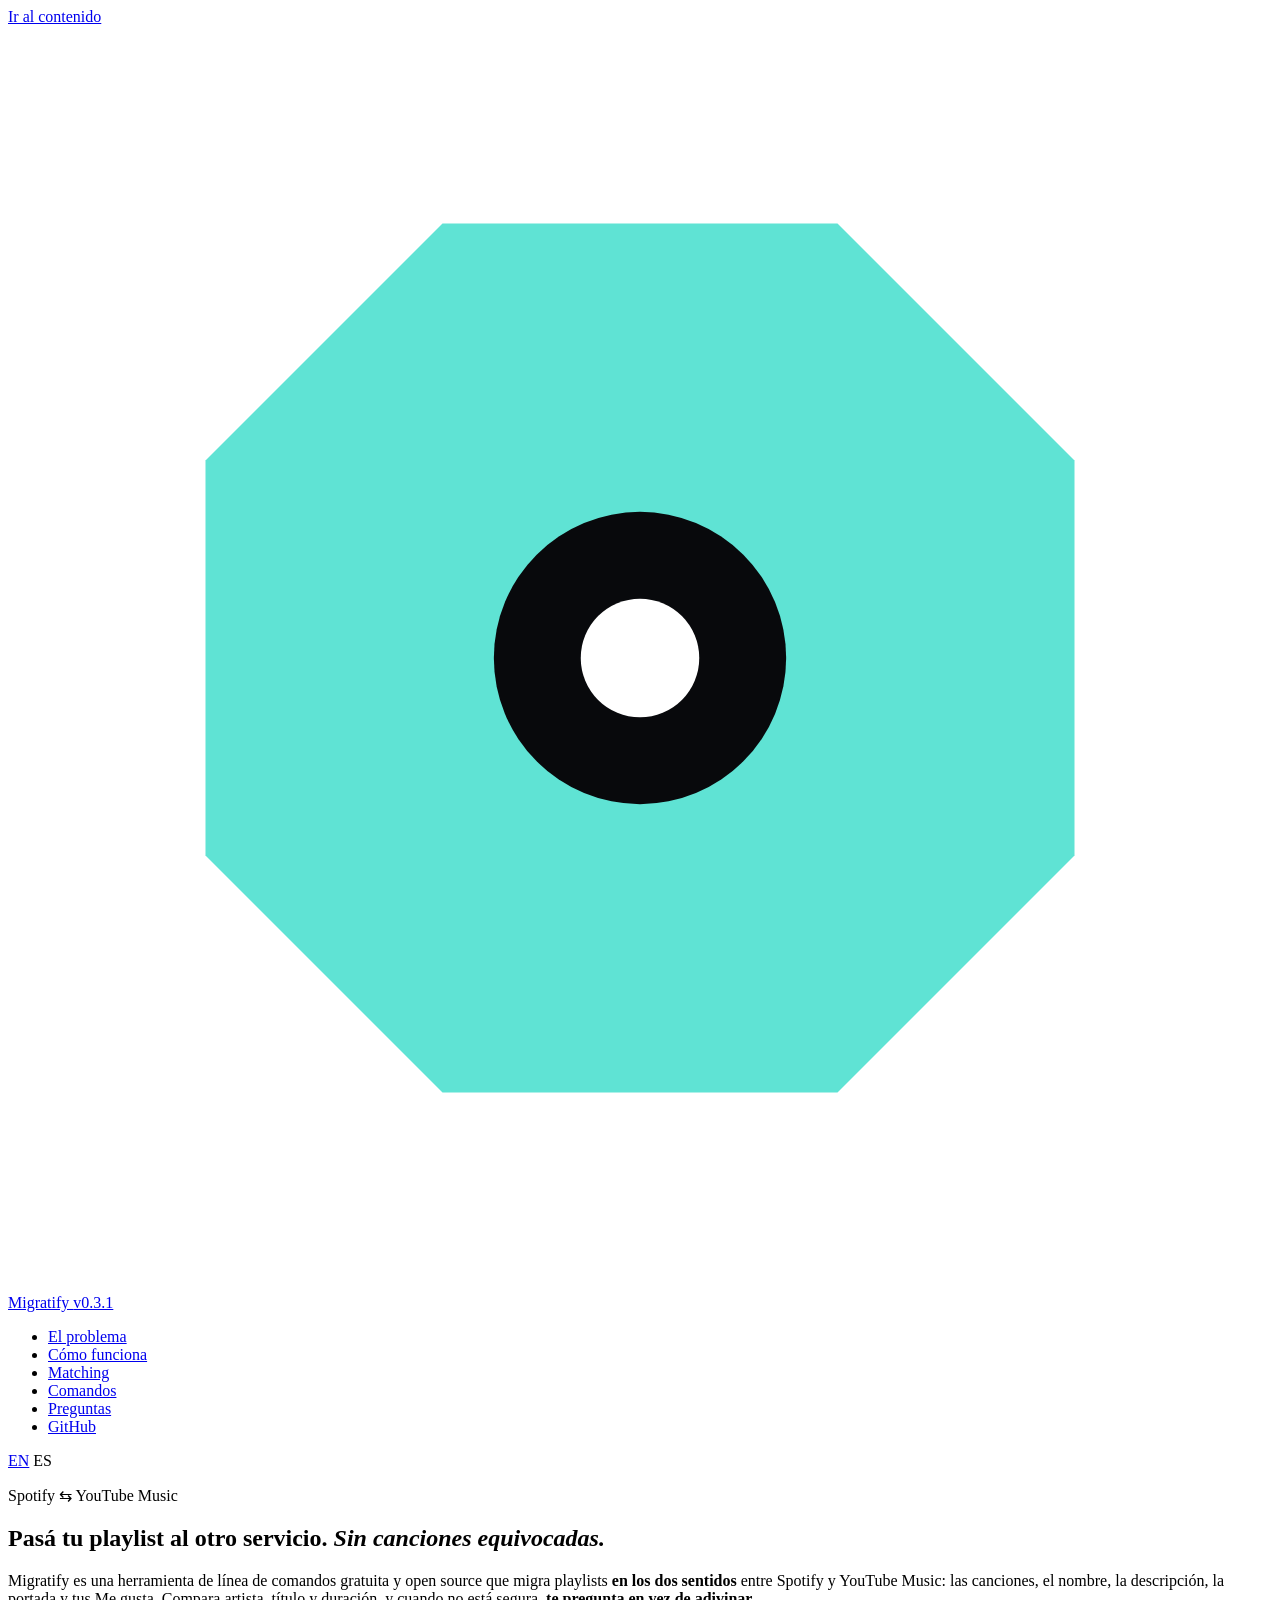
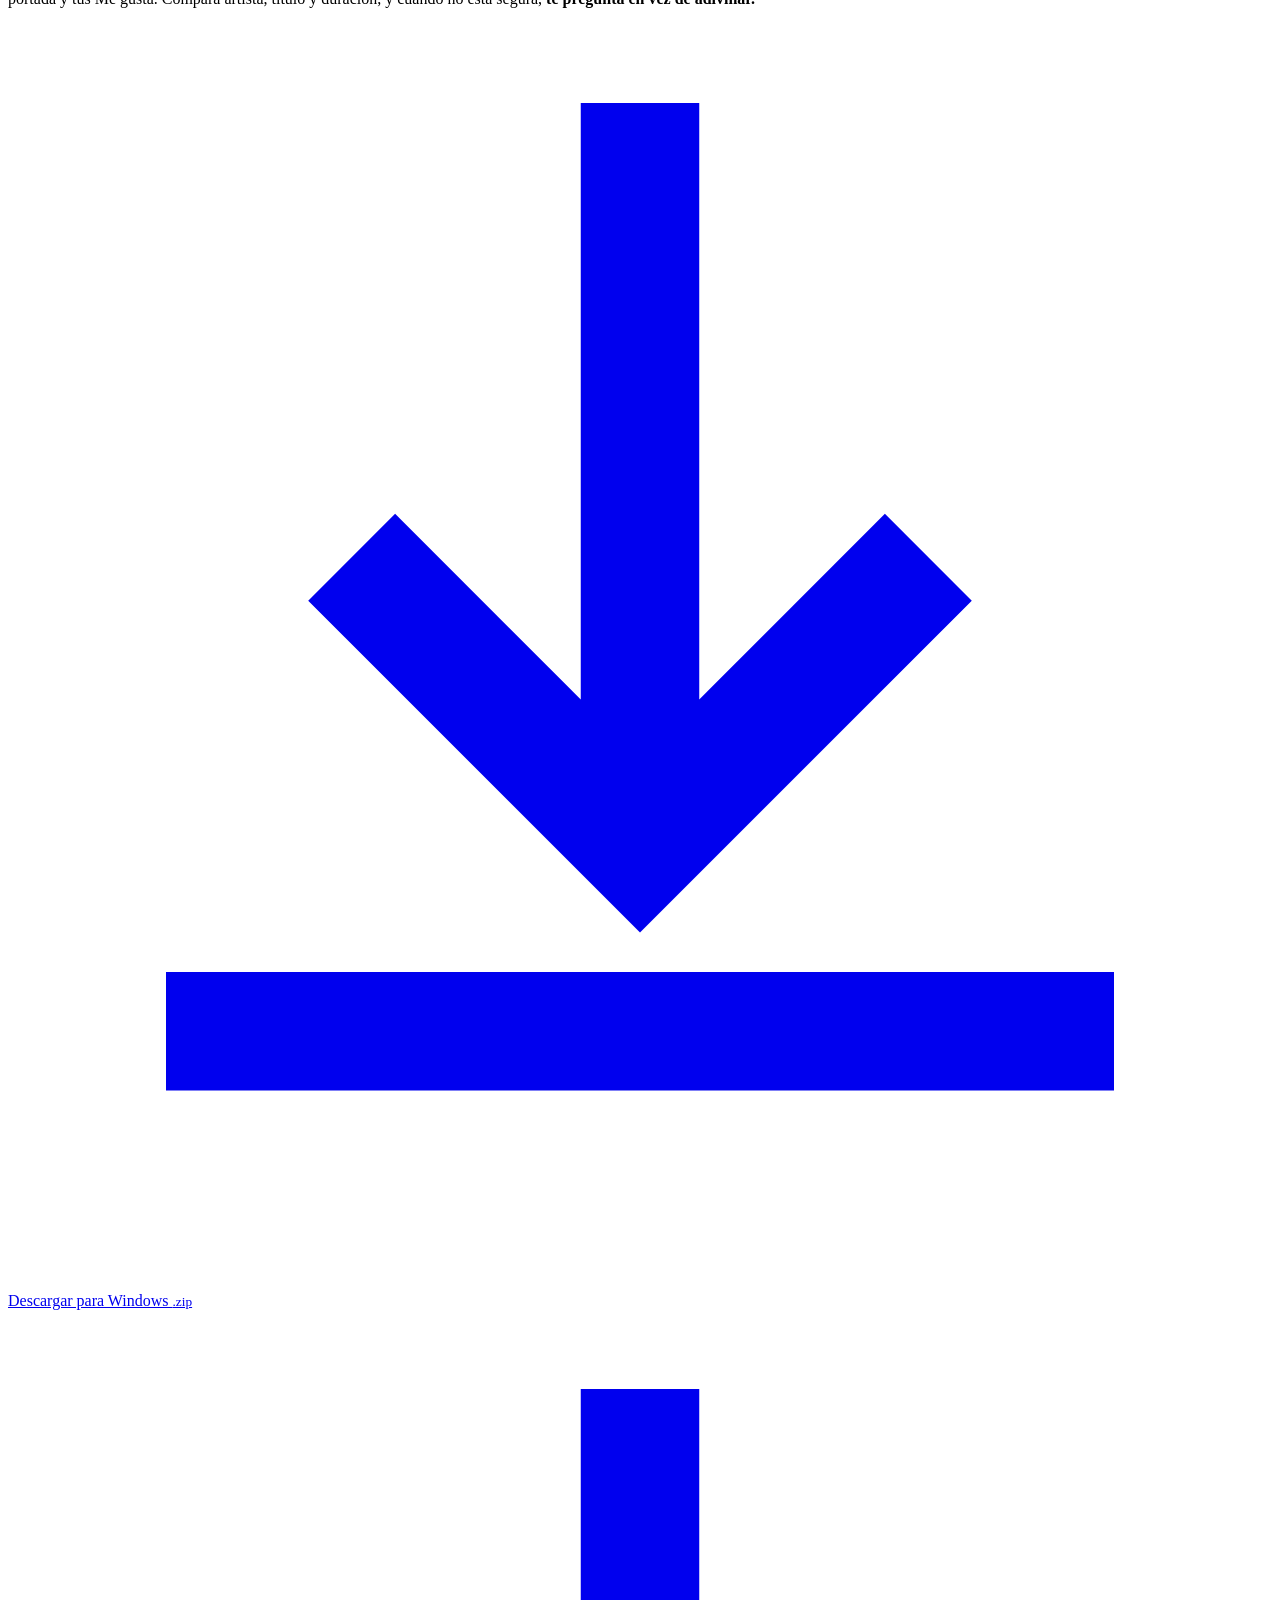
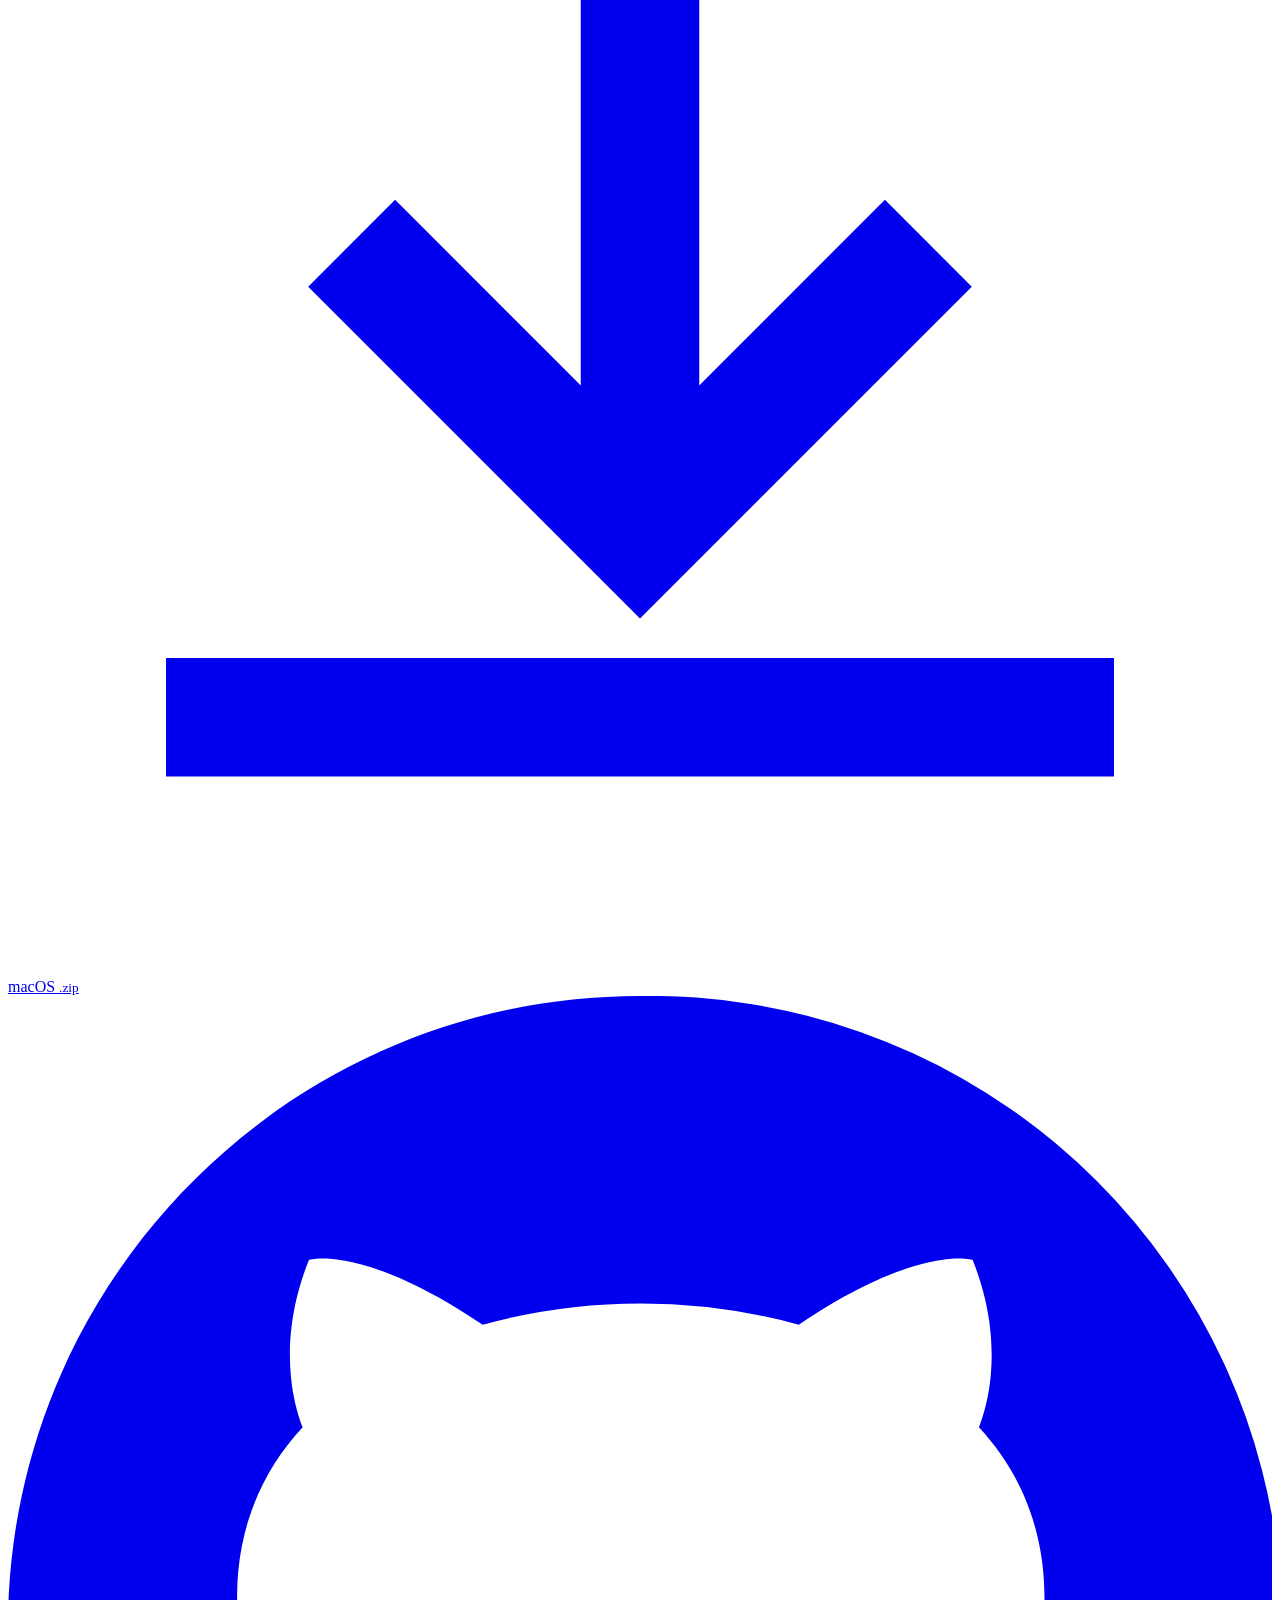
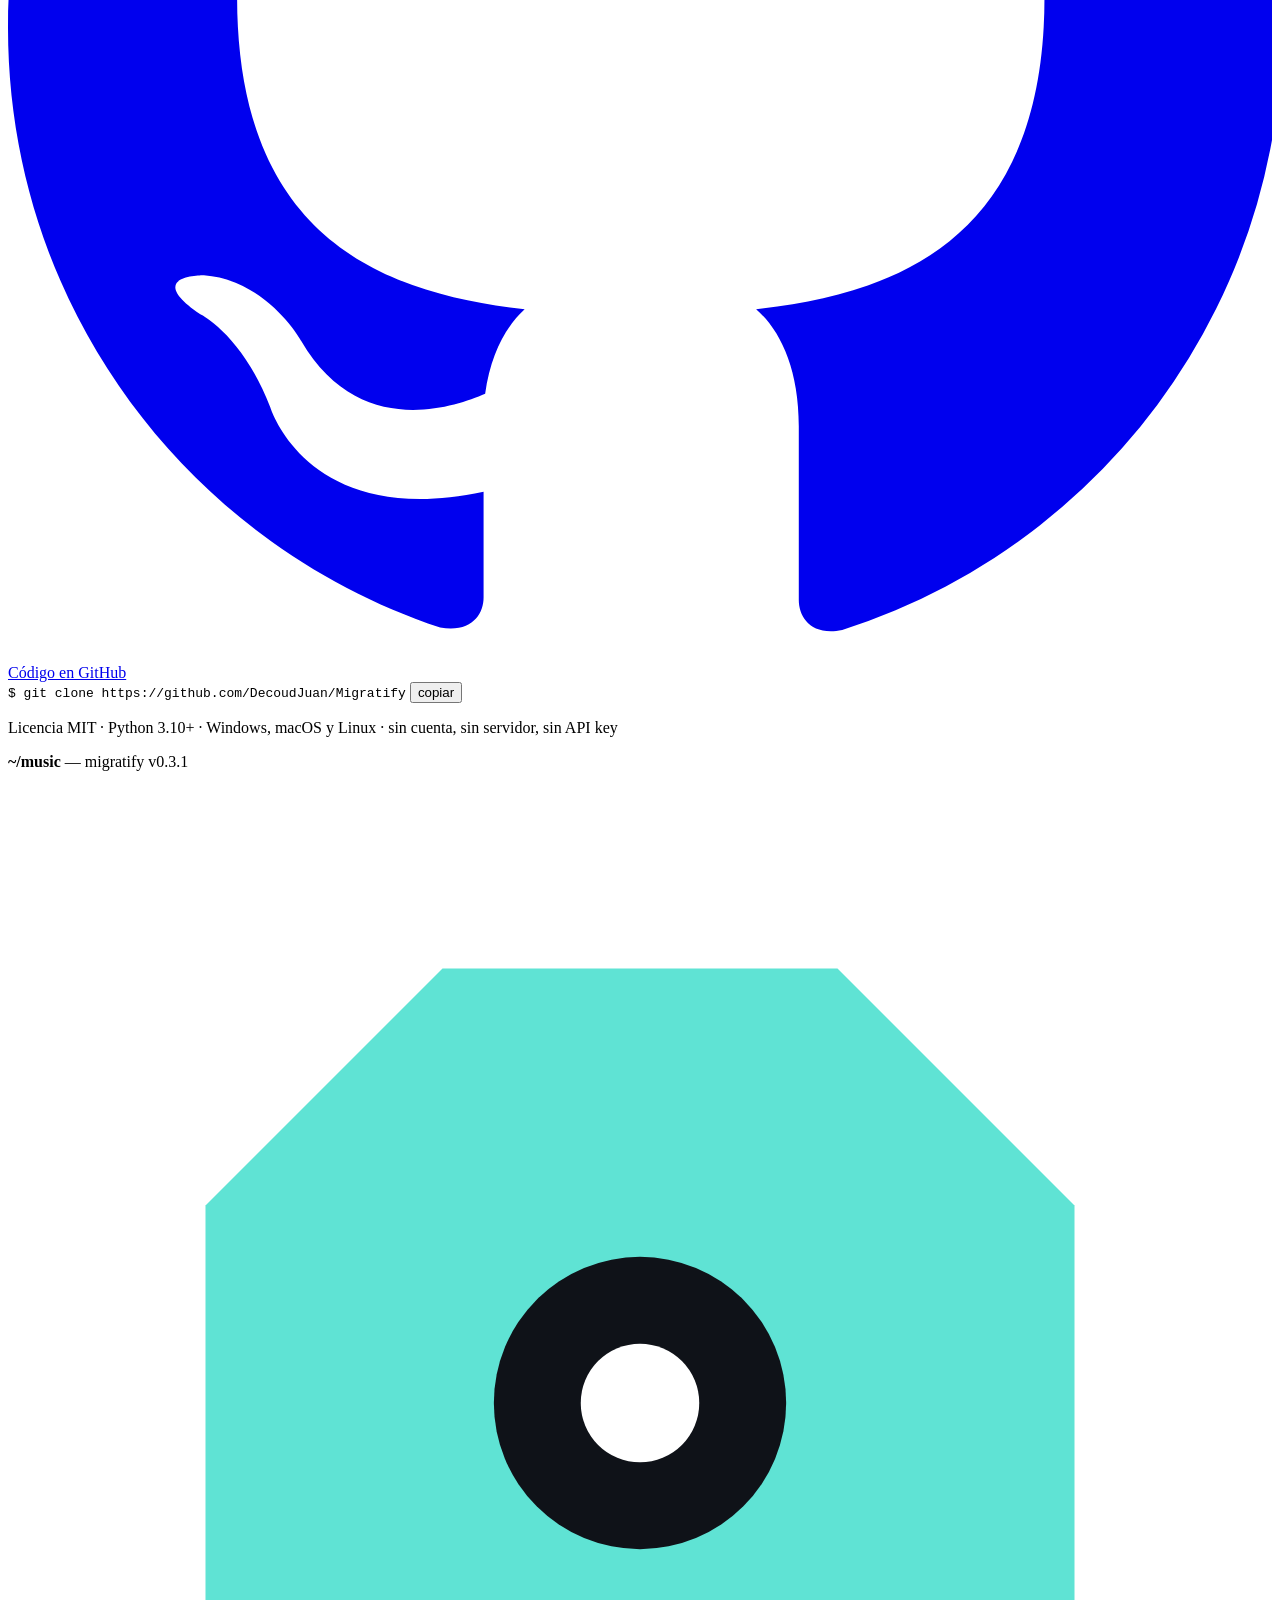
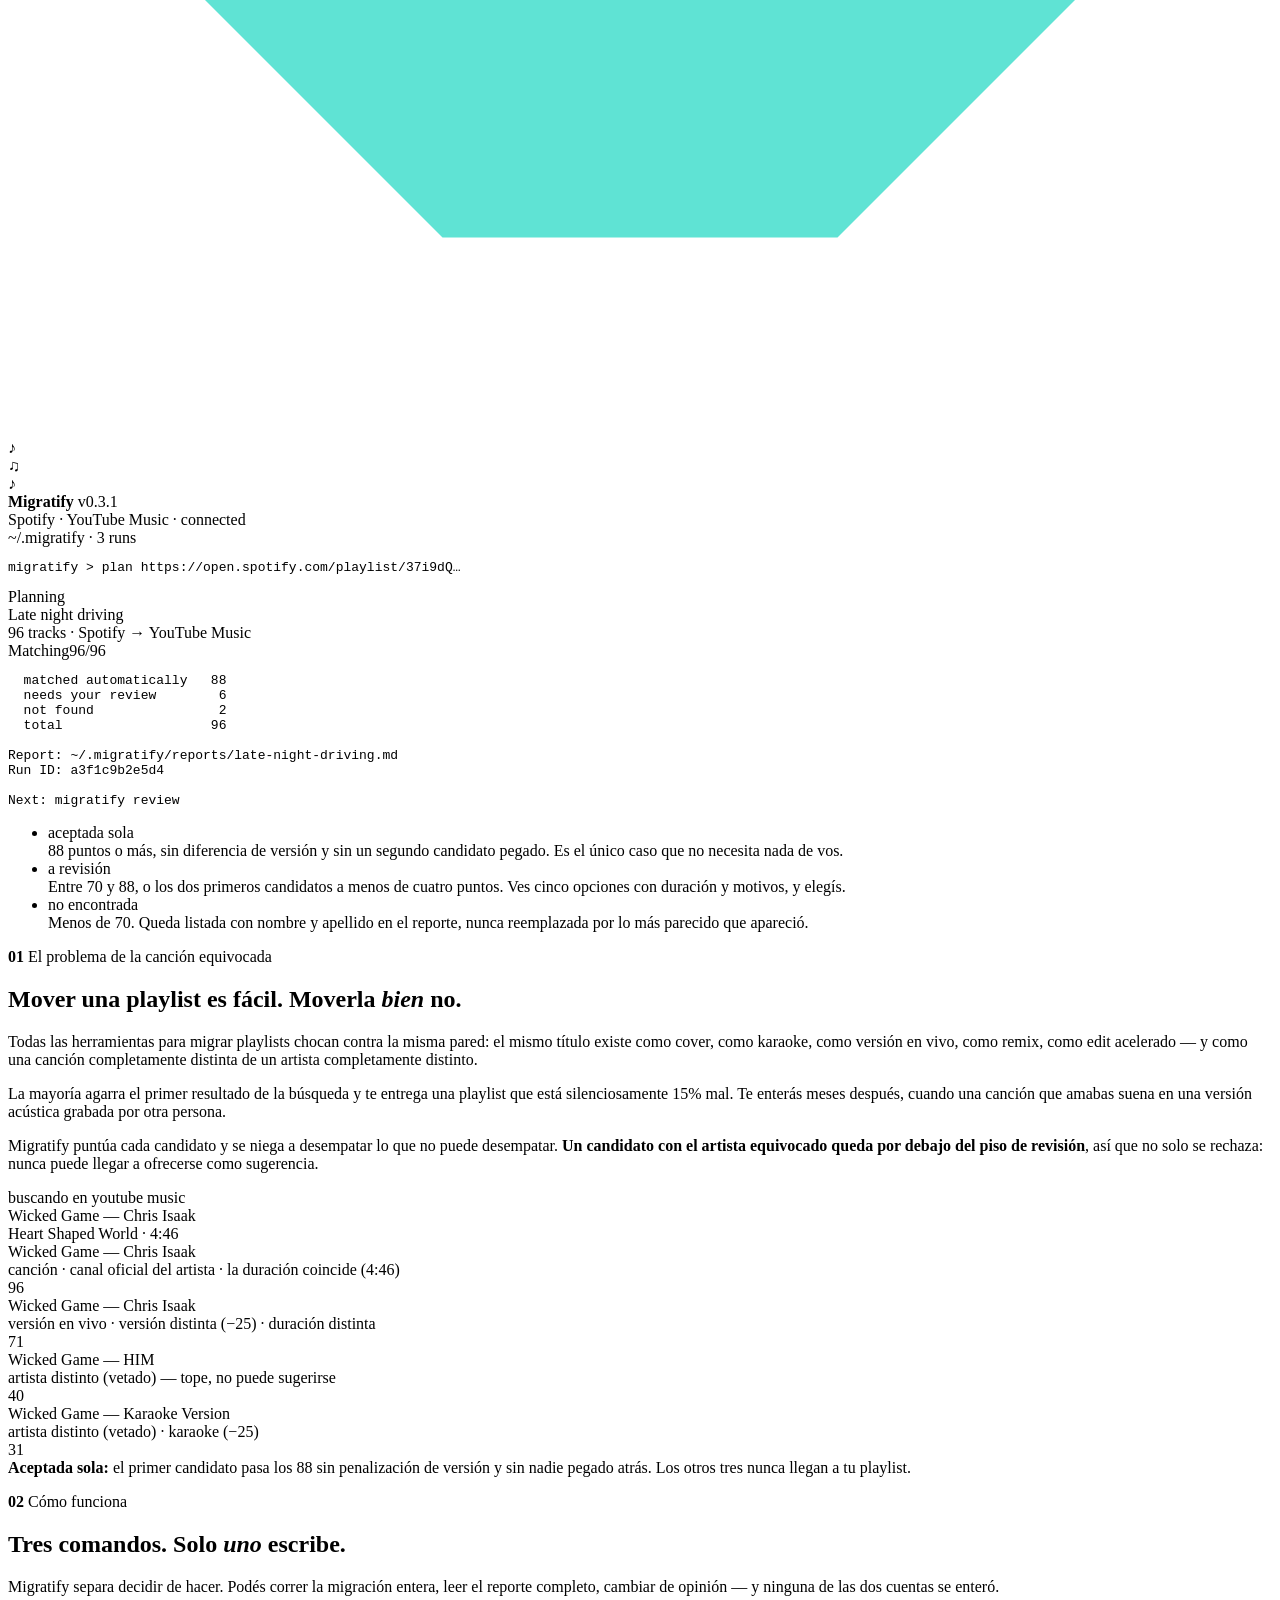
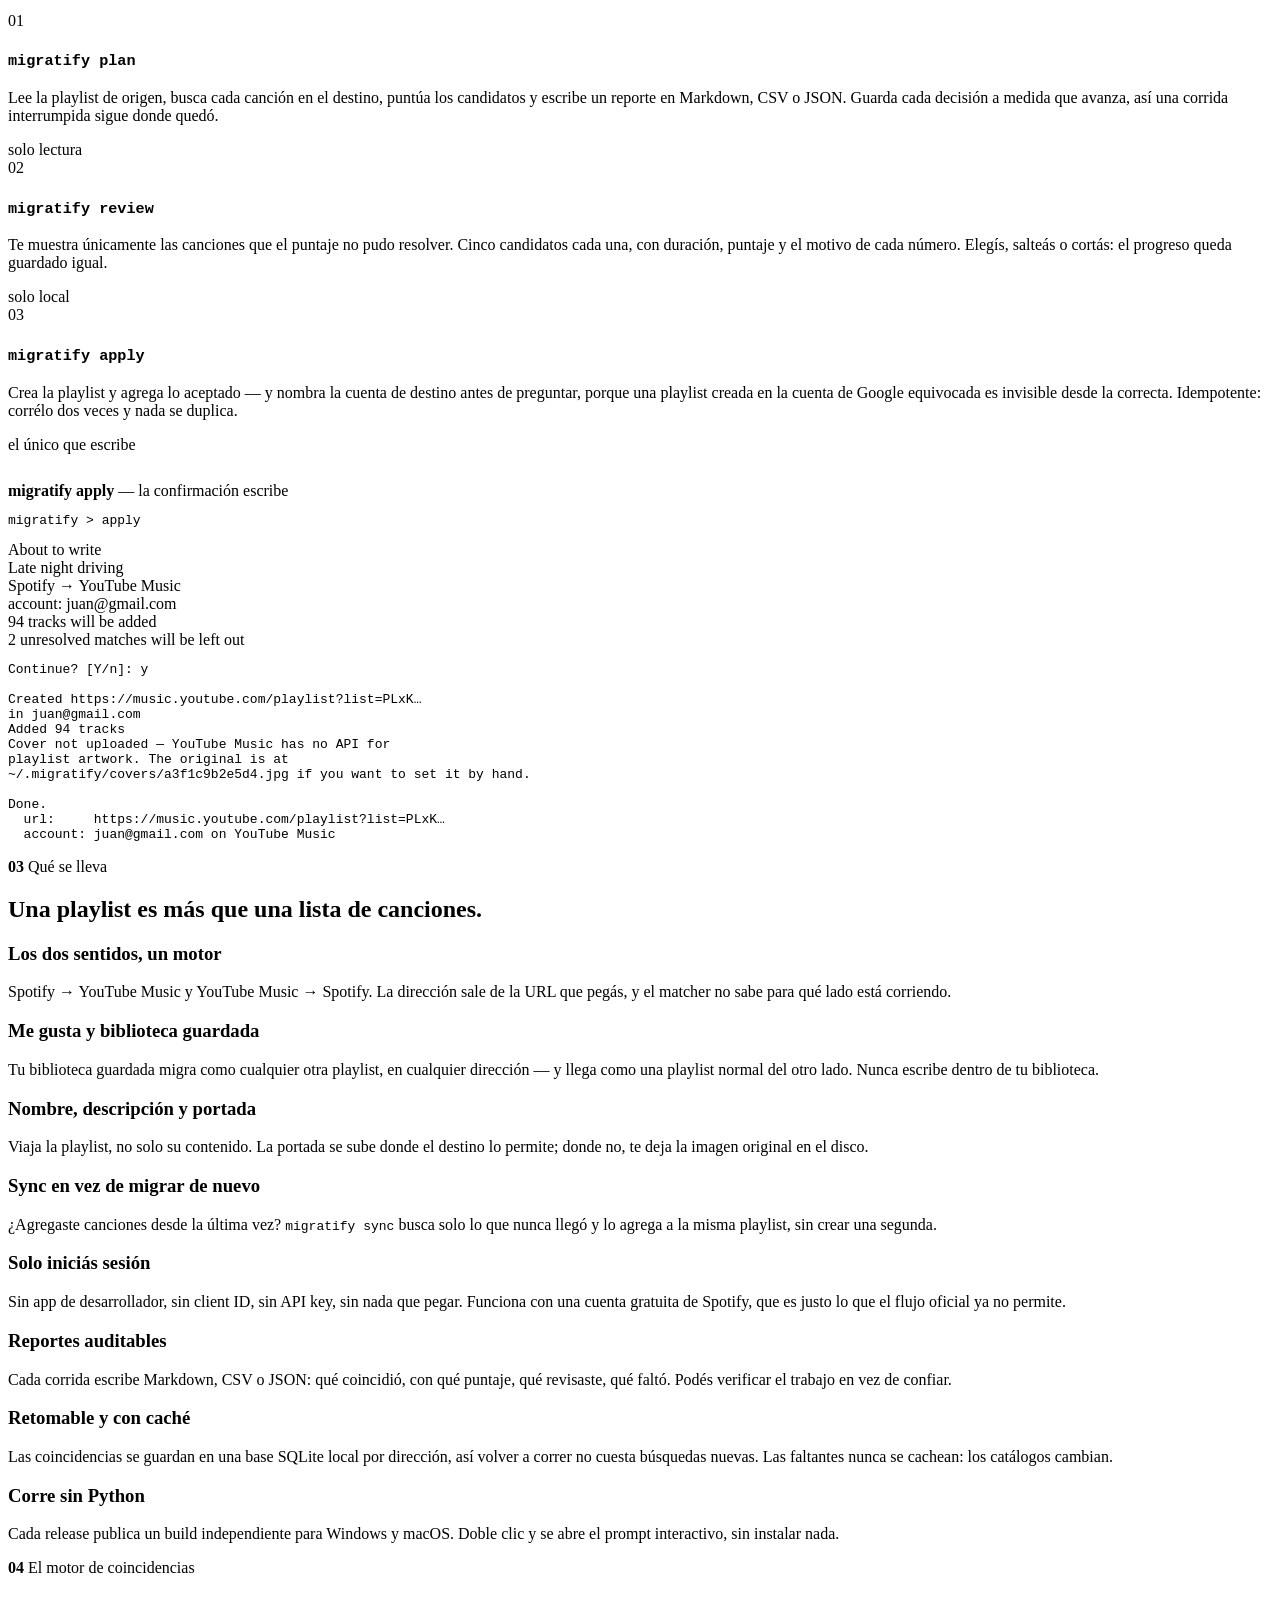
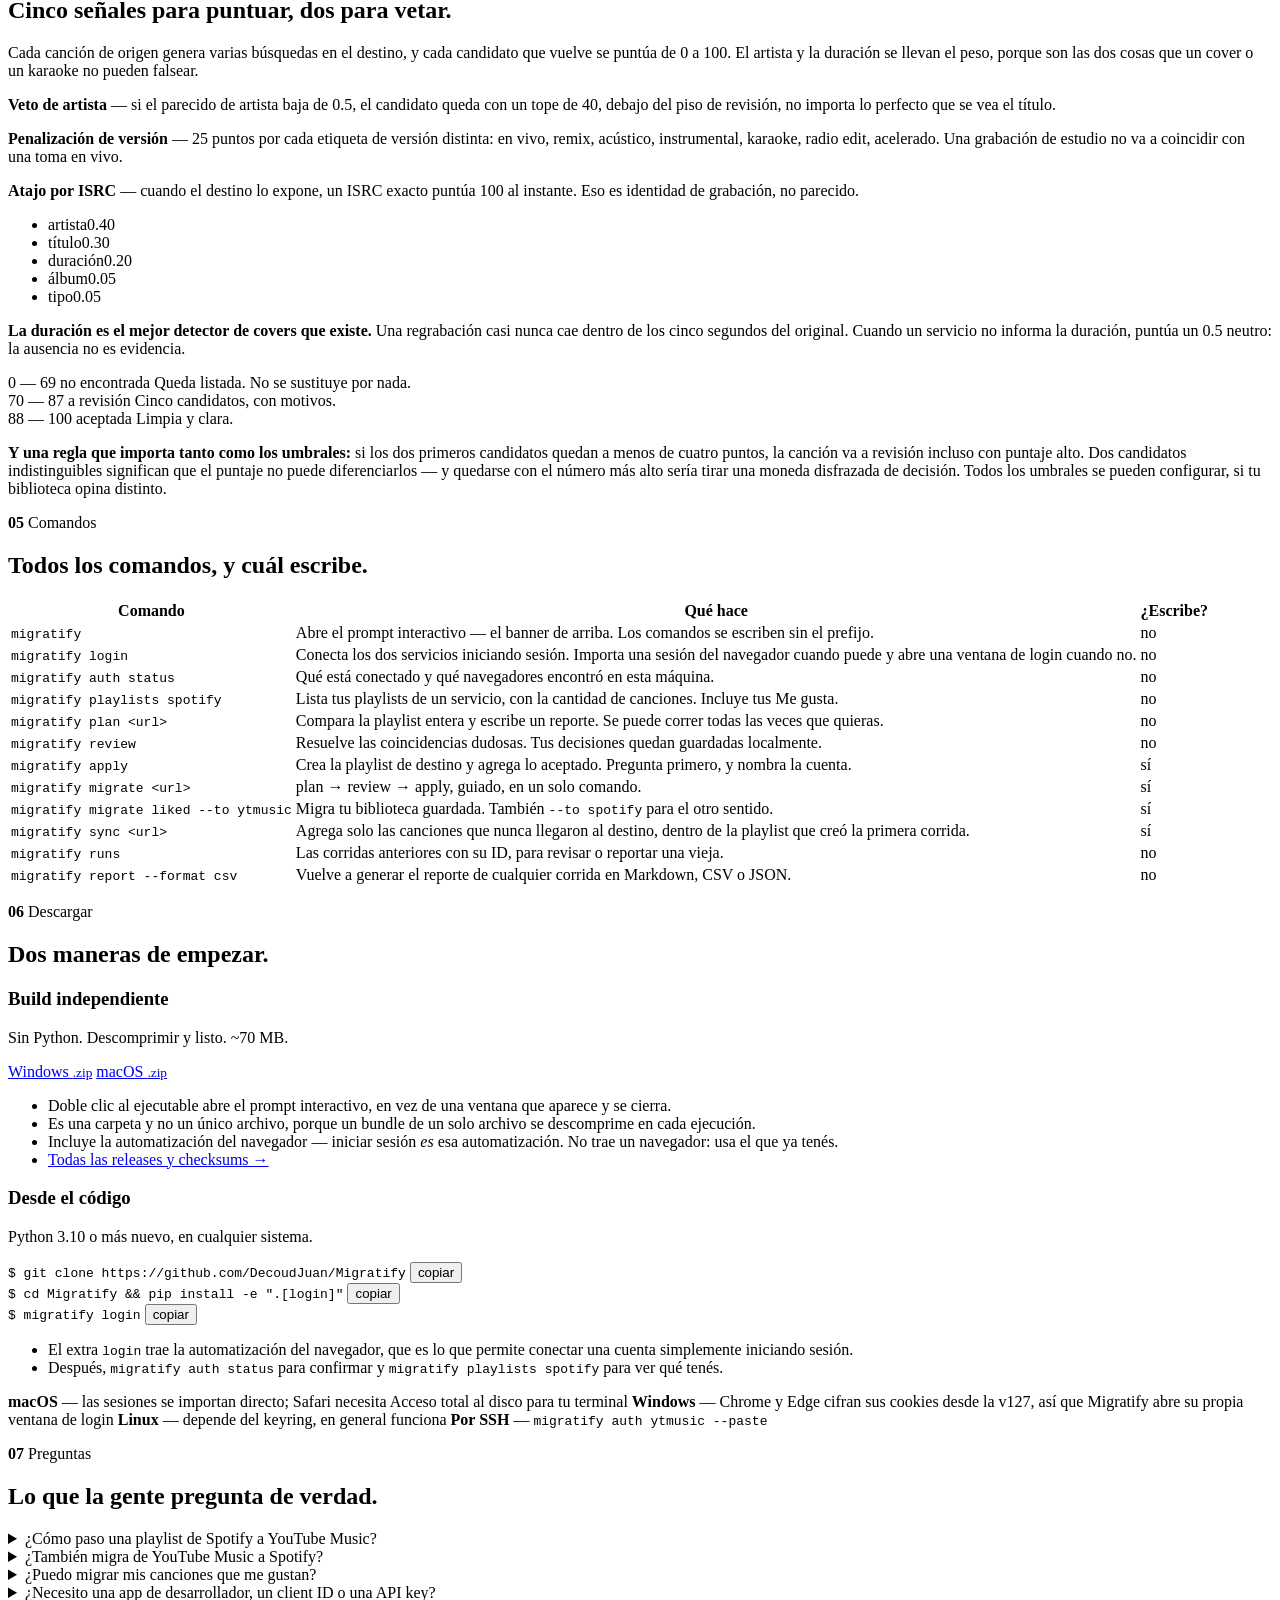
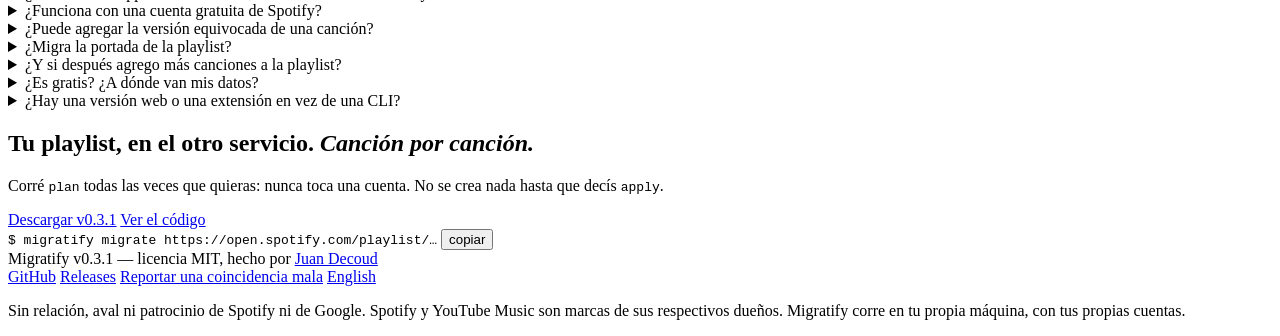
==== web/es/index.html @ f0830f8c "feat(web): add a static bilingual landing page Migratify had no answer to "what is this?" outside th" ====
<!DOCTYPE html>
<html lang="es" class="no-js">
<head>
<meta charset="utf-8">
<meta name="viewport" content="width=device-width, initial-scale=1">

<title>Migrar playlists de Spotify a YouTube Music (y al revés) — Migratify</title>
<meta name="description" content="Herramienta gratuita y open source para pasar playlists entre Spotify y YouTube Music en los dos sentidos: canciones, nombre, portada y Me gusta. Nunca agrega la canción equivocada.">
<meta name="keywords" content="migrar playlists, pasar playlist de spotify a youtube music, transferir listas de reproducción, mover playlist a spotify, migrar canciones que me gustan, convertir playlist spotify youtube music">
<meta name="author" content="Juan Decoud">
<meta name="theme-color" content="#08090c">
<meta name="robots" content="index, follow, max-image-preview:large">

<link rel="canonical" href="https://migratify.vercel.app/es">
<link rel="alternate" hreflang="es" href="https://migratify.vercel.app/es">
<link rel="alternate" hreflang="en" href="https://migratify.vercel.app/">
<link rel="alternate" hreflang="x-default" href="https://migratify.vercel.app/">

<meta property="og:type" content="website">
<meta property="og:site_name" content="Migratify">
<meta property="og:title" content="Migrar playlists de Spotify a YouTube Music (y al revés)">
<meta property="og:description" content="Una CLI obsesionada con la precisión: migra playlists en los dos sentidos, con portada y Me gusta. Cuando no está segura, pregunta en vez de adivinar.">
<meta property="og:url" content="https://migratify.vercel.app/es">
<meta property="og:image" content="https://migratify.vercel.app/og.png">
<meta property="og:image:width" content="1200">
<meta property="og:image:height" content="630">
<meta property="og:image:alt" content="Migratify — migración de playlists entre Spotify y YouTube Music en la terminal">
<meta property="og:locale" content="es_ES">
<meta property="og:locale:alternate" content="en_US">

<meta name="twitter:card" content="summary_large_image">
<meta name="twitter:title" content="Migrar playlists de Spotify a YouTube Music (y al revés)">
<meta name="twitter:description" content="Migra playlists en los dos sentidos. Cuando no está segura, pregunta en vez de adivinar.">
<meta name="twitter:image" content="https://migratify.vercel.app/og.png">

<link rel="icon" href="/favicon.svg" type="image/svg+xml">
<link rel="apple-touch-icon" href="/favicon.svg">

<link rel="preconnect" href="https://fonts.googleapis.com">
<link rel="preconnect" href="https://fonts.gstatic.com" crossorigin>
<link rel="stylesheet" href="https://fonts.googleapis.com/css2?family=IBM+Plex+Mono:ital,wght@0,300;0,400;0,500;0,600;1,400&family=Instrument+Serif:ital@0;1&display=swap">
<link rel="stylesheet" href="/assets/style.css">

<script type="application/ld+json">
{
  "@context": "https://schema.org",
  "@graph": [
    {
      "@type": "SoftwareApplication",
      "name": "Migratify",
      "url": "https://migratify.vercel.app/es",
      "applicationCategory": "UtilitiesApplication",
      "applicationSubCategory": "Migración de playlists",
      "operatingSystem": "Windows, macOS, Linux",
      "softwareVersion": "0.3.1",
      "downloadUrl": "https://github.com/DecoudJuan/Migratify/releases/latest",
      "codeRepository": "https://github.com/DecoudJuan/Migratify",
      "programmingLanguage": "Python",
      "license": "https://github.com/DecoudJuan/Migratify/blob/main/LICENSE",
      "inLanguage": "es",
      "description": "Herramienta de línea de comandos que migra playlists entre Spotify y YouTube Music en los dos sentidos, con el nombre, la descripción y la portada, y un matcher que manda a revisión las canciones dudosas en vez de adivinar.",
      "featureList": [
        "De Spotify a YouTube Music y de YouTube Music a Spotify",
        "Migra las canciones que te gustan y la biblioteca guardada",
        "Lleva el nombre, la descripción y la portada de la playlist",
        "Puntuación por artista, título y duración, con veto de artista y de versión equivocada",
        "Modo solo lectura: no escribe nada hasta que confirmás con apply",
        "Modo sync: agrega solo las canciones nuevas",
        "Reportes en Markdown, CSV y JSON"
      ],
      "offers": { "@type": "Offer", "price": "0", "priceCurrency": "USD" },
      "author": { "@type": "Person", "name": "Juan Decoud" },
      "isAccessibleForFree": true
    },
    {
      "@type": "FAQPage",
      "inLanguage": "es",
      "mainEntity": [
        {
          "@type": "Question",
          "name": "¿Cómo paso una playlist de Spotify a YouTube Music?",
          "acceptedAnswer": {
            "@type": "Answer",
            "text": "Instalá Migratify, ejecutá migratify login una vez para iniciar sesión en los dos servicios y después migratify migrate con la URL de la playlist. Migratify detecta la dirección a partir del link, busca cada canción en YouTube Music, te pregunta por las que no puede decidir y solo entonces crea la playlist."
          }
        },
        {
          "@type": "Question",
          "name": "¿También migra de YouTube Music a Spotify?",
          "acceptedAnswer": {
            "@type": "Answer",
            "text": "Sí. Es el mismo motor en los dos sentidos y la dirección se toma de la URL que pegás: un link de Spotify migra hacia YouTube Music y un link de YouTube Music migra hacia Spotify. El matching no cambia en nada."
          }
        },
        {
          "@type": "Question",
          "name": "¿Puedo migrar mis canciones que me gustan?",
          "acceptedAnswer": {
            "@type": "Answer",
            "text": "Sí, en cualquier dirección: migratify migrate liked --to ytmusic, o --to spotify. Tu biblioteca guardada llega como una playlist normal del otro lado. Migratify nunca escribe dentro de una biblioteca guardada: una playlist que no querías se borra con un clic, y varios cientos de canciones agregadas a tu biblioteca no."
          }
        },
        {
          "@type": "Question",
          "name": "¿Necesito una app de desarrollador, un client ID o una API key?",
          "acceptedAnswer": {
            "@type": "Answer",
            "text": "No. Iniciás sesión como lo hacés siempre, en una ventana del navegador, y Migratify guarda esa sesión localmente. No hay nada que registrar ni nada que pegar."
          }
        },
        {
          "@type": "Question",
          "name": "¿Funciona con una cuenta gratuita de Spotify?",
          "acceptedAnswer": {
            "@type": "Answer",
            "text": "Sí, y por eso iniciar sesión es el camino por defecto. Desde 2025 Spotify exige una suscripción Premium para que una app recién registrada pueda usar la Web API, así que el flujo clásico de registrar una app no está disponible en una cuenta gratuita. Iniciar sesión no pasa por esa puerta."
          }
        },
        {
          "@type": "Question",
          "name": "¿Puede agregar la versión equivocada de una canción?",
          "acceptedAnswer": {
            "@type": "Answer",
            "text": "Ese es exactamente el error que Migratify existe para evitar. Cada candidato se puntúa por artista, título, duración, álbum y tipo de resultado. Un candidato con el artista equivocado queda vetado por debajo del piso de revisión, así que ni siquiera puede ofrecerse. Cada etiqueta de versión distinta (en vivo, remix, acústico, karaoke, acelerado) cuesta 25 puntos. Una canción se acepta sola solo con 88 o más, sin diferencia de versión y sin un segundo candidato pegado; cualquier cosa menos clara te espera en la cola de revisión."
          }
        },
        {
          "@type": "Question",
          "name": "¿Migra la portada de la playlist?",
          "acceptedAnswer": {
            "@type": "Answer",
            "text": "El nombre y la descripción viajan en los dos sentidos, y la portada se sube cuando el destino es Spotify. YouTube Music no tiene ninguna API para la portada de una playlist, así que en ese sentido Migratify descarga la imagen original a tu máquina y te dice dónde quedó, por si querés subirla a mano."
          }
        },
        {
          "@type": "Question",
          "name": "¿Y si después agrego más canciones a la playlist?",
          "acceptedAnswer": {
            "@type": "Answer",
            "text": "Ejecutá migratify sync con la misma URL. Busca solo las canciones que nunca llegaron al destino y las agrega a la playlist que creó la primera migración, en vez de crear una segunda. El vínculo se recuerda por servicio de destino."
          }
        },
        {
          "@type": "Question",
          "name": "¿Es gratis? ¿A dónde van mis datos?",
          "acceptedAnswer": {
            "@type": "Answer",
            "text": "Migratify es gratis y tiene licencia MIT. Corre entero en tu máquina y habla solamente con Spotify y con YouTube Music. Las sesiones, el caché de coincidencias y los reportes viven en la carpeta .migratify de tu carpeta personal. No hay servidor de Migratify ni cuenta que crear."
          }
        },
        {
          "@type": "Question",
          "name": "¿Hay una versión web o una extensión en vez de una CLI?",
          "acceptedAnswer": {
            "@type": "Answer",
            "text": "No, a propósito. Una versión alojada necesitaría tus credenciales de Spotify y de YouTube en el servidor de otra persona, y el matcher depende de librerías que no tienen lugar en un content script. Una herramienta local de línea de comandos es la forma honesta de resolver esto, y también es la razón por la que nada de lo que migrás pasa por un tercero."
          }
        }
      ]
    }
  ]
}
</script>
</head>
<body>
<script>document.documentElement.classList.remove("no-js");</script>
<a class="skip" href="#main">Ir al contenido</a>

<header class="nav">
  <div class="wrap">
    <a class="brand" href="/es">
      <svg viewBox="0 0 32 32" aria-hidden="true" focusable="false">
        <path d="M11 5h10l6 6v10l-6 6H11l-6-6V11z" fill="#5fe3d4"/>
        <circle cx="16" cy="16" r="3.7" fill="#08090c"/>
        <circle cx="16" cy="16" r="1.5" fill="#fff"/>
      </svg>
      Migratify
      <span class="ver">v0.3.1</span>
    </a>
    <ul class="nav-links">
      <li><a href="#problem">El problema</a></li>
      <li><a href="#how">Cómo funciona</a></li>
      <li><a href="#matching">Matching</a></li>
      <li><a href="#commands">Comandos</a></li>
      <li><a href="#faq">Preguntas</a></li>
      <li><a href="https://github.com/DecoudJuan/Migratify">GitHub</a></li>
    </ul>
    <div class="lang" role="group" aria-label="Idioma">
      <a href="/" lang="en" hreflang="en">EN</a>
      <span aria-current="page">ES</span>
    </div>
  </div>
</header>

<main id="main">

  <!-- ================= hero ================= -->
  <section class="hero">
    <div class="wrap hero-grid">
      <div>
        <p class="eyebrow rise">
          <span class="services">
            <span class="dot sp" aria-hidden="true"></span> Spotify
            <span class="arrows" aria-hidden="true">&#8646;</span>
            <span class="dot yt" aria-hidden="true"></span> YouTube Music
          </span>
        </p>

        <h1 class="rise">Pasá tu playlist al otro servicio. <em>Sin canciones equivocadas.</em></h1>

        <p class="lede rise">
          Migratify es una herramienta de línea de comandos gratuita y open source que migra
          playlists <strong>en los dos sentidos</strong> entre Spotify y YouTube&nbsp;Music:
          las canciones, el nombre, la descripción, la portada y tus Me gusta. Compara
          artista, título y duración, y cuando no está segura,
          <strong>te pregunta en vez de adivinar.</strong>
        </p>

        <div class="cta rise">
          <a class="btn primary" href="https://github.com/DecoudJuan/Migratify/releases/latest/download/migratify-windows.zip">
            <svg viewBox="0 0 16 16" fill="currentColor" aria-hidden="true"><path d="M8 11.5 3.8 7.3l1.1-1.1 2.35 2.35V1h1.5v7.55L11.1 6.2l1.1 1.1L8 11.5ZM2 13.5V12h12v1.5H2Z"/></svg>
            Descargar para Windows <small>.zip</small>
          </a>
          <a class="btn" href="https://github.com/DecoudJuan/Migratify/releases/latest/download/migratify-macos.zip">
            <svg viewBox="0 0 16 16" fill="currentColor" aria-hidden="true"><path d="M8 11.5 3.8 7.3l1.1-1.1 2.35 2.35V1h1.5v7.55L11.1 6.2l1.1 1.1L8 11.5ZM2 13.5V12h12v1.5H2Z"/></svg>
            macOS <small>.zip</small>
          </a>
          <a class="btn" href="https://github.com/DecoudJuan/Migratify">
            <svg viewBox="0 0 16 16" fill="currentColor" aria-hidden="true"><path d="M8 0C3.58 0 0 3.58 0 8c0 3.54 2.29 6.53 5.47 7.59.4.07.55-.17.55-.38v-1.34c-2.23.48-2.7-1.07-2.7-1.07-.36-.93-.89-1.18-.89-1.18-.73-.5.05-.49.05-.49.8.06 1.23.83 1.23.83.71 1.22 1.87.87 2.33.67.07-.52.28-.87.5-1.07-1.78-.2-3.64-.89-3.64-3.95 0-.87.31-1.59.83-2.15-.08-.2-.36-1.02.08-2.12 0 0 .67-.21 2.2.82a7.6 7.6 0 0 1 4 0c1.53-1.03 2.2-.82 2.2-.82.44 1.1.16 1.92.08 2.12.52.56.83 1.28.83 2.15 0 3.07-1.87 3.75-3.65 3.95.29.25.54.73.54 1.48v2.2c0 .21.15.46.55.38A8 8 0 0 0 8 0Z"/></svg>
            Código en GitHub
          </a>
        </div>

        <div class="copy-row rise">
          <code><span class="p">$ </span>git clone https://github.com/DecoudJuan/Migratify</code>
          <button class="copy-btn" type="button" data-copied="copiado">copiar</button>
        </div>
        <p class="fineprint rise">
          Licencia MIT · Python 3.10+ · Windows, macOS y Linux · sin cuenta, sin servidor, sin API key
        </p>
      </div>

      <div class="term" role="img" aria-label="El prompt interactivo de Migratify: el banner muestra la versión 0.3.1, los dos servicios conectados y tres corridas anteriores. Un comando plan compara 96 canciones y reporta 88 aceptadas automáticamente, 6 para revisar y 2 no encontradas.">
        <div class="term-bar">
          <span class="lamps" aria-hidden="true"><i></i><i></i><i></i></span>
          <b>~/music</b> — migratify
          <span class="right">v0.3.1</span>
        </div>
<div class="term-body" aria-hidden="true">
          <div class="banner">
            <svg class="bmark" viewBox="0 0 32 32" aria-hidden="true" focusable="false">
              <path d="M11 5h10l6 6v10l-6 6H11l-6-6V11z" fill="#5fe3d4"/>
              <circle cx="16" cy="16" r="3.7" fill="#0f1218"/>
              <circle cx="16" cy="16" r="1.5" fill="#fff"/>
            </svg>
            <div class="bnotes">♪<br>♫<br>♪</div>
            <div class="binfo">
              <div><b>Migratify</b> v0.3.1</div>
              <div><span class="c-green">Spotify</span> · <span class="c-green">YouTube Music</span> <span class="c-dim">· connected</span></div>
              <div class="c-dim">~/.migratify · 3 runs</div>
            </div>
          </div>
<pre><span class="c-prompt">migratify &gt;</span> plan https://open.spotify.com/playlist/37i9dQ…</pre>
          <div class="tpanel">
            <span class="tpanel-title">Planning</span>
            <div class="c-white">Late night driving</div>
            <div>96 tracks · Spotify → YouTube Music</div>
          </div>
          <div class="tprog"><span>Matching</span><span class="tbar"><i></i></span><span class="c-dim">96/96</span></div>
<pre>  <span class="c-green">matched automatically</span>   88
  <span class="c-amber">needs your review</span>        6
  <span class="c-red">not found</span>                2
  <span class="c-white">total</span>                   96

Report: <span class="c-white">~/.migratify/reports/late-night-driving.md</span>
Run ID: <span class="c-white">a3f1c9b2e5d4</span>

Next: <span class="c-white">migratify review</span> <span class="caret"></span></pre>
        </div>
      </div>
    </div>

    <div class="wrap">
      <ul class="outcomes">
        <li>
          <div class="k">aceptada sola</div>
          <div class="v">88 puntos o más, sin diferencia de versión y sin un segundo candidato pegado. Es el único caso que no necesita nada de vos.</div>
        </li>
        <li>
          <div class="k">a revisión</div>
          <div class="v">Entre 70 y 88, o los dos primeros candidatos a menos de cuatro puntos. Ves cinco opciones con duración y motivos, y elegís.</div>
        </li>
        <li>
          <div class="k">no encontrada</div>
          <div class="v">Menos de 70. Queda listada con nombre y apellido en el reporte, nunca reemplazada por lo más parecido que apareció.</div>
        </li>
      </ul>
    </div>
  </section>

  <!-- ================= el problema ================= -->
  <section id="problem">
    <div class="wrap split">
      <div class="body rv">
        <p class="label"><b>01</b> El problema de la canción equivocada</p>
        <h2>Mover una playlist es fácil. Moverla <em>bien</em> no.</h2>
        <p>
          Todas las herramientas para migrar playlists chocan contra la misma pared: el
          mismo título existe como cover, como karaoke, como versión en vivo, como remix,
          como edit acelerado — y como una canción completamente distinta de un artista
          completamente distinto.
        </p>
        <p>
          La mayoría agarra el primer resultado de la búsqueda y te entrega una playlist que
          está silenciosamente 15% mal. Te enterás meses después, cuando una canción que
          amabas suena en una versión acústica grabada por otra persona.
        </p>
        <p>
          Migratify puntúa cada candidato y se niega a desempatar lo que no puede desempatar.
          <strong>Un candidato con el artista equivocado queda por debajo del piso de
          revisión</strong>, así que no solo se rechaza: nunca puede llegar a ofrecerse como
          sugerencia.
        </p>
      </div>

      <div class="match rv" aria-label="Ejemplo de candidatos puntuados">
        <div class="match-head">
          <div class="q">buscando en youtube music</div>
          <div class="t">Wicked Game — Chris Isaak</div>
          <div class="m">Heart Shaped World · 4:46</div>
        </div>
        <div class="cand win">
          <div class="name">Wicked Game <span>— Chris Isaak</span></div>
          <div class="why">canción · canal oficial del artista · la duración coincide (4:46)</div>
          <div class="score">96</div>
        </div>
        <div class="cand mid">
          <div class="name">Wicked Game <span>— Chris Isaak</span></div>
          <div class="why">versión en vivo · versión distinta (−25) · duración distinta</div>
          <div class="score">71</div>
        </div>
        <div class="cand out">
          <div class="name">Wicked Game <span>— HIM</span></div>
          <div class="why">artista distinto (vetado) — tope, no puede sugerirse</div>
          <div class="score">40</div>
        </div>
        <div class="cand out">
          <div class="name">Wicked Game <span>— Karaoke Version</span></div>
          <div class="why">artista distinto (vetado) · karaoke (−25)</div>
          <div class="score">31</div>
        </div>
        <div class="match-foot">
          <b>Aceptada sola:</b> el primer candidato pasa los 88 sin penalización de versión y
          sin nadie pegado atrás. Los otros tres nunca llegan a tu playlist.
        </div>
      </div>
    </div>
  </section>

  <!-- ================= cómo funciona ================= -->
  <section id="how">
    <div class="wrap">
      <p class="label rv"><b>02</b> Cómo funciona</p>
      <h2 class="rv">Tres comandos. Solo <em>uno</em> escribe.</h2>
      <p class="lede rv" style="margin-top:20px">
        Migratify separa decidir de hacer. Podés correr la migración entera, leer el reporte
        completo, cambiar de opinión — y ninguna de las dos cuentas se enteró.
      </p>

      <div class="steps">
        <article class="step rv">
          <span class="n">01</span>
          <h3><code>migratify plan</code></h3>
          <p>
            Lee la playlist de origen, busca cada canción en el destino, puntúa los
            candidatos y escribe un reporte en Markdown, CSV o JSON. Guarda cada decisión a
            medida que avanza, así una corrida interrumpida sigue donde quedó.
          </p>
          <span class="tag ro">solo lectura</span>
        </article>

        <article class="step rv">
          <span class="n">02</span>
          <h3><code>migratify review</code></h3>
          <p>
            Te muestra únicamente las canciones que el puntaje no pudo resolver. Cinco
            candidatos cada una, con duración, puntaje y el motivo de cada número. Elegís,
            salteás o cortás: el progreso queda guardado igual.
          </p>
          <span class="tag ro">solo local</span>
        </article>

        <article class="step rv">
          <span class="n">03</span>
          <h3><code>migratify apply</code></h3>
          <p>
            Crea la playlist y agrega lo aceptado — y nombra la cuenta de destino antes de
            preguntar, porque una playlist creada en la cuenta de Google equivocada es
            invisible desde la correcta. Idempotente: corrélo dos veces y nada se duplica.
          </p>
          <span class="tag rw">el único que escribe</span>
        </article>
      </div>

      <div class="term term-narrow rv" style="margin-top:28px">
        <div class="term-bar">
          <span class="lamps" aria-hidden="true"><i></i><i></i><i></i></span>
          <b>migratify apply</b> — la confirmación
          <span class="right">escribe</span>
        </div>
<div class="term-body">
<pre><span class="c-prompt">migratify &gt;</span> apply</pre>
          <div class="tpanel">
            <span class="tpanel-title">About to write</span>
            <div class="c-white">Late night driving</div>
            <div>Spotify → YouTube Music</div>
            <div>account: <span class="c-white">juan@gmail.com</span></div>
            <div class="pad">94 tracks will be added</div>
            <div class="c-amber">2 unresolved matches will be left out</div>
          </div>
<pre>Continue? [Y/n]: y

<span class="c-green">Created</span> https://music.youtube.com/playlist?list=PLxK…
<span class="c-dim">in juan@gmail.com</span>
<span class="c-green">Added</span> 94 tracks
<span class="c-amber">Cover not uploaded</span> — YouTube Music has no API for
playlist artwork. The original is at
<span class="c-white">~/.migratify/covers/a3f1c9b2e5d4.jpg</span> if you want to set it by hand.

<span class="c-green">Done.</span>
  url:     https://music.youtube.com/playlist?list=PLxK…
  account: juan@gmail.com on YouTube Music</pre>
        </div>
      </div>
    </div>
  </section>

  <!-- ================= features ================= -->
  <section id="features">
    <div class="wrap">
      <p class="label rv"><b>03</b> Qué se lleva</p>
      <h2 class="rv">Una playlist es más que una lista de canciones.</h2>

      <div class="feats">
        <article class="feat rv">
          <h3>Los dos sentidos, un motor</h3>
          <p>Spotify → YouTube Music y YouTube Music → Spotify. La dirección sale de la URL que pegás, y el matcher no sabe para qué lado está corriendo.</p>
        </article>
        <article class="feat rv">
          <h3>Me gusta y biblioteca guardada</h3>
          <p>Tu biblioteca guardada migra como cualquier otra playlist, en cualquier dirección — y llega como una playlist normal del otro lado. Nunca escribe dentro de tu biblioteca.</p>
        </article>
        <article class="feat rv">
          <h3>Nombre, descripción y portada</h3>
          <p>Viaja la playlist, no solo su contenido. La portada se sube donde el destino lo permite; donde no, te deja la imagen original en el disco.</p>
        </article>
        <article class="feat rv">
          <h3>Sync en vez de migrar de nuevo</h3>
          <p>¿Agregaste canciones desde la última vez? <code>migratify sync</code> busca solo lo que nunca llegó y lo agrega a la misma playlist, sin crear una segunda.</p>
        </article>
        <article class="feat rv">
          <h3>Solo iniciás sesión</h3>
          <p>Sin app de desarrollador, sin client ID, sin API key, sin nada que pegar. Funciona con una cuenta gratuita de Spotify, que es justo lo que el flujo oficial ya no permite.</p>
        </article>
        <article class="feat rv">
          <h3>Reportes auditables</h3>
          <p>Cada corrida escribe Markdown, CSV o JSON: qué coincidió, con qué puntaje, qué revisaste, qué faltó. Podés verificar el trabajo en vez de confiar.</p>
        </article>
        <article class="feat rv">
          <h3>Retomable y con caché</h3>
          <p>Las coincidencias se guardan en una base SQLite local por dirección, así volver a correr no cuesta búsquedas nuevas. Las faltantes nunca se cachean: los catálogos cambian.</p>
        </article>
        <article class="feat rv">
          <h3>Corre sin Python</h3>
          <p>Cada release publica un build independiente para Windows y macOS. Doble clic y se abre el prompt interactivo, sin instalar nada.</p>
        </article>
      </div>
    </div>
  </section>

  <!-- ================= matching ================= -->
  <section id="matching">
    <div class="wrap">
      <p class="label rv"><b>04</b> El motor de coincidencias</p>
      <div class="split">
        <div class="body rv">
          <h2>Cinco señales para puntuar, dos para vetar.</h2>
          <p>
            Cada canción de origen genera varias búsquedas en el destino, y cada candidato
            que vuelve se puntúa de 0 a 100. El artista y la duración se llevan el peso,
            porque son las dos cosas que un cover o un karaoke no pueden falsear.
          </p>
          <p>
            <strong>Veto de artista</strong> — si el parecido de artista baja de 0.5, el
            candidato queda con un tope de 40, debajo del piso de revisión, no importa lo
            perfecto que se vea el título.
          </p>
          <p>
            <strong>Penalización de versión</strong> — 25 puntos por cada etiqueta de versión
            distinta: en vivo, remix, acústico, instrumental, karaoke, radio edit, acelerado.
            Una grabación de estudio no va a coincidir con una toma en vivo.
          </p>
          <p>
            <strong>Atajo por ISRC</strong> — cuando el destino lo expone, un ISRC exacto
            puntúa 100 al instante. Eso es identidad de grabación, no parecido.
          </p>
        </div>

        <div class="rv">
          <ul class="weights">
            <li class="key"><span class="k">artista</span><span class="bar"><i style="--w:100%"></i></span><span class="n">0.40</span></li>
            <li><span class="k">título</span><span class="bar"><i style="--w:75%"></i></span><span class="n">0.30</span></li>
            <li class="key"><span class="k">duración</span><span class="bar"><i style="--w:50%"></i></span><span class="n">0.20</span></li>
            <li><span class="k">álbum</span><span class="bar"><i style="--w:12.5%"></i></span><span class="n">0.05</span></li>
            <li><span class="k">tipo</span><span class="bar"><i style="--w:12.5%"></i></span><span class="n">0.05</span></li>
          </ul>
          <div class="note">
            <p>
              <b>La duración es el mejor detector de covers que existe.</b> Una regrabación
              casi nunca cae dentro de los cinco segundos del original. Cuando un servicio no
              informa la duración, puntúa un 0.5 neutro: la ausencia no es evidencia.
            </p>
          </div>
        </div>
      </div>

      <div class="rail-wrap rv">
        <div class="rail">
          <div class="z1">
            <span class="r">0 — 69</span>
            <span class="o">no encontrada</span>
            <span class="d">Queda listada. No se sustituye por nada.</span>
          </div>
          <div class="z2">
            <span class="r">70 — 87</span>
            <span class="o">a revisión</span>
            <span class="d">Cinco candidatos, con motivos.</span>
          </div>
          <div class="z3">
            <span class="r">88 — 100</span>
            <span class="o">aceptada</span>
            <span class="d">Limpia y clara.</span>
          </div>
        </div>
        <div class="note">
          <p>
            <b>Y una regla que importa tanto como los umbrales:</b> si los dos primeros
            candidatos quedan a menos de cuatro puntos, la canción va a revisión incluso con
            puntaje alto. Dos candidatos indistinguibles significan que el puntaje no puede
            diferenciarlos — y quedarse con el número más alto sería tirar una moneda
            disfrazada de decisión. Todos los umbrales se pueden configurar, si tu biblioteca
            opina distinto.
          </p>
        </div>
      </div>
    </div>
  </section>

  <!-- ================= comandos ================= -->
  <section id="commands">
    <div class="wrap">
      <p class="label rv"><b>05</b> Comandos</p>
      <h2 class="rv">Todos los comandos, y cuál escribe.</h2>
      <div class="tbl-scroll rv">
        <table>
          <thead>
            <tr>
              <th scope="col">Comando</th>
              <th scope="col">Qué hace</th>
              <th scope="col">¿Escribe?</th>
            </tr>
          </thead>
          <tbody>
            <tr>
              <td><code>migratify</code></td>
              <td class="tdesc">Abre el prompt interactivo — el banner de arriba. Los comandos se escriben sin el prefijo.</td>
              <td class="w" data-w="no">no</td>
            </tr>
            <tr>
              <td><code>migratify login</code></td>
              <td class="tdesc">Conecta los dos servicios iniciando sesión. Importa una sesión del navegador cuando puede y abre una ventana de login cuando no.</td>
              <td class="w" data-w="no">no</td>
            </tr>
            <tr>
              <td><code>migratify auth status</code></td>
              <td class="tdesc">Qué está conectado y qué navegadores encontró en esta máquina.</td>
              <td class="w" data-w="no">no</td>
            </tr>
            <tr>
              <td><code>migratify playlists spotify</code></td>
              <td class="tdesc">Lista tus playlists de un servicio, con la cantidad de canciones. Incluye tus Me gusta.</td>
              <td class="w" data-w="no">no</td>
            </tr>
            <tr>
              <td><code>migratify plan &lt;url&gt;</code></td>
              <td class="tdesc">Compara la playlist entera y escribe un reporte. Se puede correr todas las veces que quieras.</td>
              <td class="w" data-w="no">no</td>
            </tr>
            <tr>
              <td><code>migratify review</code></td>
              <td class="tdesc">Resuelve las coincidencias dudosas. Tus decisiones quedan guardadas localmente.</td>
              <td class="w" data-w="no">no</td>
            </tr>
            <tr>
              <td><code>migratify apply</code></td>
              <td class="tdesc">Crea la playlist de destino y agrega lo aceptado. Pregunta primero, y nombra la cuenta.</td>
              <td class="w" data-w="yes">sí</td>
            </tr>
            <tr>
              <td><code>migratify migrate &lt;url&gt;</code></td>
              <td class="tdesc">plan → review → apply, guiado, en un solo comando.</td>
              <td class="w" data-w="yes">sí</td>
            </tr>
            <tr>
              <td><code>migratify migrate liked --to ytmusic</code></td>
              <td class="tdesc">Migra tu biblioteca guardada. También <code>--to spotify</code> para el otro sentido.</td>
              <td class="w" data-w="yes">sí</td>
            </tr>
            <tr>
              <td><code>migratify sync &lt;url&gt;</code></td>
              <td class="tdesc">Agrega solo las canciones que nunca llegaron al destino, dentro de la playlist que creó la primera corrida.</td>
              <td class="w" data-w="yes">sí</td>
            </tr>
            <tr>
              <td><code>migratify runs</code></td>
              <td class="tdesc">Las corridas anteriores con su ID, para revisar o reportar una vieja.</td>
              <td class="w" data-w="no">no</td>
            </tr>
            <tr>
              <td><code>migratify report --format csv</code></td>
              <td class="tdesc">Vuelve a generar el reporte de cualquier corrida en Markdown, CSV o JSON.</td>
              <td class="w" data-w="no">no</td>
            </tr>
          </tbody>
        </table>
      </div>
    </div>
  </section>

  <!-- ================= instalar ================= -->
  <section id="install">
    <div class="wrap">
      <p class="label rv"><b>06</b> Descargar</p>
      <h2 class="rv">Dos maneras de empezar.</h2>

      <div class="two">
        <div class="card rv">
          <h3>Build independiente</h3>
          <p class="sub">Sin Python. Descomprimir y listo. ~70&nbsp;MB.</p>
          <div class="cta">
            <a class="btn primary" href="https://github.com/DecoudJuan/Migratify/releases/latest/download/migratify-windows.zip">Windows <small>.zip</small></a>
            <a class="btn" href="https://github.com/DecoudJuan/Migratify/releases/latest/download/migratify-macos.zip">macOS <small>.zip</small></a>
          </div>
          <ul>
            <li>Doble clic al ejecutable abre el prompt interactivo, en vez de una ventana que aparece y se cierra.</li>
            <li>Es una carpeta y no un único archivo, porque un bundle de un solo archivo se descomprime en cada ejecución.</li>
            <li>Incluye la automatización del navegador — iniciar sesión <em>es</em> esa automatización. No trae un navegador: usa el que ya tenés.</li>
            <li><a href="https://github.com/DecoudJuan/Migratify/releases/latest">Todas las releases y checksums →</a></li>
          </ul>
        </div>

        <div class="card rv">
          <h3>Desde el código</h3>
          <p class="sub">Python 3.10 o más nuevo, en cualquier sistema.</p>
          <div class="copy-row">
            <code><span class="p">$ </span>git clone https://github.com/DecoudJuan/Migratify</code>
            <button class="copy-btn" type="button" data-copied="copiado">copiar</button>
          </div>
          <div class="copy-row">
            <code><span class="p">$ </span>cd Migratify &amp;&amp; pip install -e ".[login]"</code>
            <button class="copy-btn" type="button" data-copied="copiado">copiar</button>
          </div>
          <div class="copy-row">
            <code><span class="p">$ </span>migratify login</code>
            <button class="copy-btn" type="button" data-copied="copiado">copiar</button>
          </div>
          <ul>
            <li>El extra <code>login</code> trae la automatización del navegador, que es lo que permite conectar una cuenta simplemente iniciando sesión.</li>
            <li>Después, <code>migratify auth status</code> para confirmar y <code>migratify playlists spotify</code> para ver qué tenés.</li>
          </ul>
        </div>
      </div>

      <div class="platform rv">
        <span class="chip"><b>macOS</b> — las sesiones se importan directo; Safari necesita Acceso total al disco para tu terminal</span>
        <span class="chip"><b>Windows</b> — Chrome y Edge cifran sus cookies desde la v127, así que Migratify abre su propia ventana de login</span>
        <span class="chip"><b>Linux</b> — depende del keyring, en general funciona</span>
        <span class="chip"><b>Por SSH</b> — <code>migratify auth ytmusic --paste</code></span>
      </div>
    </div>
  </section>

  <!-- ================= faq ================= -->
  <section id="faq">
    <div class="wrap">
      <p class="label rv"><b>07</b> Preguntas</p>
      <h2 class="rv">Lo que la gente pregunta de verdad.</h2>

      <div class="faq rv">
        <details>
          <summary>¿Cómo paso una playlist de Spotify a YouTube Music?</summary>
          <div class="a"><p>Instalá Migratify, ejecutá <code>migratify login</code> una vez para iniciar sesión en los dos servicios y después <code>migratify migrate</code> con la URL de la playlist. Migratify detecta la dirección a partir del link, busca cada canción en YouTube Music, te pregunta por las que no puede decidir y solo entonces crea la playlist.</p></div>
        </details>
        <details>
          <summary>¿También migra de YouTube Music a Spotify?</summary>
          <div class="a"><p>Sí. Es el mismo motor en los dos sentidos y la dirección se toma de la URL que pegás: un link de Spotify migra hacia YouTube Music y un link de YouTube Music migra hacia Spotify. El matching no cambia en nada.</p></div>
        </details>
        <details>
          <summary>¿Puedo migrar mis canciones que me gustan?</summary>
          <div class="a"><p>Sí, en cualquier dirección: <code>migratify migrate liked --to ytmusic</code>, o <code>--to spotify</code>. Tu biblioteca guardada llega como una playlist normal del otro lado. Migratify nunca escribe dentro de una biblioteca guardada: una playlist que no querías se borra con un clic, y varios cientos de canciones agregadas a tu biblioteca no.</p></div>
        </details>
        <details>
          <summary>¿Necesito una app de desarrollador, un client ID o una API key?</summary>
          <div class="a"><p>No. Iniciás sesión como lo hacés siempre, en una ventana del navegador, y Migratify guarda esa sesión localmente. No hay nada que registrar ni nada que pegar.</p></div>
        </details>
        <details>
          <summary>¿Funciona con una cuenta gratuita de Spotify?</summary>
          <div class="a"><p>Sí, y por eso iniciar sesión es el camino por defecto. Desde 2025 Spotify exige una suscripción Premium para que una app recién registrada pueda usar la Web API, así que el flujo clásico de registrar una app no está disponible en una cuenta gratuita. Iniciar sesión no pasa por esa puerta.</p></div>
        </details>
        <details>
          <summary>¿Puede agregar la versión equivocada de una canción?</summary>
          <div class="a"><p>Ese es exactamente el error que Migratify existe para evitar. Cada candidato se puntúa por artista, título, duración, álbum y tipo de resultado. Un candidato con el artista equivocado queda vetado por debajo del piso de revisión, así que ni siquiera puede ofrecerse. Cada etiqueta de versión distinta (en vivo, remix, acústico, karaoke, acelerado) cuesta 25 puntos. Una canción se acepta sola solo con 88 o más, sin diferencia de versión y sin un segundo candidato pegado; cualquier cosa menos clara te espera en la cola de revisión.</p></div>
        </details>
        <details>
          <summary>¿Migra la portada de la playlist?</summary>
          <div class="a"><p>El nombre y la descripción viajan en los dos sentidos, y la portada se sube cuando el destino es Spotify. YouTube Music no tiene ninguna API para la portada de una playlist, así que en ese sentido Migratify descarga la imagen original a tu máquina y te dice dónde quedó, por si querés subirla a mano.</p></div>
        </details>
        <details>
          <summary>¿Y si después agrego más canciones a la playlist?</summary>
          <div class="a"><p>Ejecutá <code>migratify sync</code> con la misma URL. Busca solo las canciones que nunca llegaron al destino y las agrega a la playlist que creó la primera migración, en vez de crear una segunda. El vínculo se recuerda por servicio de destino.</p></div>
        </details>
        <details>
          <summary>¿Es gratis? ¿A dónde van mis datos?</summary>
          <div class="a"><p>Migratify es gratis y tiene licencia MIT. Corre entero en tu máquina y habla solamente con Spotify y con YouTube Music. Las sesiones, el caché de coincidencias y los reportes viven en la carpeta <code>.migratify</code> de tu carpeta personal. No hay servidor de Migratify ni cuenta que crear.</p></div>
        </details>
        <details>
          <summary>¿Hay una versión web o una extensión en vez de una CLI?</summary>
          <div class="a"><p>No, a propósito. Una versión alojada necesitaría tus credenciales de Spotify y de YouTube en el servidor de otra persona, y el matcher depende de librerías que no tienen lugar en un content script. Una herramienta local de línea de comandos es la forma honesta de resolver esto, y también es la razón por la que nada de lo que migrás pasa por un tercero.</p></div>
        </details>
      </div>
    </div>
  </section>

  <!-- ================= final ================= -->
  <section class="final">
    <div class="wrap">
      <h2 class="rv">Tu playlist, en el otro servicio. <em>Canción por canción.</em></h2>
      <p class="lede rv">
        Corré <code>plan</code> todas las veces que quieras: nunca toca una cuenta.
        No se crea nada hasta que decís <code>apply</code>.
      </p>
      <div class="cta rv">
        <a class="btn primary" href="https://github.com/DecoudJuan/Migratify/releases/latest">Descargar v0.3.1</a>
        <a class="btn" href="https://github.com/DecoudJuan/Migratify">Ver el código</a>
      </div>
      <div class="copy-row rv">
        <code><span class="p">$ </span>migratify migrate https://open.spotify.com/playlist/…</code>
        <button class="copy-btn" type="button" data-copied="copiado">copiar</button>
      </div>
    </div>
  </section>

</main>

<footer>
  <div class="wrap foot">
    <span>Migratify v0.3.1 — licencia MIT, hecho por <a href="https://github.com/DecoudJuan">Juan Decoud</a></span>
    <nav aria-label="Pie de página">
      <a href="https://github.com/DecoudJuan/Migratify">GitHub</a>
      <a href="https://github.com/DecoudJuan/Migratify/releases/latest">Releases</a>
      <a href="https://github.com/DecoudJuan/Migratify/issues">Reportar una coincidencia mala</a>
      <a href="/" lang="en" hreflang="en">English</a>
    </nav>
    <p class="disclaimer">
      Sin relación, aval ni patrocinio de Spotify ni de Google. Spotify y YouTube Music son
      marcas de sus respectivos dueños. Migratify corre en tu propia máquina, con tus propias
      cuentas.
    </p>
  </div>
</footer>

<script src="/assets/site.js" defer></script>
</body>
</html>
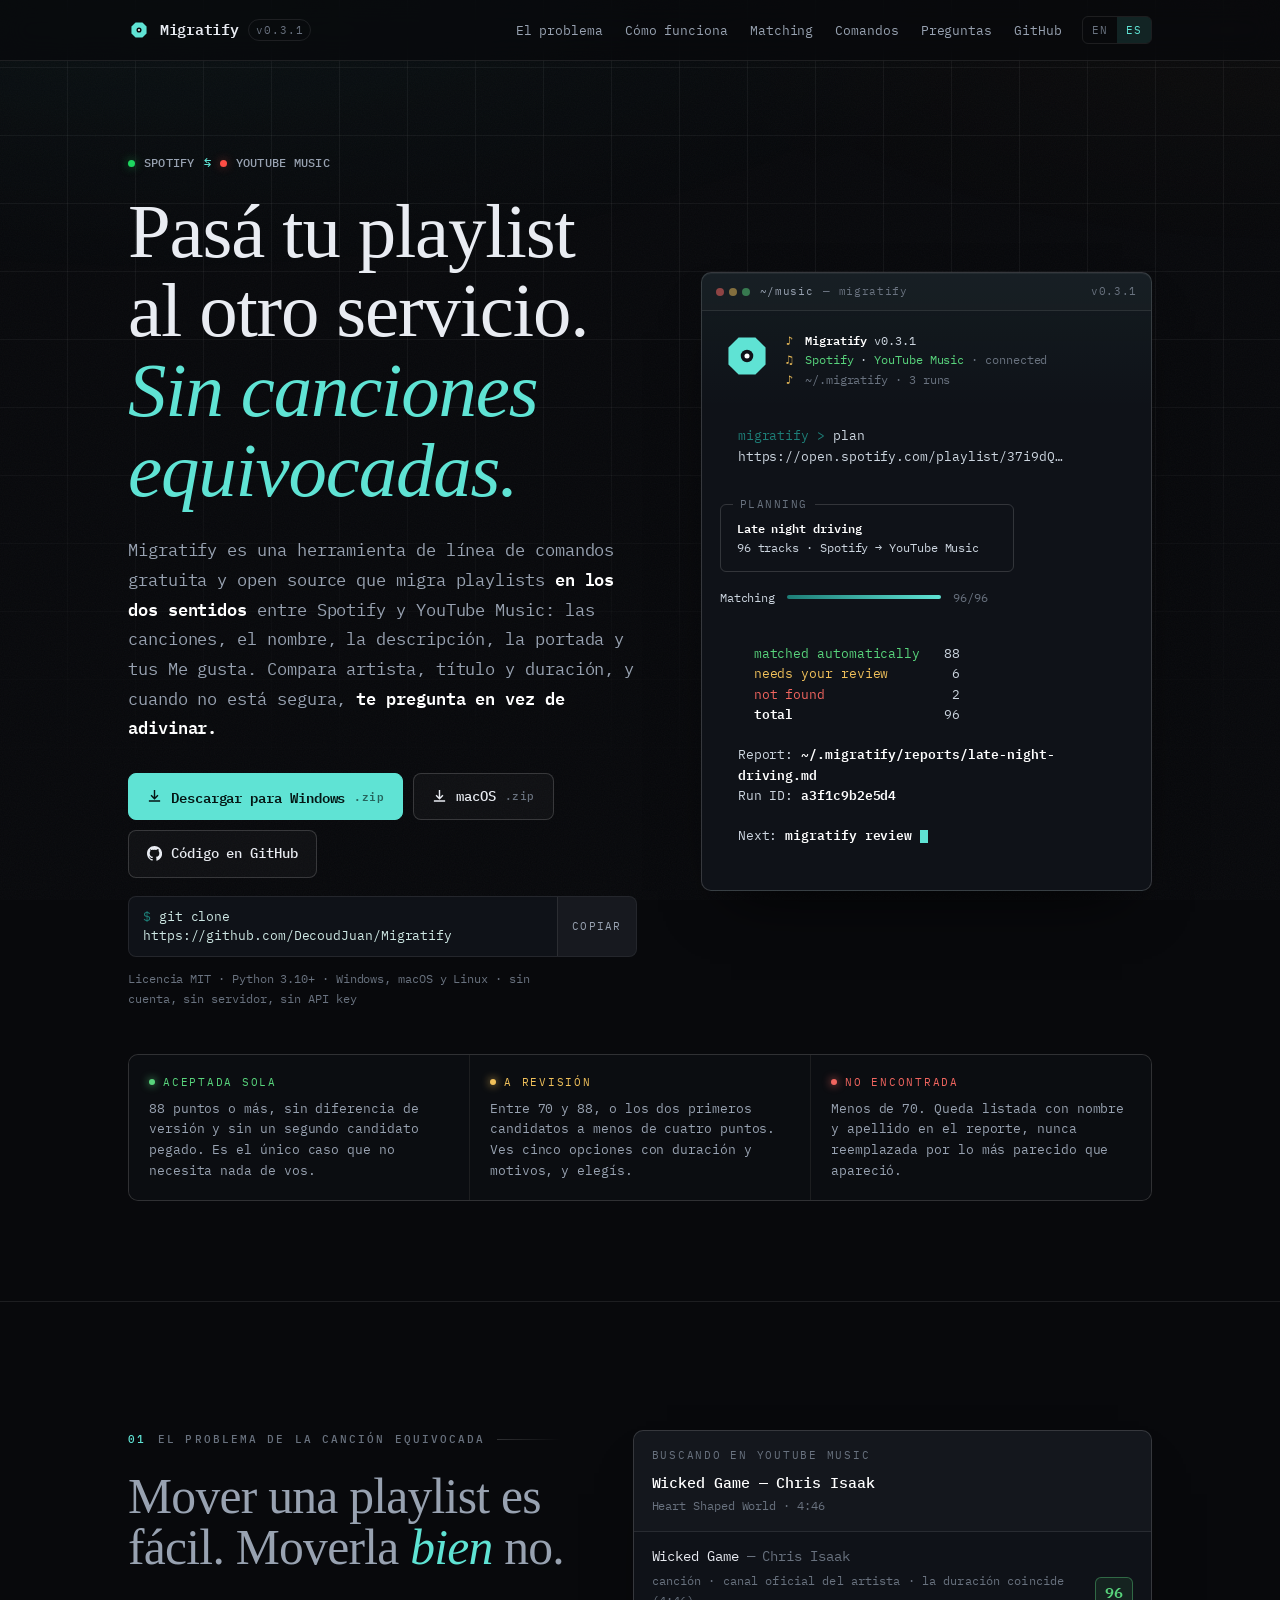
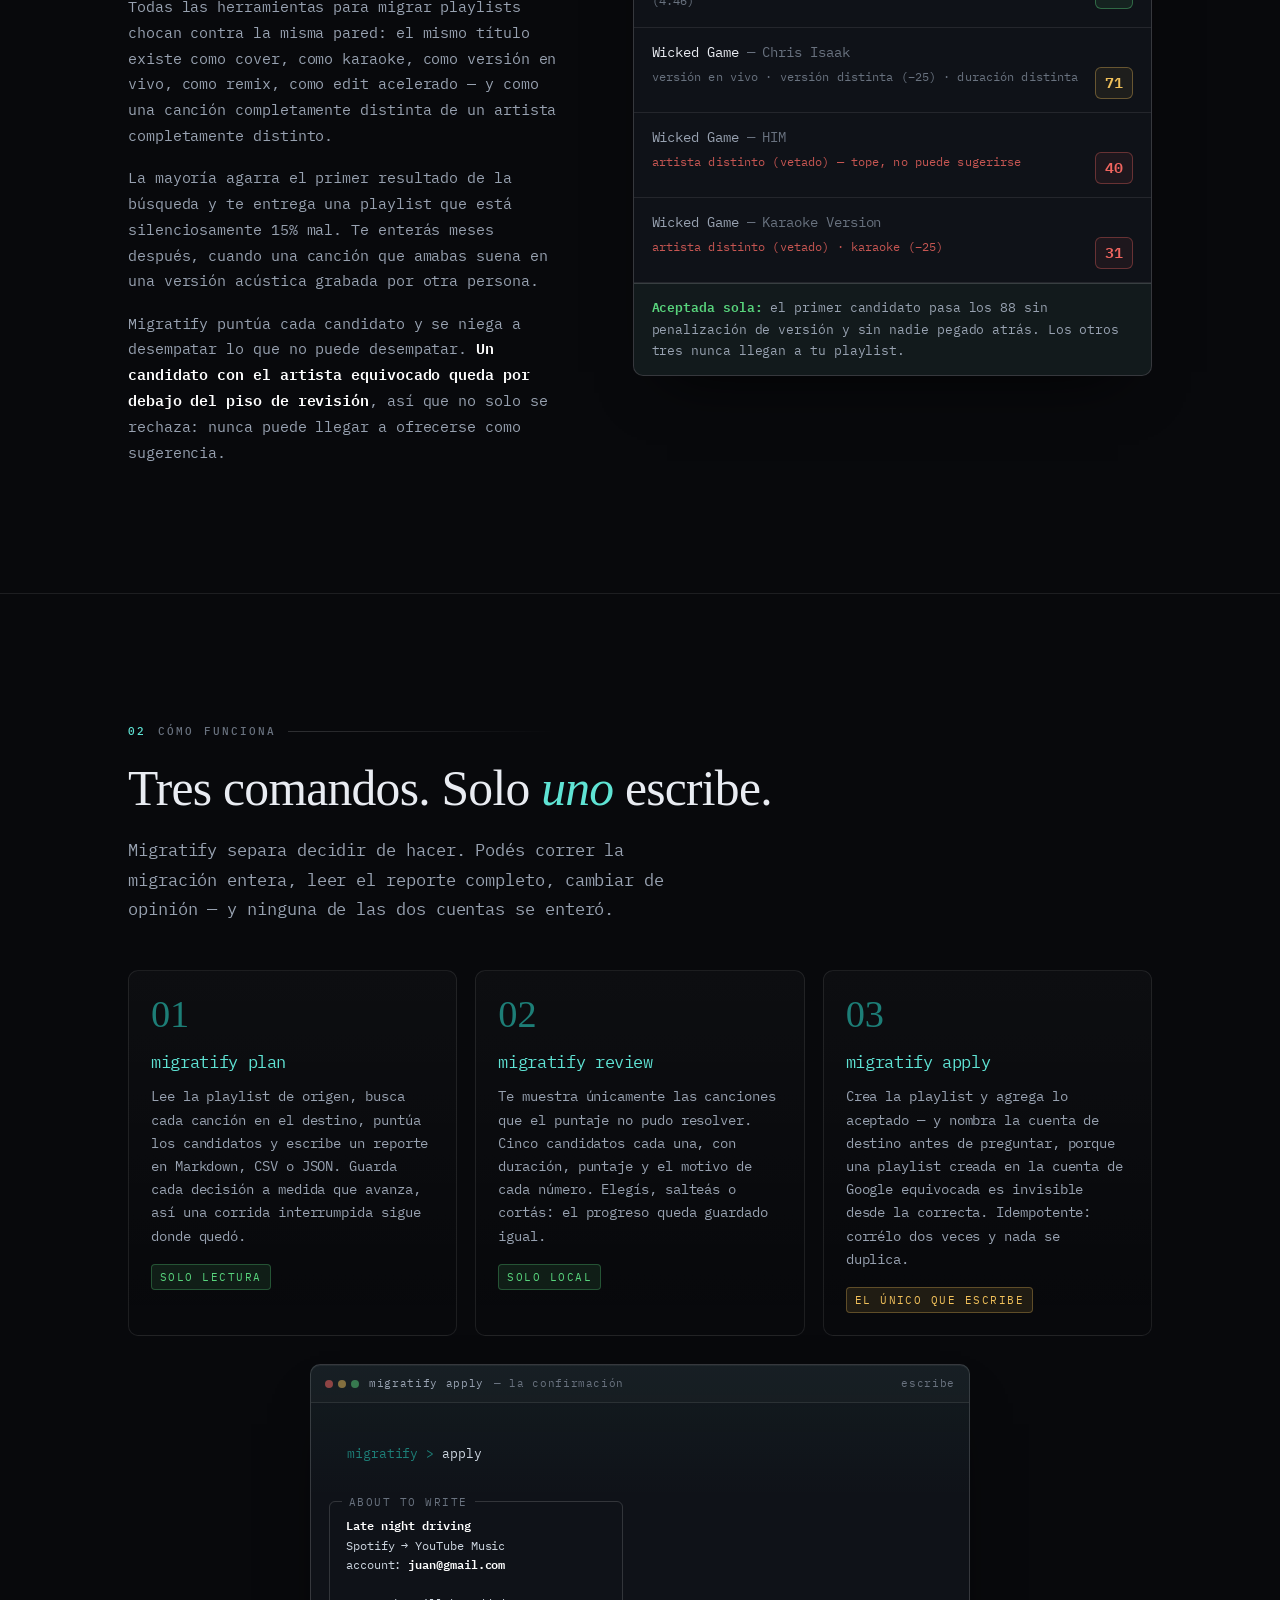
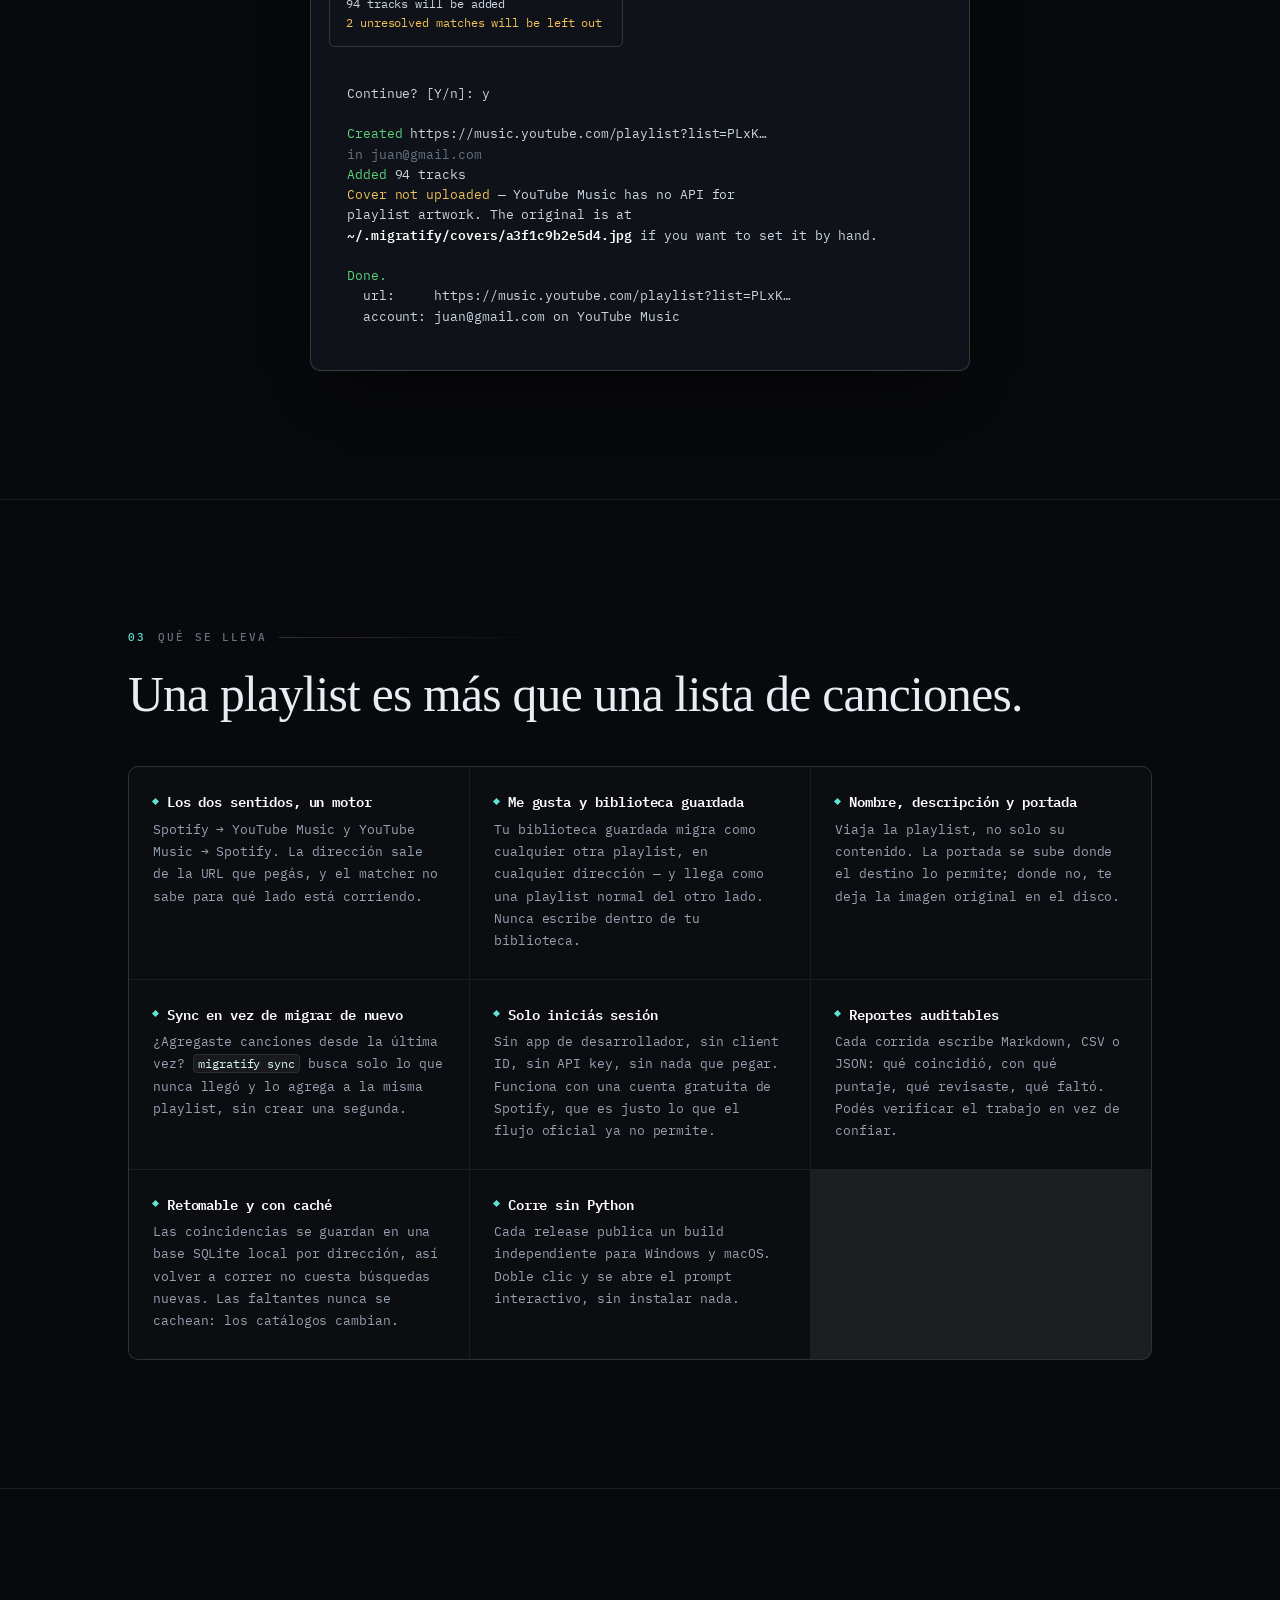
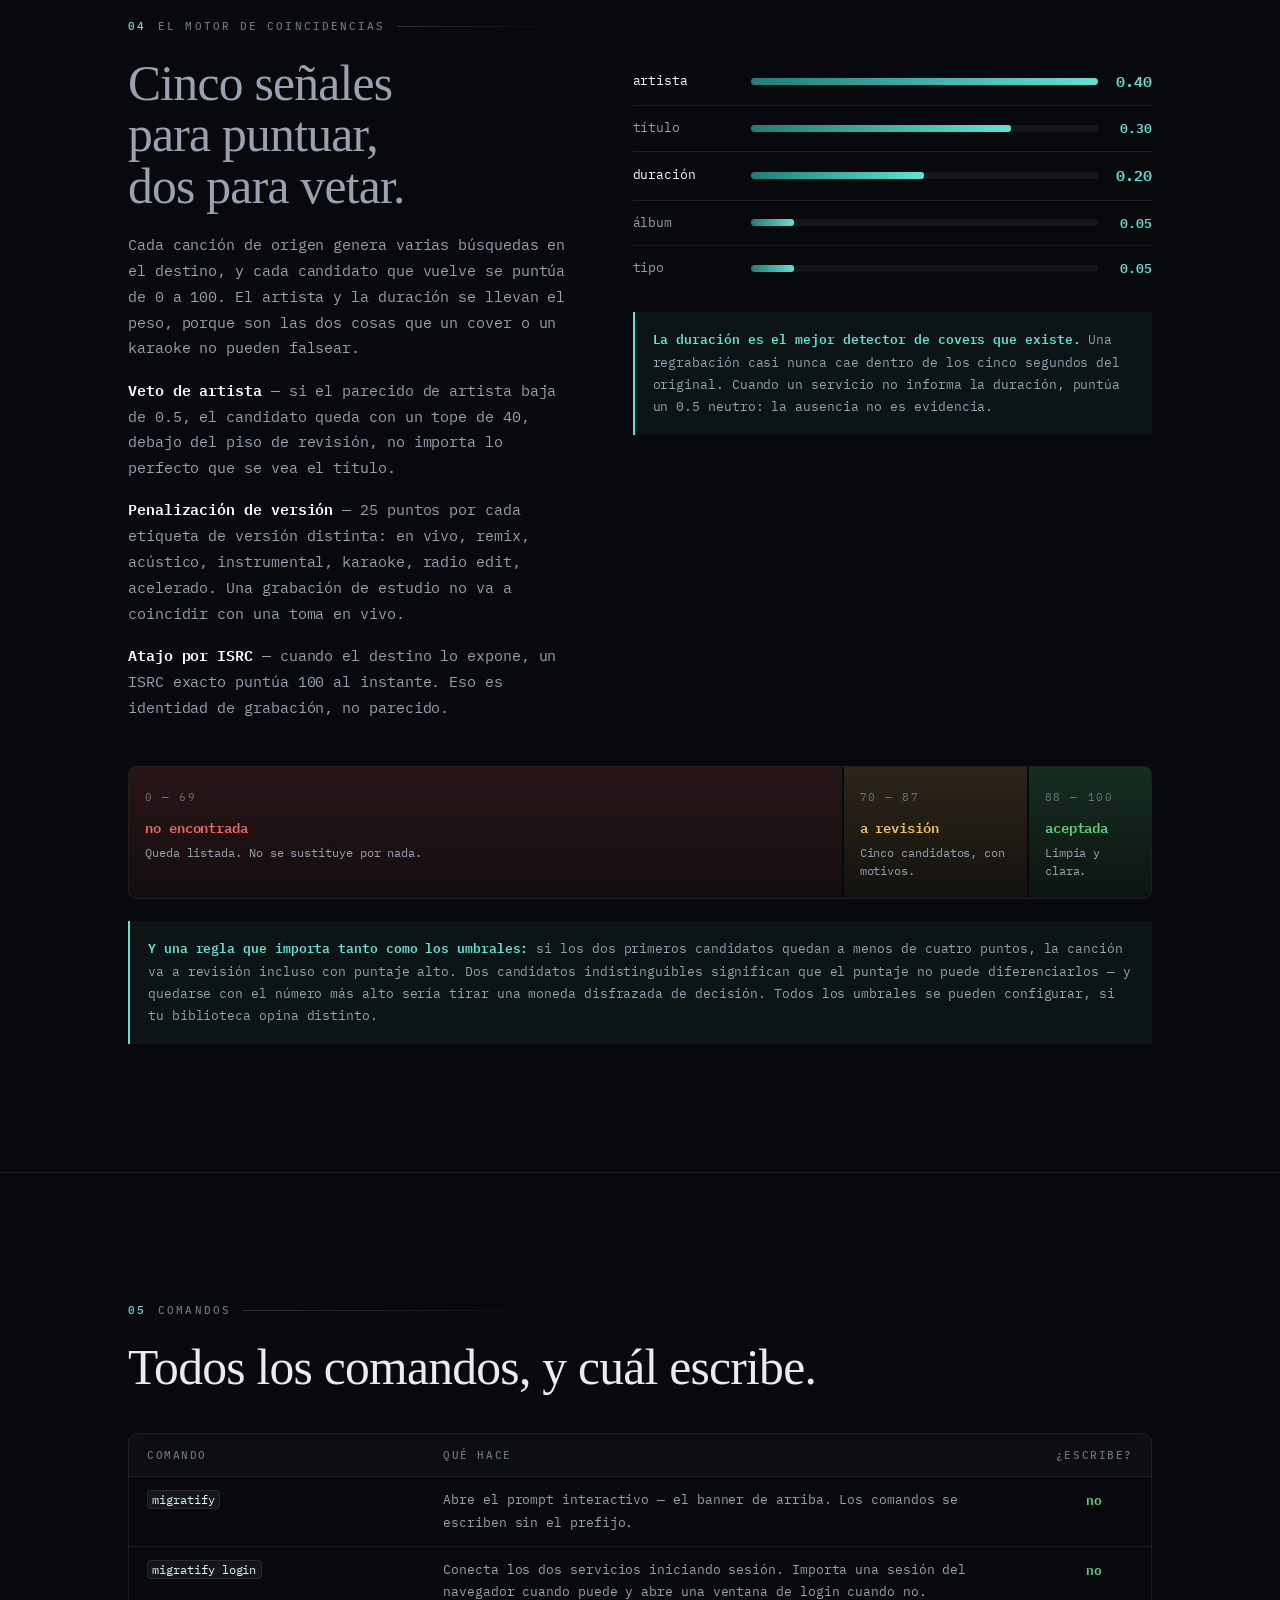
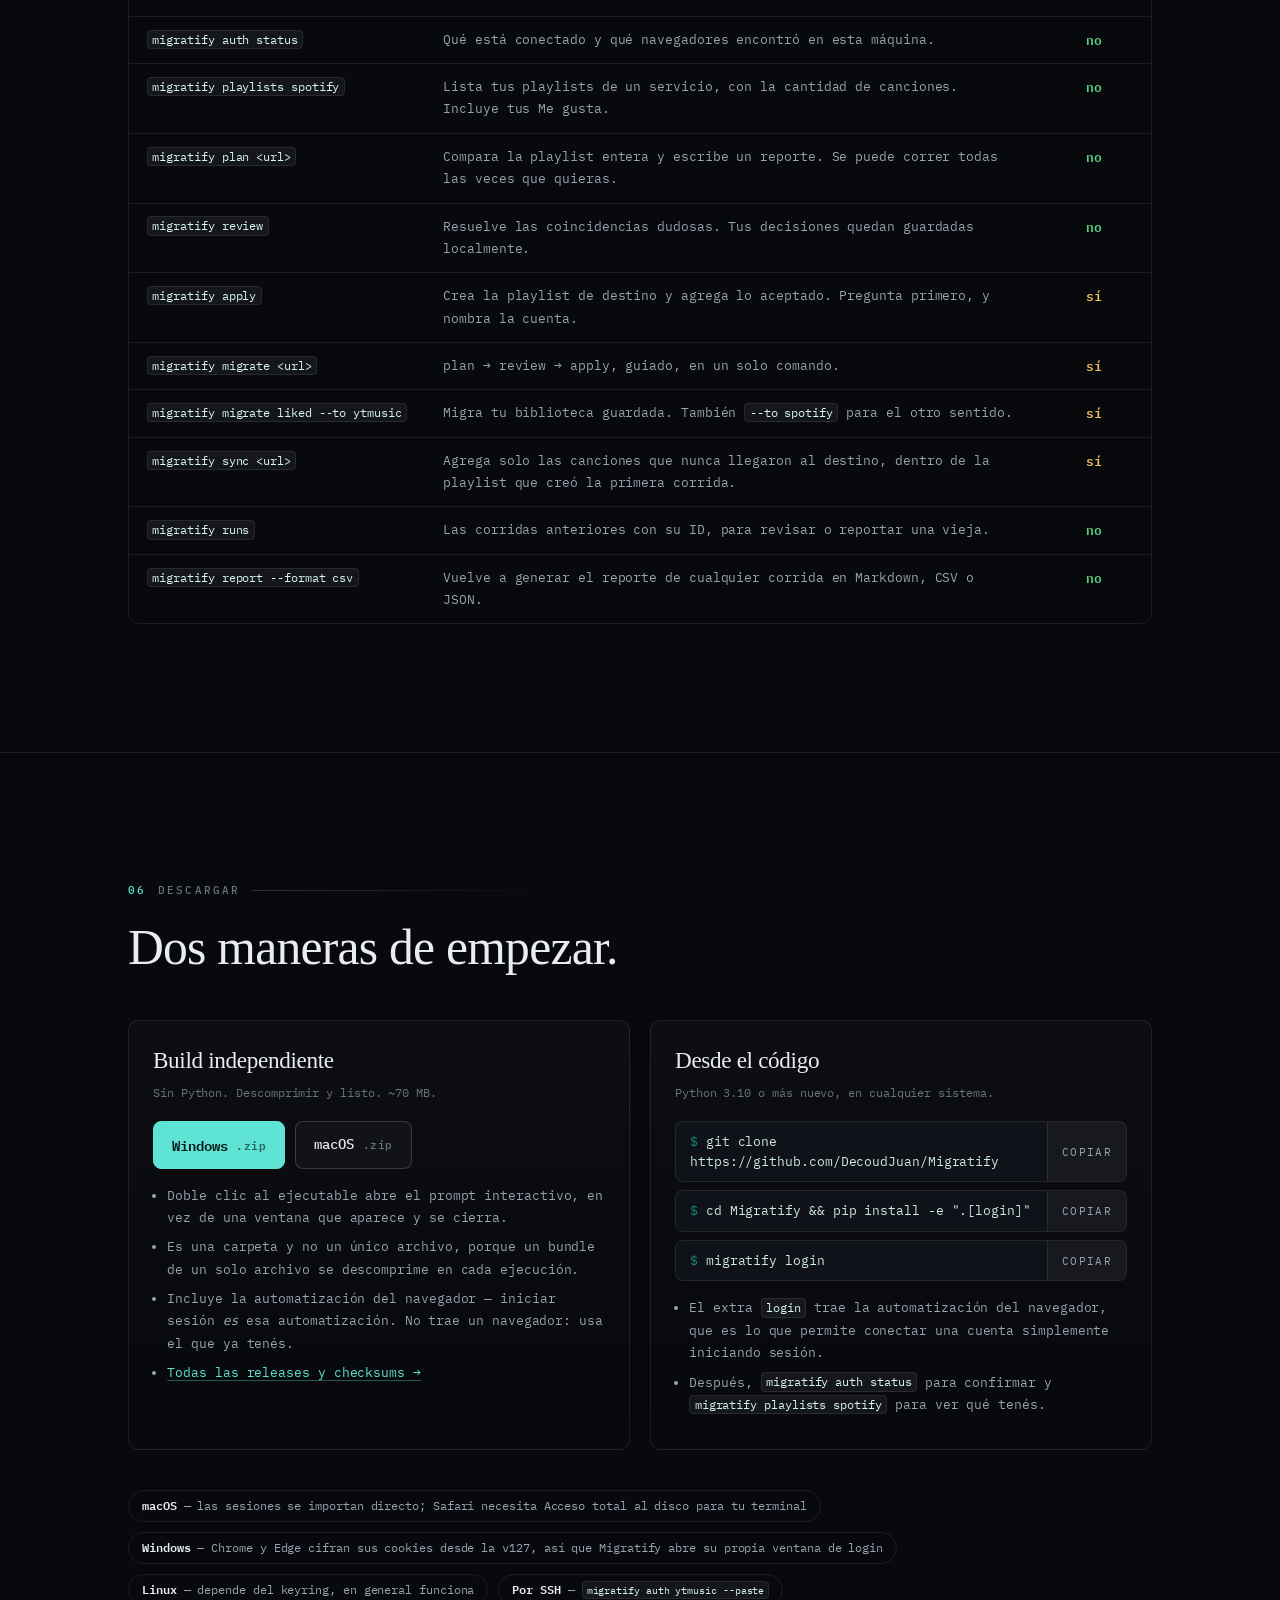
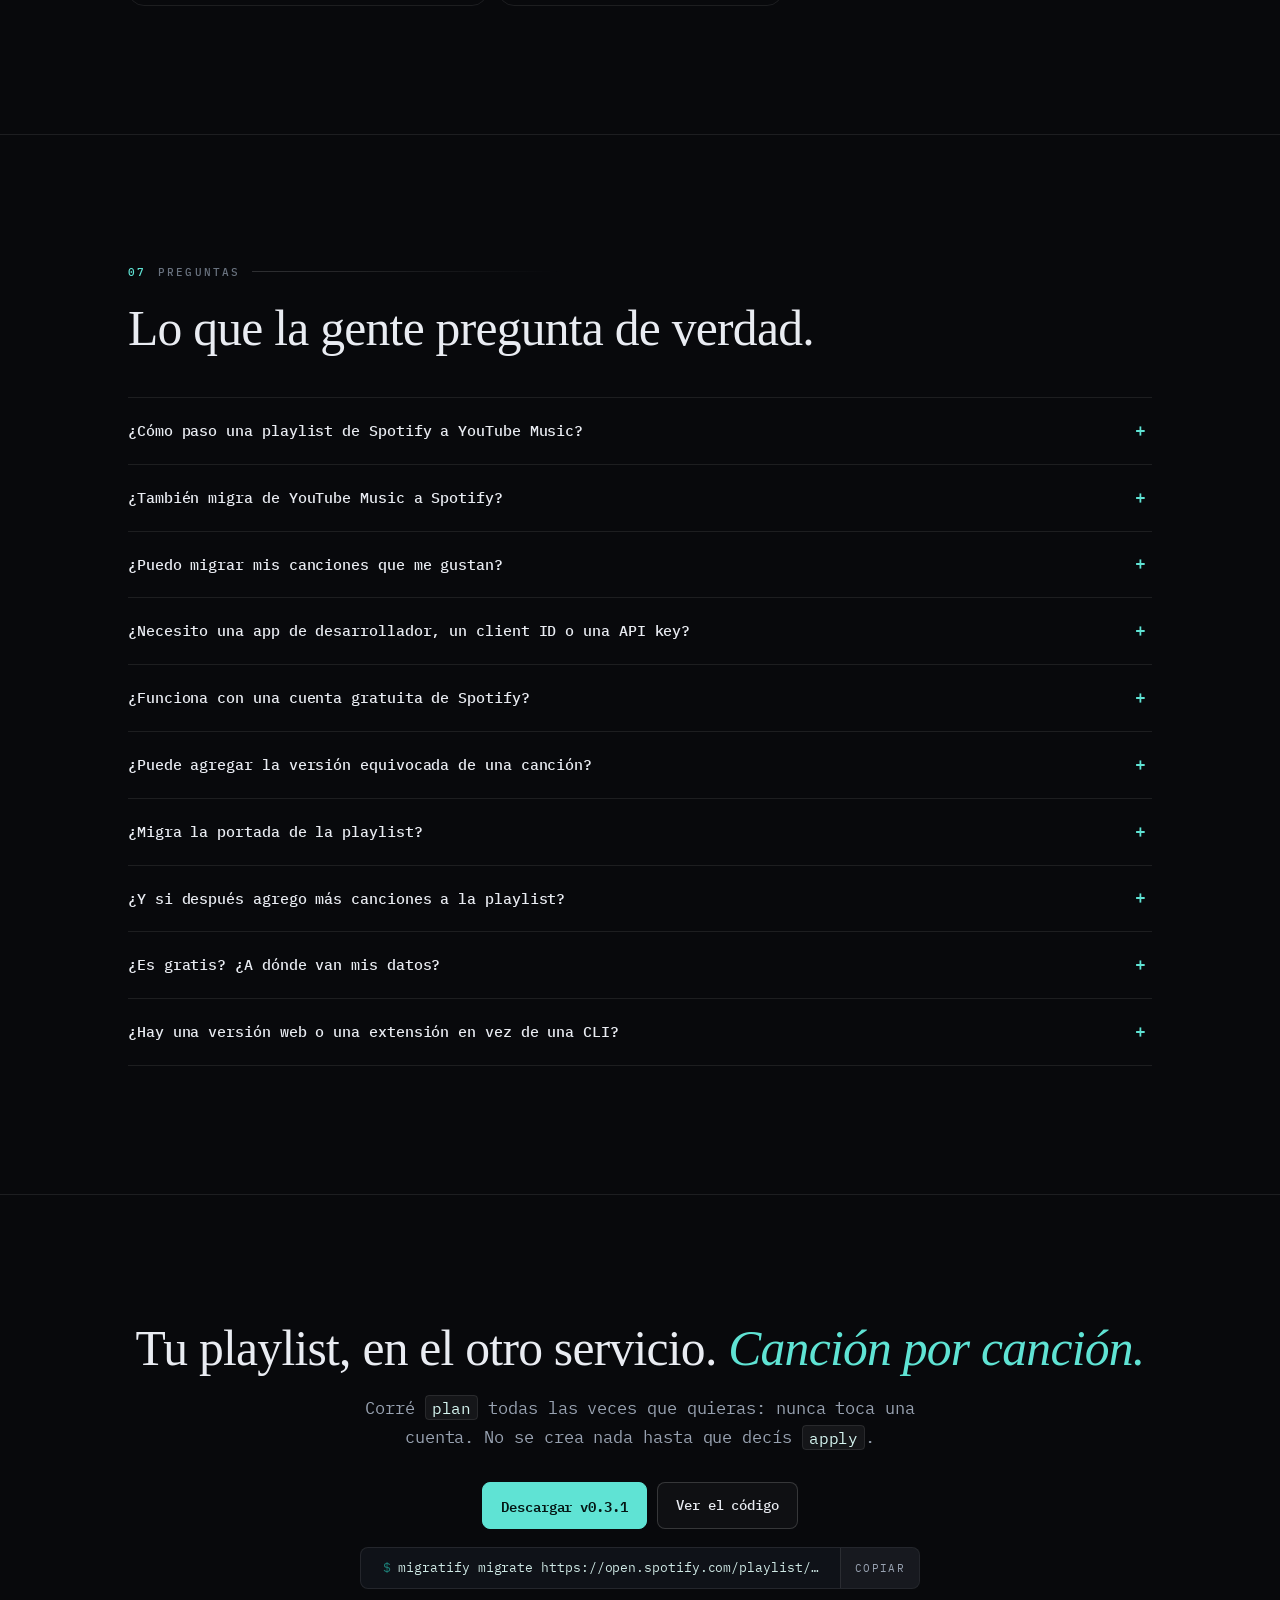
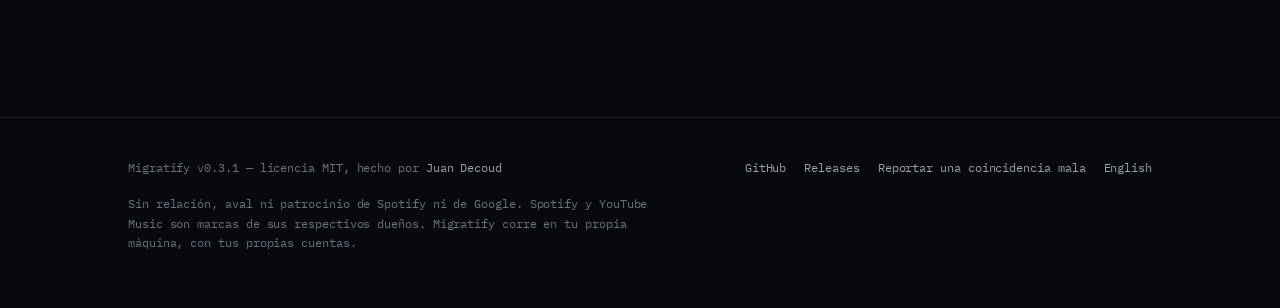
==== commit 0e7934eb: "feat(web): publish the landing page on GitHub Pages Same host as the other project sites, one less s" ====
--- a/web/es/index.html
+++ b/web/es/index.html
@@ -11,17 +11,17 @@
 <meta name="theme-color" content="#08090c">
 <meta name="robots" content="index, follow, max-image-preview:large">
 
-<link rel="canonical" href="https://migratify.vercel.app/es">
-<link rel="alternate" hreflang="es" href="https://migratify.vercel.app/es">
-<link rel="alternate" hreflang="en" href="https://migratify.vercel.app/">
-<link rel="alternate" hreflang="x-default" href="https://migratify.vercel.app/">
+<link rel="canonical" href="https://decoudjuan.github.io/Migratify/es/">
+<link rel="alternate" hreflang="es" href="https://decoudjuan.github.io/Migratify/es/">
+<link rel="alternate" hreflang="en" href="https://decoudjuan.github.io/Migratify/">
+<link rel="alternate" hreflang="x-default" href="https://decoudjuan.github.io/Migratify/">
 
 <meta property="og:type" content="website">
 <meta property="og:site_name" content="Migratify">
 <meta property="og:title" content="Migrar playlists de Spotify a YouTube Music (y al revés)">
 <meta property="og:description" content="Una CLI obsesionada con la precisión: migra playlists en los dos sentidos, con portada y Me gusta. Cuando no está segura, pregunta en vez de adivinar.">
-<meta property="og:url" content="https://migratify.vercel.app/es">
-<meta property="og:image" content="https://migratify.vercel.app/og.png">
+<meta property="og:url" content="https://decoudjuan.github.io/Migratify/es/">
+<meta property="og:image" content="https://decoudjuan.github.io/Migratify/og.png">
 <meta property="og:image:width" content="1200">
 <meta property="og:image:height" content="630">
 <meta property="og:image:alt" content="Migratify — migración de playlists entre Spotify y YouTube Music en la terminal">
@@ -31,15 +31,15 @@
 <meta name="twitter:card" content="summary_large_image">
 <meta name="twitter:title" content="Migrar playlists de Spotify a YouTube Music (y al revés)">
 <meta name="twitter:description" content="Migra playlists en los dos sentidos. Cuando no está segura, pregunta en vez de adivinar.">
-<meta name="twitter:image" content="https://migratify.vercel.app/og.png">
-
-<link rel="icon" href="/favicon.svg" type="image/svg+xml">
-<link rel="apple-touch-icon" href="/favicon.svg">
+<meta name="twitter:image" content="https://decoudjuan.github.io/Migratify/og.png">
+
+<link rel="icon" href="../favicon.svg" type="image/svg+xml">
+<link rel="apple-touch-icon" href="../favicon.svg">
 
 <link rel="preconnect" href="https://fonts.googleapis.com">
 <link rel="preconnect" href="https://fonts.gstatic.com" crossorigin>
 <link rel="stylesheet" href="https://fonts.googleapis.com/css2?family=IBM+Plex+Mono:ital,wght@0,300;0,400;0,500;0,600;1,400&family=Instrument+Serif:ital@0;1&display=swap">
-<link rel="stylesheet" href="/assets/style.css">
+<link rel="stylesheet" href="../assets/style.css">
 
 <script type="application/ld+json">
 {
@@ -48,7 +48,7 @@
     {
       "@type": "SoftwareApplication",
       "name": "Migratify",
-      "url": "https://migratify.vercel.app/es",
+      "url": "https://decoudjuan.github.io/Migratify/es/",
       "applicationCategory": "UtilitiesApplication",
       "applicationSubCategory": "Migración de playlists",
       "operatingSystem": "Windows, macOS, Linux",
@@ -168,7 +168,7 @@
 
 <header class="nav">
   <div class="wrap">
-    <a class="brand" href="/es">
+    <a class="brand" href="./">
       <svg viewBox="0 0 32 32" aria-hidden="true" focusable="false">
         <path d="M11 5h10l6 6v10l-6 6H11l-6-6V11z" fill="#5fe3d4"/>
         <circle cx="16" cy="16" r="3.7" fill="#08090c"/>
@@ -186,7 +186,7 @@
       <li><a href="https://github.com/DecoudJuan/Migratify">GitHub</a></li>
     </ul>
     <div class="lang" role="group" aria-label="Idioma">
-      <a href="/" lang="en" hreflang="en">EN</a>
+      <a href="../" lang="en" hreflang="en">EN</a>
       <span aria-current="page">ES</span>
     </div>
   </div>
@@ -769,7 +769,7 @@
       <a href="https://github.com/DecoudJuan/Migratify">GitHub</a>
       <a href="https://github.com/DecoudJuan/Migratify/releases/latest">Releases</a>
       <a href="https://github.com/DecoudJuan/Migratify/issues">Reportar una coincidencia mala</a>
-      <a href="/" lang="en" hreflang="en">English</a>
+      <a href="../" lang="en" hreflang="en">English</a>
     </nav>
     <p class="disclaimer">
       Sin relación, aval ni patrocinio de Spotify ni de Google. Spotify y YouTube Music son
@@ -779,6 +779,6 @@
   </div>
 </footer>
 
-<script src="/assets/site.js" defer></script>
+<script src="../assets/site.js" defer></script>
 </body>
 </html>
--- a/web/assets/style.css
+++ b/web/assets/style.css
@@ -0,0 +1,958 @@
+/* ==========================================================================
+   Migratify - landing page
+   Aesthetic: phosphor terminal meets field manual. Editorial serif headlines
+   over a monospaced body, on near-black. The three match outcomes
+   (accepted / review / not found) are the whole colour system, because they
+   are the whole product.
+   ========================================================================== */
+
+:root {
+  color-scheme: dark;
+
+  --bg:        #08090c;
+  --bg-2:      #0b0d11;
+  --panel:     #0f1218;
+  --panel-2:   #12161d;
+  --line:      rgba(255, 255, 255, 0.085);
+  --line-2:    rgba(255, 255, 255, 0.16);
+
+  --ink:       #e9ecf2;
+  --dim:       #98a2b1;
+  --faint:     #69727f;
+
+  /* phosphor teal: the block art in the CLI banner */
+  --cyan:      #5fe3d4;
+  --cyan-deep: #1d7e77;
+
+  /* the three outcomes */
+  --green:     #58d47c;
+  --amber:     #f0c05a;
+  --red:       #f0655f;
+
+  --radius:    10px;
+  --measure:   62ch;
+
+  --mono: "IBM Plex Mono", ui-monospace, "Cascadia Mono", Consolas,
+          "DejaVu Sans Mono", monospace;
+  --serif: "Instrument Serif", "Iowan Old Style", Georgia, "Times New Roman", serif;
+}
+
+*, *::before, *::after { box-sizing: border-box; }
+
+html { -webkit-text-size-adjust: 100%; scroll-behavior: smooth; }
+@media (prefers-reduced-motion: reduce) { html { scroll-behavior: auto; } }
+
+body {
+  margin: 0;
+  background: var(--bg);
+  color: var(--ink);
+  font-family: var(--mono);
+  font-size: 15px;
+  font-weight: 400;
+  line-height: 1.72;
+  letter-spacing: -0.005em;
+  -webkit-font-smoothing: antialiased;
+  overflow-x: hidden;
+}
+
+/* --- atmosphere ---------------------------------------------------------- */
+
+/* 1px grid + a single teal glow behind the hero. Fixed, so the page reads as
+   a surface rather than a stack of boxes. */
+body::before {
+  content: "";
+  position: fixed;
+  inset: 0;
+  z-index: 0;
+  pointer-events: none;
+  background:
+    radial-gradient(120% 70% at 12% -10%, rgba(95, 227, 212, 0.10), transparent 60%),
+    radial-gradient(80% 50% at 100% 0%, rgba(240, 192, 90, 0.05), transparent 60%),
+    linear-gradient(transparent 0 calc(100% - 1px), var(--line) calc(100% - 1px)) 0 0 / 100% 68px,
+    linear-gradient(90deg, transparent 0 calc(100% - 1px), var(--line) calc(100% - 1px)) 0 0 / 68px 100%;
+  opacity: 0.55;
+  -webkit-mask-image: linear-gradient(180deg, #000 0%, #000 42%, transparent 92%);
+  mask-image: linear-gradient(180deg, #000 0%, #000 42%, transparent 92%);
+}
+
+/* fine grain, so large flat areas are never plastic */
+body::after {
+  content: "";
+  position: fixed;
+  inset: 0;
+  z-index: 0;
+  pointer-events: none;
+  opacity: 0.035;
+  background-image: url("data:image/svg+xml,%3Csvg xmlns='http://www.w3.org/2000/svg' width='140' height='140'%3E%3Cfilter id='n'%3E%3CfeTurbulence type='fractalNoise' baseFrequency='0.85' numOctaves='3'/%3E%3C/filter%3E%3Crect width='140' height='140' filter='url(%23n)'/%3E%3C/svg%3E");
+}
+
+/* --- shell --------------------------------------------------------------- */
+
+.wrap {
+  position: relative;
+  z-index: 1;
+  width: 100%;
+  max-width: 1120px;
+  margin: 0 auto;
+  padding: 0 clamp(20px, 5vw, 48px);
+}
+
+a { color: var(--cyan); text-decoration-color: rgba(95, 227, 212, 0.35); text-underline-offset: 3px; }
+a:hover { color: #8df3e7; }
+
+:focus-visible {
+  outline: 2px solid var(--cyan);
+  outline-offset: 3px;
+  border-radius: 3px;
+}
+
+::selection { background: rgba(95, 227, 212, 0.25); color: #fff; }
+
+.skip {
+  position: absolute; left: -9999px;
+  padding: 10px 16px; background: var(--cyan); color: #04120f;
+  font-weight: 600; z-index: 99;
+}
+.skip:focus { left: 12px; top: 12px; }
+
+/* --- type ---------------------------------------------------------------- */
+
+h1, h2, h3 {
+  font-family: var(--serif);
+  font-weight: 400;
+  letter-spacing: -0.015em;
+  line-height: 1.04;
+  margin: 0;
+  text-wrap: balance;
+}
+
+h1 { font-size: clamp(2.5rem, 6.2vw, 4.8rem); }
+h2 { font-size: clamp(2rem, 4.4vw, 3.1rem); }
+h3 { font-size: clamp(1.2rem, 2vw, 1.45rem); line-height: 1.2; }
+
+h1 em, h2 em {
+  font-style: italic;
+  color: var(--cyan);
+}
+
+p { margin: 0 0 1.1em; max-width: var(--measure); }
+p:last-child { margin-bottom: 0; }
+
+.lede {
+  font-size: clamp(0.98rem, 1.5vw, 1.08rem);
+  color: var(--dim);
+  max-width: 56ch;
+}
+
+strong { font-weight: 600; color: #fff; }
+
+.eyebrow, .label {
+  font-size: 11px;
+  letter-spacing: 0.19em;
+  text-transform: uppercase;
+  color: var(--faint);
+  font-weight: 500;
+}
+
+.label {
+  display: flex;
+  align-items: center;
+  gap: 12px;
+  margin-bottom: 22px;
+}
+.label::after {
+  content: "";
+  height: 1px;
+  flex: 1;
+  background: linear-gradient(90deg, var(--line-2), transparent);
+}
+.label b { color: var(--cyan); font-weight: 500; }
+
+code, kbd, pre { font-family: var(--mono); }
+
+code:not(pre code) {
+  background: rgba(255, 255, 255, 0.055);
+  border: 1px solid var(--line);
+  border-radius: 4px;
+  padding: 0.1em 0.38em;
+  font-size: 0.9em;
+  color: #d7f7f2;
+  white-space: nowrap;
+}
+
+/* --- nav ----------------------------------------------------------------- */
+
+.nav {
+  position: sticky;
+  top: 0;
+  z-index: 20;
+  -webkit-backdrop-filter: blur(14px);
+  backdrop-filter: blur(14px);
+  background: rgba(8, 9, 12, 0.72);
+  border-bottom: 1px solid var(--line);
+}
+.nav .wrap {
+  display: flex;
+  align-items: center;
+  gap: 20px;
+  height: 60px;
+}
+
+.brand {
+  display: inline-flex;
+  align-items: center;
+  gap: 10px;
+  font-weight: 600;
+  letter-spacing: -0.02em;
+  color: var(--ink);
+  text-decoration: none;
+  font-size: 15px;
+}
+.brand svg { display: block; width: 22px; height: 22px; }
+.brand .ver {
+  font-size: 10.5px;
+  letter-spacing: 0.08em;
+  color: var(--faint);
+  border: 1px solid var(--line);
+  border-radius: 999px;
+  padding: 1px 7px;
+  font-weight: 400;
+}
+
+.nav-links {
+  display: flex;
+  gap: 22px;
+  margin-left: auto;
+  list-style: none;
+  padding: 0;
+}
+.nav-links a {
+  color: var(--dim);
+  text-decoration: none;
+  font-size: 13px;
+}
+.nav-links a:hover { color: var(--cyan); }
+
+.lang {
+  display: inline-flex;
+  border: 1px solid var(--line);
+  border-radius: 6px;
+  overflow: hidden;
+  font-size: 11px;
+  letter-spacing: 0.1em;
+}
+.lang a, .lang span {
+  padding: 4px 9px;
+  text-decoration: none;
+  color: var(--faint);
+}
+.lang [aria-current] { background: rgba(95, 227, 212, 0.12); color: var(--cyan); }
+.lang a:hover { color: var(--ink); background: rgba(255, 255, 255, 0.04); }
+
+@media (max-width: 900px) {
+  .nav-links { display: none; }
+  .lang { margin-left: auto; }
+}
+
+/* --- sections ------------------------------------------------------------ */
+
+section { padding: clamp(70px, 10vw, 128px) 0; }
+section + section { border-top: 1px solid var(--line); }
+
+.hero { padding-top: clamp(52px, 8vw, 92px); padding-bottom: clamp(56px, 8vw, 100px); }
+
+.hero-grid {
+  display: grid;
+  grid-template-columns: minmax(0, 1.06fr) minmax(0, 0.94fr);
+  gap: clamp(36px, 5vw, 64px);
+  align-items: center;
+}
+@media (max-width: 940px) {
+  .hero-grid { grid-template-columns: minmax(0, 1fr); }
+}
+
+.hero h1 { margin: 18px 0 24px; }
+
+.services {
+  display: inline-flex;
+  align-items: center;
+  gap: 9px;
+  color: var(--dim);
+  font-size: 12px;
+  letter-spacing: 0.02em;
+}
+.dot { width: 7px; height: 7px; border-radius: 50%; display: inline-block; }
+.dot.sp { background: #1ed760; box-shadow: 0 0 10px rgba(30, 215, 96, 0.5); }
+.dot.yt { background: #ff4e45; box-shadow: 0 0 10px rgba(255, 78, 69, 0.45); }
+.arrows { color: var(--cyan); letter-spacing: 0; }
+
+/* --- buttons ------------------------------------------------------------- */
+
+.cta {
+  display: flex;
+  flex-wrap: wrap;
+  gap: 10px;
+  margin: 30px 0 18px;
+}
+
+.btn {
+  display: inline-flex;
+  align-items: center;
+  gap: 9px;
+  padding: 11px 18px;
+  border-radius: 8px;
+  border: 1px solid var(--line-2);
+  background: rgba(255, 255, 255, 0.03);
+  color: var(--ink);
+  font-size: 13.5px;
+  font-weight: 500;
+  text-decoration: none;
+  transition: border-color 0.18s, background 0.18s, transform 0.18s, color 0.18s;
+}
+.btn:hover {
+  border-color: rgba(95, 227, 212, 0.5);
+  background: rgba(95, 227, 212, 0.07);
+  color: var(--ink);
+  transform: translateY(-1px);
+}
+.btn svg { width: 15px; height: 15px; flex: none; }
+.btn small { color: var(--faint); font-size: 11px; letter-spacing: 0.04em; }
+
+.btn.primary {
+  background: var(--cyan);
+  border-color: var(--cyan);
+  color: #041614;
+  font-weight: 600;
+}
+.btn.primary small { color: rgba(4, 22, 20, 0.62); }
+.btn.primary:hover {
+  background: #7defdd;
+  border-color: #7defdd;
+  color: #041614;
+}
+
+/* --- copyable command --------------------------------------------------- */
+
+.copy-row {
+  display: flex;
+  align-items: stretch;
+  max-width: 560px;
+  border: 1px solid var(--line);
+  border-radius: 8px;
+  background: var(--panel);
+  overflow: hidden;
+}
+.copy-row code {
+  flex: 1;
+  min-width: 0;
+  padding: 10px 14px;
+  font-size: 13px;
+  line-height: 1.5;
+  color: #cfe9e5;
+  background: none;
+  border: 0;
+  /* wrap rather than clip: a command the reader cannot see in full is worse
+     than one on two lines, and the copy button always takes the whole thing */
+  white-space: pre-wrap;
+  overflow-wrap: anywhere;
+}
+.copy-row code .p { color: var(--cyan-deep); -webkit-user-select: none; user-select: none; }
+.copy-btn {
+  flex: none;
+  border: 0;
+  border-left: 1px solid var(--line);
+  background: rgba(255, 255, 255, 0.03);
+  color: var(--dim);
+  font-family: var(--mono);
+  font-size: 11px;
+  letter-spacing: 0.12em;
+  text-transform: uppercase;
+  padding: 0 14px;
+  cursor: pointer;
+  transition: color 0.15s, background 0.15s;
+}
+.copy-btn:hover { color: var(--cyan); background: rgba(95, 227, 212, 0.08); }
+.copy-btn[data-done="1"] { color: var(--green); }
+
+.fineprint { color: var(--faint); font-size: 12px; margin-top: 12px; }
+
+/* --- terminal ------------------------------------------------------------ */
+
+.term {
+  position: relative;
+  min-width: 0;
+  border: 1px solid var(--line-2);
+  border-radius: var(--radius);
+  background:
+    linear-gradient(180deg, rgba(95, 227, 212, 0.045), transparent 22%),
+    var(--panel);
+  box-shadow:
+    0 1px 0 rgba(255, 255, 255, 0.05) inset,
+    0 30px 60px -30px rgba(0, 0, 0, 0.9);
+  overflow: hidden;
+}
+.term-bar {
+  display: flex;
+  align-items: center;
+  gap: 10px;
+  padding: 9px 14px;
+  border-bottom: 1px solid var(--line);
+  background: rgba(255, 255, 255, 0.02);
+  font-size: 11px;
+  color: var(--faint);
+  letter-spacing: 0.06em;
+}
+.term-bar .lamps { display: inline-flex; gap: 5px; }
+.term-bar .lamps i {
+  width: 8px; height: 8px; border-radius: 50%;
+  background: var(--line-2);
+  display: block;
+}
+.term-bar .lamps i:first-child { background: rgba(240, 101, 95, 0.55); }
+.term-bar .lamps i:nth-child(2) { background: rgba(240, 192, 90, 0.5); }
+.term-bar .lamps i:last-child  { background: rgba(88, 212, 124, 0.5); }
+.term-bar b { color: var(--dim); font-weight: 400; }
+.term-bar .right { margin-left: auto; }
+
+/* The terminal body is one monospaced block, but the parts of the real output
+   that are *drawn* by Rich -- the banner mark, the panels, the progress bar --
+   are drawn here too, in SVG and CSS. Reproducing them with box-drawing
+   characters looked right in a terminal and fell apart in a browser: whichever
+   font supplies the glyphs a webfont is missing has its own advance width, so
+   a border made of them never lines up with the ASCII beside it. */
+.term-body {
+  padding: 20px 18px 22px;
+  font-size: 12px;
+  line-height: 1.62;
+  color: #cdd6e0;
+  overflow-x: auto;
+  font-variant-ligatures: none;
+}
+.term-body pre,
+.term pre {
+  margin: 0;
+  padding: 0;
+  font-size: inherit;
+  line-height: inherit;
+  tab-size: 2;
+  color: inherit;
+  /* a real terminal wraps a long line rather than hiding it, and so does
+     this one -- a clipped URL in a screenshot reads as a broken layout */
+  white-space: pre-wrap;
+  overflow-wrap: break-word;
+}
+.term pre { padding: 20px 18px 22px; font-size: 12.5px; line-height: 1.62; overflow-x: auto; }
+@media (max-width: 520px) {
+  .term-body { font-size: 10.5px; padding: 16px 14px 18px; }
+  .term pre { font-size: 10.5px; }
+}
+
+/* the CLI banner: block-art mark, note column, three live facts */
+.banner {
+  display: flex;
+  align-items: flex-start;
+  gap: 12px;
+  margin-bottom: 16px;
+}
+.bmark { width: 54px; height: 54px; flex: none; margin-top: -2px; }
+.bnotes {
+  flex: none;
+  color: var(--amber);
+  text-align: center;
+  line-height: inherit;
+}
+.binfo { min-width: 0; }
+.binfo b { color: #fff; font-weight: 600; }
+
+/* a terminal shown on its own, rather than beside prose */
+.term-narrow { max-width: 660px; margin-left: auto; margin-right: auto; }
+
+/* a Rich panel */
+.tpanel {
+  position: relative;
+  border: 1px solid rgba(255, 255, 255, 0.15);
+  border-radius: 6px;
+  padding: 14px 16px 13px;
+  margin: 16px 0;
+  max-width: 42ch;
+}
+.tpanel-title {
+  position: absolute;
+  top: -0.8em;
+  left: 12px;
+  padding: 0 7px;
+  background: var(--panel);
+  font-size: 10.5px;
+  letter-spacing: 0.14em;
+  text-transform: uppercase;
+  color: var(--faint);
+}
+.tpanel .pad { margin-top: 1.62em; }
+
+/* a Rich progress bar, finished */
+.tprog {
+  display: flex;
+  align-items: center;
+  gap: 12px;
+  margin: 0 0 16px;
+}
+.tprog .tbar {
+  flex: 1;
+  max-width: 22ch;
+  height: 4px;
+  border-radius: 2px;
+  background: rgba(255, 255, 255, 0.08);
+  overflow: hidden;
+}
+.tprog .tbar i {
+  display: block;
+  height: 100%;
+  width: 100%;
+  background: linear-gradient(90deg, var(--cyan-deep), var(--cyan));
+}
+
+.c-dim   { color: var(--faint); }
+.c-cyan  { color: var(--cyan); }
+.c-green { color: var(--green); }
+.c-amber { color: var(--amber); }
+.c-red   { color: var(--red); }
+.c-white { color: #fff; font-weight: 600; }
+.c-prompt { color: var(--cyan-deep); }
+
+.caret {
+  display: inline-block;
+  width: 8px;
+  height: 1.05em;
+  vertical-align: -0.18em;
+  background: var(--cyan);
+  animation: blink 1.15s steps(1, end) infinite;
+}
+@keyframes blink { 0%, 49% { opacity: 1; } 50%, 100% { opacity: 0; } }
+@media (prefers-reduced-motion: reduce) { .caret { animation: none; } }
+
+/* --- outcome legend ------------------------------------------------------ */
+
+.outcomes {
+  display: grid;
+  grid-template-columns: repeat(3, minmax(0, 1fr));
+  gap: 1px;
+  margin: 44px 0 0;
+  padding: 0;
+  border: 1px solid var(--line);
+  border-radius: var(--radius);
+  background: var(--line);
+  overflow: hidden;
+}
+.outcomes li {
+  list-style: none;
+  padding: 18px 20px;
+  background: var(--bg-2);
+}
+.outcomes .k {
+  display: flex; align-items: center; gap: 8px;
+  font-size: 11px; letter-spacing: 0.16em; text-transform: uppercase;
+  margin-bottom: 7px;
+}
+.outcomes .v { color: var(--dim); font-size: 13px; line-height: 1.6; }
+.outcomes li:nth-child(1) .k { color: var(--green); }
+.outcomes li:nth-child(2) .k { color: var(--amber); }
+.outcomes li:nth-child(3) .k { color: var(--red); }
+.outcomes .k::before {
+  content: ""; width: 6px; height: 6px; border-radius: 50%;
+  background: currentColor; box-shadow: 0 0 8px currentColor;
+}
+@media (max-width: 760px) {
+  .outcomes { grid-template-columns: minmax(0, 1fr); }
+}
+
+/* --- two-column section -------------------------------------------------- */
+
+.split {
+  display: grid;
+  grid-template-columns: minmax(0, 0.92fr) minmax(0, 1.08fr);
+  gap: clamp(32px, 5vw, 62px);
+  align-items: start;
+}
+@media (max-width: 940px) {
+  .split { grid-template-columns: minmax(0, 1fr); }
+}
+.split h2 { margin-bottom: 20px; }
+.split .body { color: var(--dim); }
+.split .body strong { color: #fff; }
+
+/* --- candidate / veto demo ---------------------------------------------- */
+
+.match {
+  border: 1px solid var(--line-2);
+  border-radius: var(--radius);
+  background: var(--panel);
+  overflow: hidden;
+  box-shadow: 0 30px 60px -34px rgba(0, 0, 0, 0.9);
+}
+.match-head {
+  padding: 15px 18px;
+  border-bottom: 1px solid var(--line);
+  background: rgba(255, 255, 255, 0.02);
+}
+.match-head .q { font-size: 11px; letter-spacing: 0.16em; text-transform: uppercase; color: var(--faint); }
+.match-head .t { color: #fff; font-weight: 500; margin-top: 5px; }
+.match-head .m { color: var(--faint); font-size: 12px; }
+
+.cand {
+  display: grid;
+  grid-template-columns: 1fr auto;
+  gap: 3px 14px;
+  align-items: baseline;
+  padding: 13px 18px;
+  border-bottom: 1px solid var(--line);
+  transition: background 0.16s;
+}
+.cand:last-child { border-bottom: 0; }
+.cand:hover { background: rgba(255, 255, 255, 0.022); }
+.cand .name { font-size: 13.5px; color: var(--ink); }
+.cand .name span { color: var(--faint); }
+.cand .why {
+  grid-column: 1;
+  font-size: 11.5px;
+  color: var(--faint);
+  letter-spacing: 0.01em;
+}
+.cand .score {
+  grid-row: span 2;
+  font-size: 15px;
+  font-weight: 600;
+  font-variant-numeric: tabular-nums;
+  padding: 2px 9px;
+  border-radius: 6px;
+  border: 1px solid var(--line-2);
+  align-self: center;
+}
+.cand.win .score { color: var(--green); border-color: rgba(88, 212, 124, 0.4); background: rgba(88, 212, 124, 0.09); }
+.cand.mid .score { color: var(--amber); border-color: rgba(240, 192, 90, 0.35); background: rgba(240, 192, 90, 0.07); }
+.cand.out .score { color: var(--red);   border-color: rgba(240, 101, 95, 0.35); background: rgba(240, 101, 95, 0.07); }
+.cand.out .name { color: var(--dim); }
+.cand.out .why { color: rgba(240, 101, 95, 0.82); }
+
+.match-foot {
+  padding: 13px 18px;
+  border-top: 1px solid var(--line-2);
+  background: rgba(88, 212, 124, 0.045);
+  font-size: 12.5px;
+  color: var(--dim);
+}
+.match-foot b { color: var(--green); font-weight: 600; }
+
+/* --- steps --------------------------------------------------------------- */
+
+.steps {
+  display: grid;
+  grid-template-columns: repeat(3, minmax(0, 1fr));
+  gap: 18px;
+  margin-top: 46px;
+}
+@media (max-width: 900px) { .steps { grid-template-columns: minmax(0, 1fr); } }
+
+.step {
+  position: relative;
+  border: 1px solid var(--line);
+  border-radius: var(--radius);
+  background: linear-gradient(180deg, rgba(255, 255, 255, 0.022), transparent);
+  padding: 24px 22px 22px;
+}
+.step .n {
+  font-family: var(--serif);
+  font-size: 2.4rem;
+  line-height: 1;
+  color: var(--cyan-deep);
+  display: block;
+  margin-bottom: 14px;
+}
+.step h3 { margin-bottom: 10px; }
+.step h3 code {
+  font-family: var(--mono);
+  font-size: 0.72em;
+  background: none; border: 0; padding: 0;
+  color: var(--cyan);
+}
+.step p { color: var(--dim); font-size: 13.5px; margin: 0; max-width: none; }
+.step .tag {
+  display: inline-block;
+  margin-top: 16px;
+  font-size: 10.5px;
+  letter-spacing: 0.14em;
+  text-transform: uppercase;
+  padding: 3px 8px;
+  border-radius: 4px;
+}
+.step .tag.ro { color: var(--green); background: rgba(88, 212, 124, 0.1); border: 1px solid rgba(88, 212, 124, 0.3); }
+.step .tag.rw { color: var(--amber); background: rgba(240, 192, 90, 0.1); border: 1px solid rgba(240, 192, 90, 0.3); }
+
+/* --- feature grid -------------------------------------------------------- */
+
+.feats {
+  display: grid;
+  grid-template-columns: repeat(auto-fit, minmax(268px, 1fr));
+  gap: 1px;
+  margin-top: 46px;
+  border: 1px solid var(--line);
+  border-radius: var(--radius);
+  background: var(--line);
+  overflow: hidden;
+}
+.feat {
+  background: var(--bg-2);
+  padding: 26px 24px;
+  transition: background 0.2s;
+}
+.feat:hover { background: var(--panel-2); }
+.feat h3 {
+  font-family: var(--mono);
+  font-size: 13.5px;
+  font-weight: 600;
+  letter-spacing: -0.01em;
+  color: #fff;
+  margin-bottom: 9px;
+  display: flex;
+  align-items: center;
+  gap: 9px;
+}
+.feat h3::before {
+  content: "";
+  width: 5px; height: 5px;
+  background: var(--cyan);
+  transform: rotate(45deg);
+  flex: none;
+}
+.feat p { font-size: 13px; color: var(--dim); margin: 0; max-width: none; }
+
+/* --- weights ------------------------------------------------------------- */
+
+.weights { margin: 0; padding: 0; list-style: none; }
+.weights li {
+  display: grid;
+  grid-template-columns: 13ch 1fr 5ch;
+  align-items: center;
+  gap: 14px;
+  padding: 11px 0;
+  border-bottom: 1px solid var(--line);
+  font-size: 13px;
+}
+.weights li:last-child { border-bottom: 0; }
+.weights .bar {
+  height: 7px;
+  border-radius: 3px;
+  background: rgba(255, 255, 255, 0.055);
+  overflow: hidden;
+}
+.weights .bar i {
+  display: block;
+  height: 100%;
+  border-radius: 3px;
+  background: linear-gradient(90deg, var(--cyan-deep), var(--cyan));
+  width: var(--w);
+  transform-origin: left;
+  transform: scaleX(0);
+  transition: transform 0.85s cubic-bezier(0.22, 1, 0.36, 1);
+}
+.is-in .weights .bar i { transform: scaleX(1); }
+@media (prefers-reduced-motion: reduce) { .weights .bar i { transform: scaleX(1); transition: none; } }
+.weights .n {
+  text-align: right;
+  font-variant-numeric: tabular-nums;
+  color: var(--cyan);
+  font-weight: 600;
+}
+.weights li.key .n { font-size: 15px; }
+.weights .k { color: var(--dim); }
+.weights li.key .k { color: #fff; }
+@media (max-width: 560px) {
+  .weights li { grid-template-columns: 11ch 1fr 4ch; gap: 10px; font-size: 12px; }
+}
+
+/* --- threshold rail ------------------------------------------------------ */
+
+.rail-wrap { margin-top: 46px; }
+.rail {
+  display: grid;
+  grid-template-columns: 70fr 18fr 12fr;
+  gap: 2px;
+  border-radius: 8px;
+  overflow: hidden;
+  border: 1px solid var(--line);
+}
+.rail div {
+  padding: 16px 16px 18px;
+  min-height: 108px;
+}
+.rail .z1 { background: linear-gradient(180deg, rgba(240, 101, 95, 0.14), rgba(240, 101, 95, 0.05)); }
+.rail .z2 { background: linear-gradient(180deg, rgba(240, 192, 90, 0.16), rgba(240, 192, 90, 0.05)); }
+.rail .z3 { background: linear-gradient(180deg, rgba(88, 212, 124, 0.18), rgba(88, 212, 124, 0.06)); }
+.rail .r { font-size: 11px; letter-spacing: 0.14em; color: var(--faint); font-variant-numeric: tabular-nums; }
+.rail .o { display: block; margin-top: 6px; font-weight: 600; font-size: 13.5px; }
+.rail .z1 .o { color: var(--red); }
+.rail .z2 .o { color: var(--amber); }
+.rail .z3 .o { color: var(--green); }
+.rail .d { display: block; margin-top: 6px; font-size: 12px; color: var(--dim); line-height: 1.5; }
+@media (max-width: 760px) {
+  .rail { grid-template-columns: minmax(0, 1fr); }
+  .rail div { min-height: 0; }
+}
+
+.note {
+  margin-top: 22px;
+  padding: 16px 18px;
+  border-left: 2px solid var(--cyan);
+  background: rgba(95, 227, 212, 0.05);
+  font-size: 13px;
+  color: var(--dim);
+}
+.note b { color: var(--cyan); font-weight: 600; }
+.note p { max-width: none; }
+
+/* --- table --------------------------------------------------------------- */
+
+.tbl-scroll { overflow-x: auto; margin-top: 40px; border: 1px solid var(--line); border-radius: var(--radius); }
+table { width: 100%; border-collapse: collapse; font-size: 13px; min-width: 560px; }
+th, td { padding: 12px 18px; text-align: left; border-bottom: 1px solid var(--line); vertical-align: top; }
+thead th {
+  font-size: 10.5px; letter-spacing: 0.15em; text-transform: uppercase;
+  color: var(--faint); font-weight: 500;
+  background: rgba(255, 255, 255, 0.022);
+}
+tbody tr:last-child td { border-bottom: 0; }
+tbody tr:hover { background: rgba(255, 255, 255, 0.018); }
+td code { white-space: nowrap; }
+td.w { text-align: center; font-weight: 600; width: 1%; white-space: nowrap; }
+td.w[data-w="no"]  { color: var(--green); }
+td.w[data-w="yes"] { color: var(--amber); }
+.tdesc { color: var(--dim); }
+
+/* --- install ------------------------------------------------------------- */
+
+.two {
+  display: grid;
+  grid-template-columns: repeat(2, minmax(0, 1fr));
+  gap: 20px;
+  margin-top: 46px;
+}
+@media (max-width: 860px) { .two { grid-template-columns: minmax(0, 1fr); } }
+
+.card {
+  border: 1px solid var(--line);
+  border-radius: var(--radius);
+  background: linear-gradient(180deg, rgba(255, 255, 255, 0.022), transparent);
+  padding: 26px 24px;
+}
+.card h3 { margin-bottom: 8px; }
+.card .sub { color: var(--faint); font-size: 12px; margin-bottom: 18px; }
+.card ul { margin: 16px 0 0; padding-left: 1.1em; color: var(--dim); font-size: 13px; }
+.card li { margin-bottom: 7px; }
+.card .copy-row { max-width: none; }
+.card .copy-row + .copy-row { margin-top: 8px; }
+.card .cta { margin: 0; }
+
+.platform {
+  display: flex; flex-wrap: wrap; gap: 10px;
+  margin-top: 40px;
+}
+.chip {
+  border: 1px solid var(--line);
+  border-radius: 999px;
+  padding: 5px 13px;
+  font-size: 11.5px;
+  color: var(--dim);
+}
+.chip b { color: var(--ink); font-weight: 600; }
+
+/* --- faq ----------------------------------------------------------------- */
+
+.faq { margin-top: 42px; border-top: 1px solid var(--line); }
+details { border-bottom: 1px solid var(--line); }
+summary {
+  cursor: pointer;
+  padding: 20px 40px 20px 0;
+  position: relative;
+  font-size: 15px;
+  color: var(--ink);
+  font-weight: 500;
+  list-style: none;
+  transition: color 0.16s;
+}
+summary::-webkit-details-marker { display: none; }
+summary::marker { content: ""; }
+summary:hover { color: var(--cyan); }
+summary::after {
+  content: "+";
+  position: absolute; right: 6px; top: 50%;
+  transform: translateY(-50%);
+  color: var(--cyan);
+  font-size: 18px;
+  line-height: 1;
+}
+details[open] summary::after { content: "\2212"; }
+details .a {
+  padding: 0 0 22px;
+  color: var(--dim);
+  font-size: 13.5px;
+}
+details .a p { max-width: 78ch; }
+
+/* --- final cta ----------------------------------------------------------- */
+
+.final { text-align: center; }
+.final h2 { margin-bottom: 18px; }
+.final .lede { margin: 0 auto 30px; }
+.final .cta { justify-content: center; }
+.final .copy-row { margin: 0 auto; }
+.final .fineprint { text-align: center; }
+
+/* --- footer -------------------------------------------------------------- */
+
+footer {
+  border-top: 1px solid var(--line);
+  padding: 40px 0 56px;
+  position: relative;
+  z-index: 1;
+}
+.foot {
+  display: flex;
+  flex-wrap: wrap;
+  gap: 16px 28px;
+  align-items: center;
+  font-size: 12px;
+  color: var(--faint);
+}
+.foot nav { display: flex; flex-wrap: wrap; gap: 18px; margin-left: auto; }
+.foot a { color: var(--dim); text-decoration: none; }
+.foot a:hover { color: var(--cyan); }
+.foot .disclaimer { flex-basis: 100%; line-height: 1.6; max-width: 78ch; }
+
+/* --- reveal -------------------------------------------------------------- */
+
+.rv {
+  opacity: 0;
+  transform: translateY(14px);
+  transition: opacity 0.7s ease, transform 0.7s cubic-bezier(0.22, 1, 0.36, 1);
+}
+.rv.is-in { opacity: 1; transform: none; }
+@media (prefers-reduced-motion: reduce) {
+  .rv { opacity: 1; transform: none; transition: none; }
+}
+.no-js .rv { opacity: 1; transform: none; }
+
+/* hero load-in, staggered */
+.hero .rise { animation: rise 0.8s cubic-bezier(0.22, 1, 0.36, 1) both; }
+.hero .rise:nth-child(1) { animation-delay: 0.02s; }
+.hero .rise:nth-child(2) { animation-delay: 0.10s; }
+.hero .rise:nth-child(3) { animation-delay: 0.18s; }
+.hero .rise:nth-child(4) { animation-delay: 0.26s; }
+.hero .rise:nth-child(5) { animation-delay: 0.34s; }
+.hero .rise:nth-child(6) { animation-delay: 0.42s; }
+.hero .term { animation: rise 0.9s 0.2s cubic-bezier(0.22, 1, 0.36, 1) both; }
+@keyframes rise {
+  from { opacity: 0; transform: translateY(18px); }
+  to   { opacity: 1; transform: none; }
+}
+@media (prefers-reduced-motion: reduce) {
+  .hero .rise, .hero .term { animation: none; }
+}
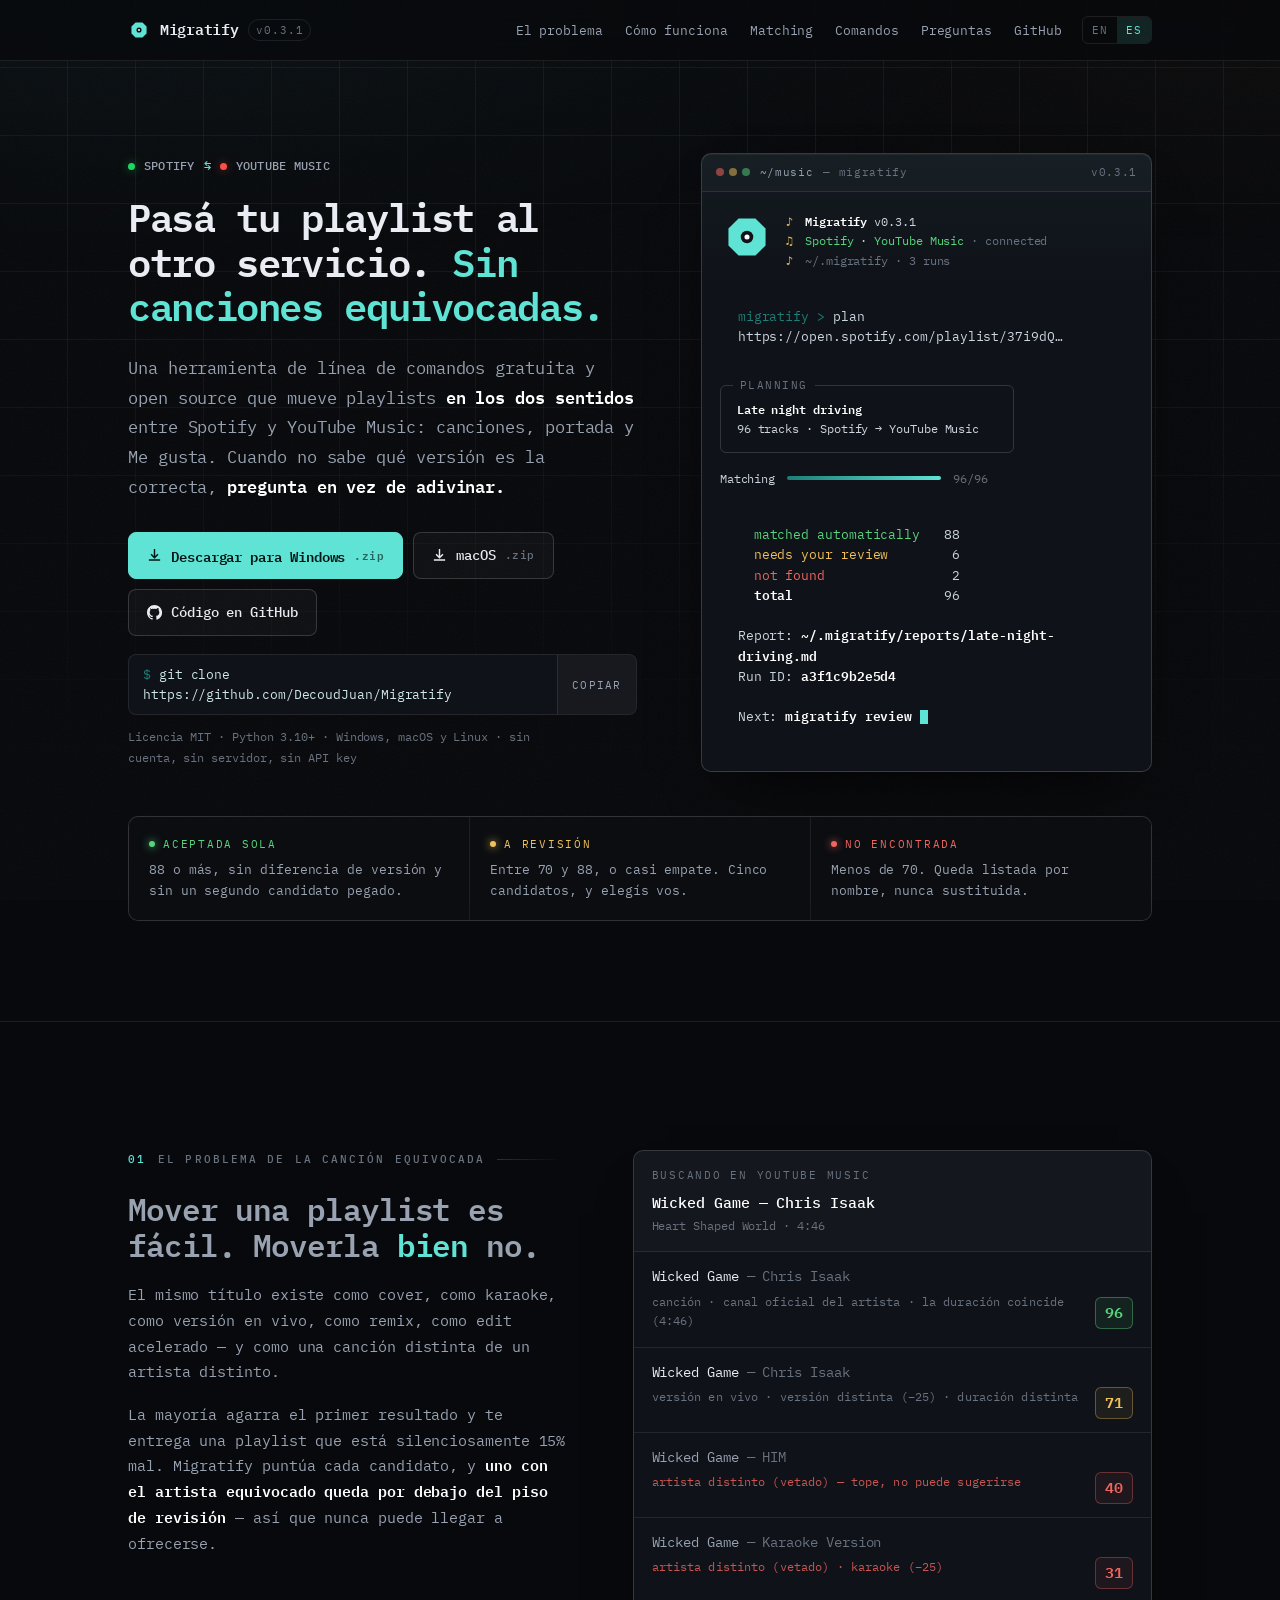
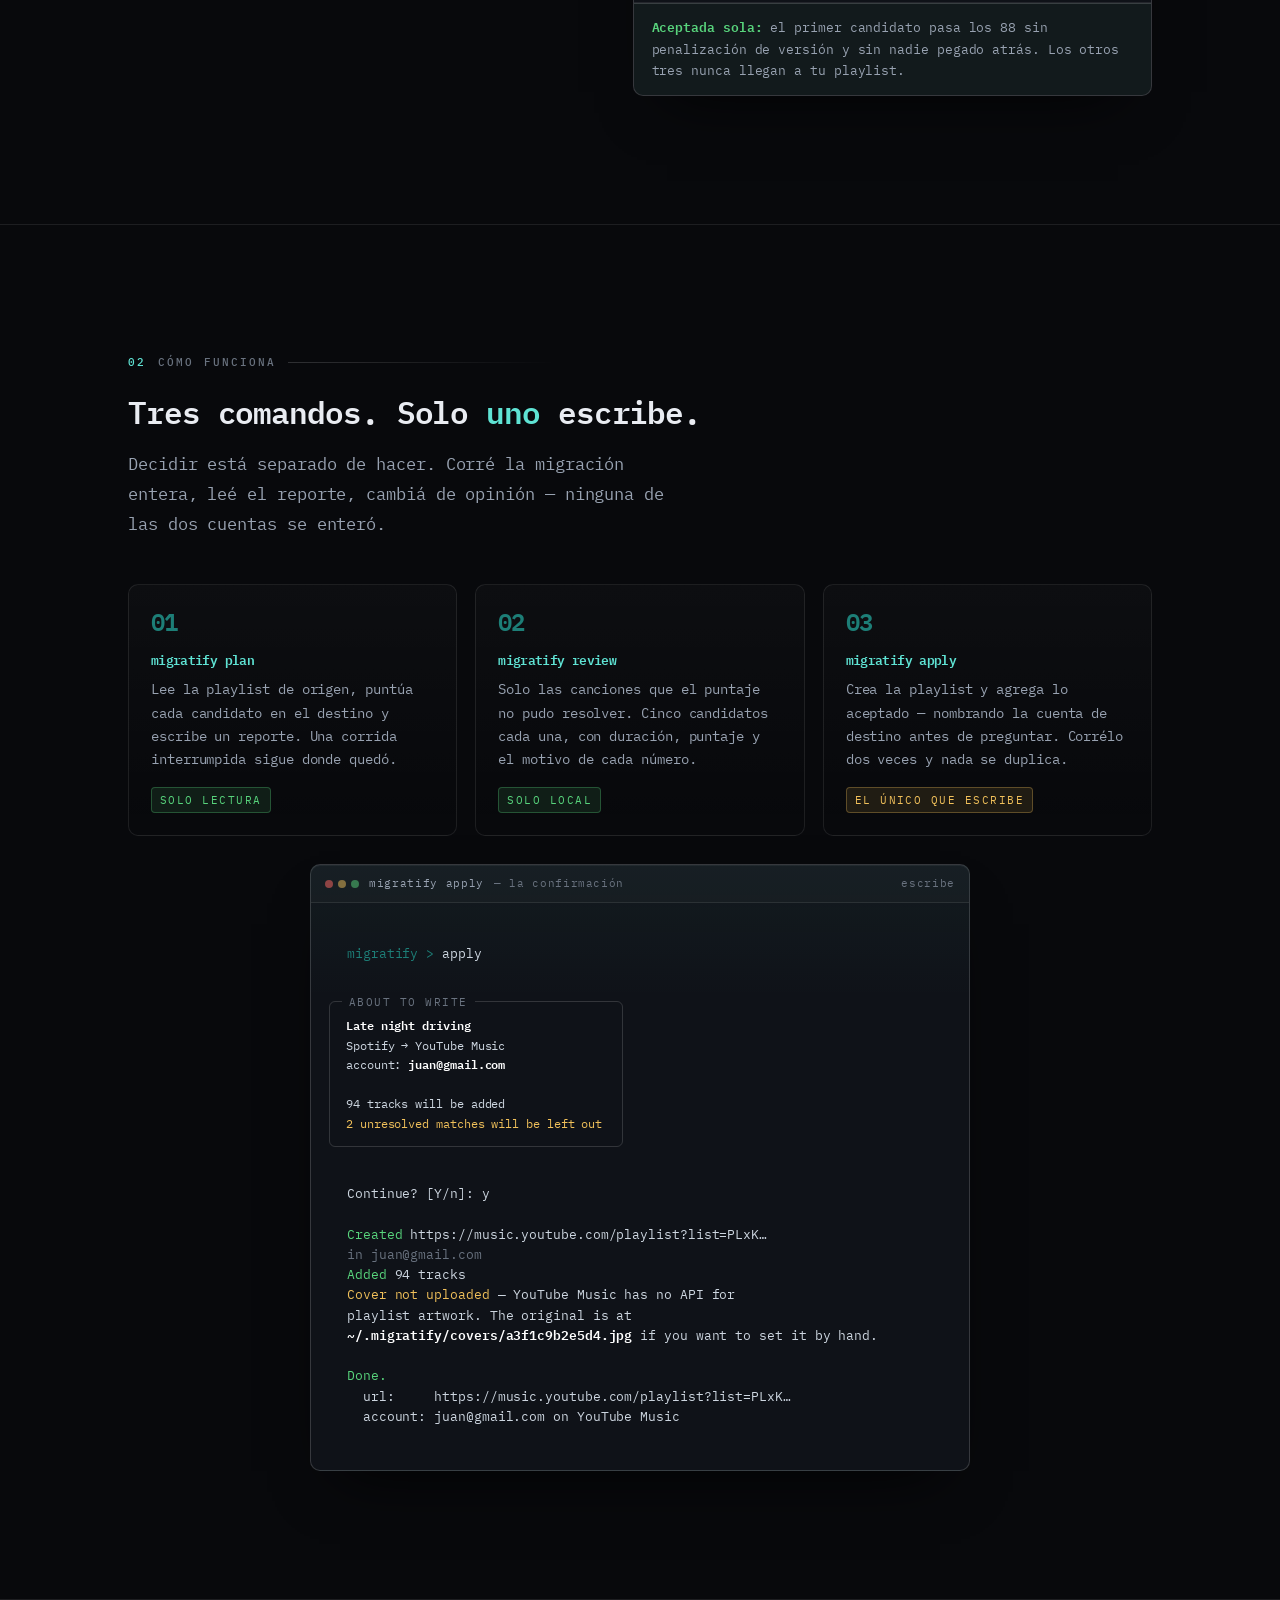
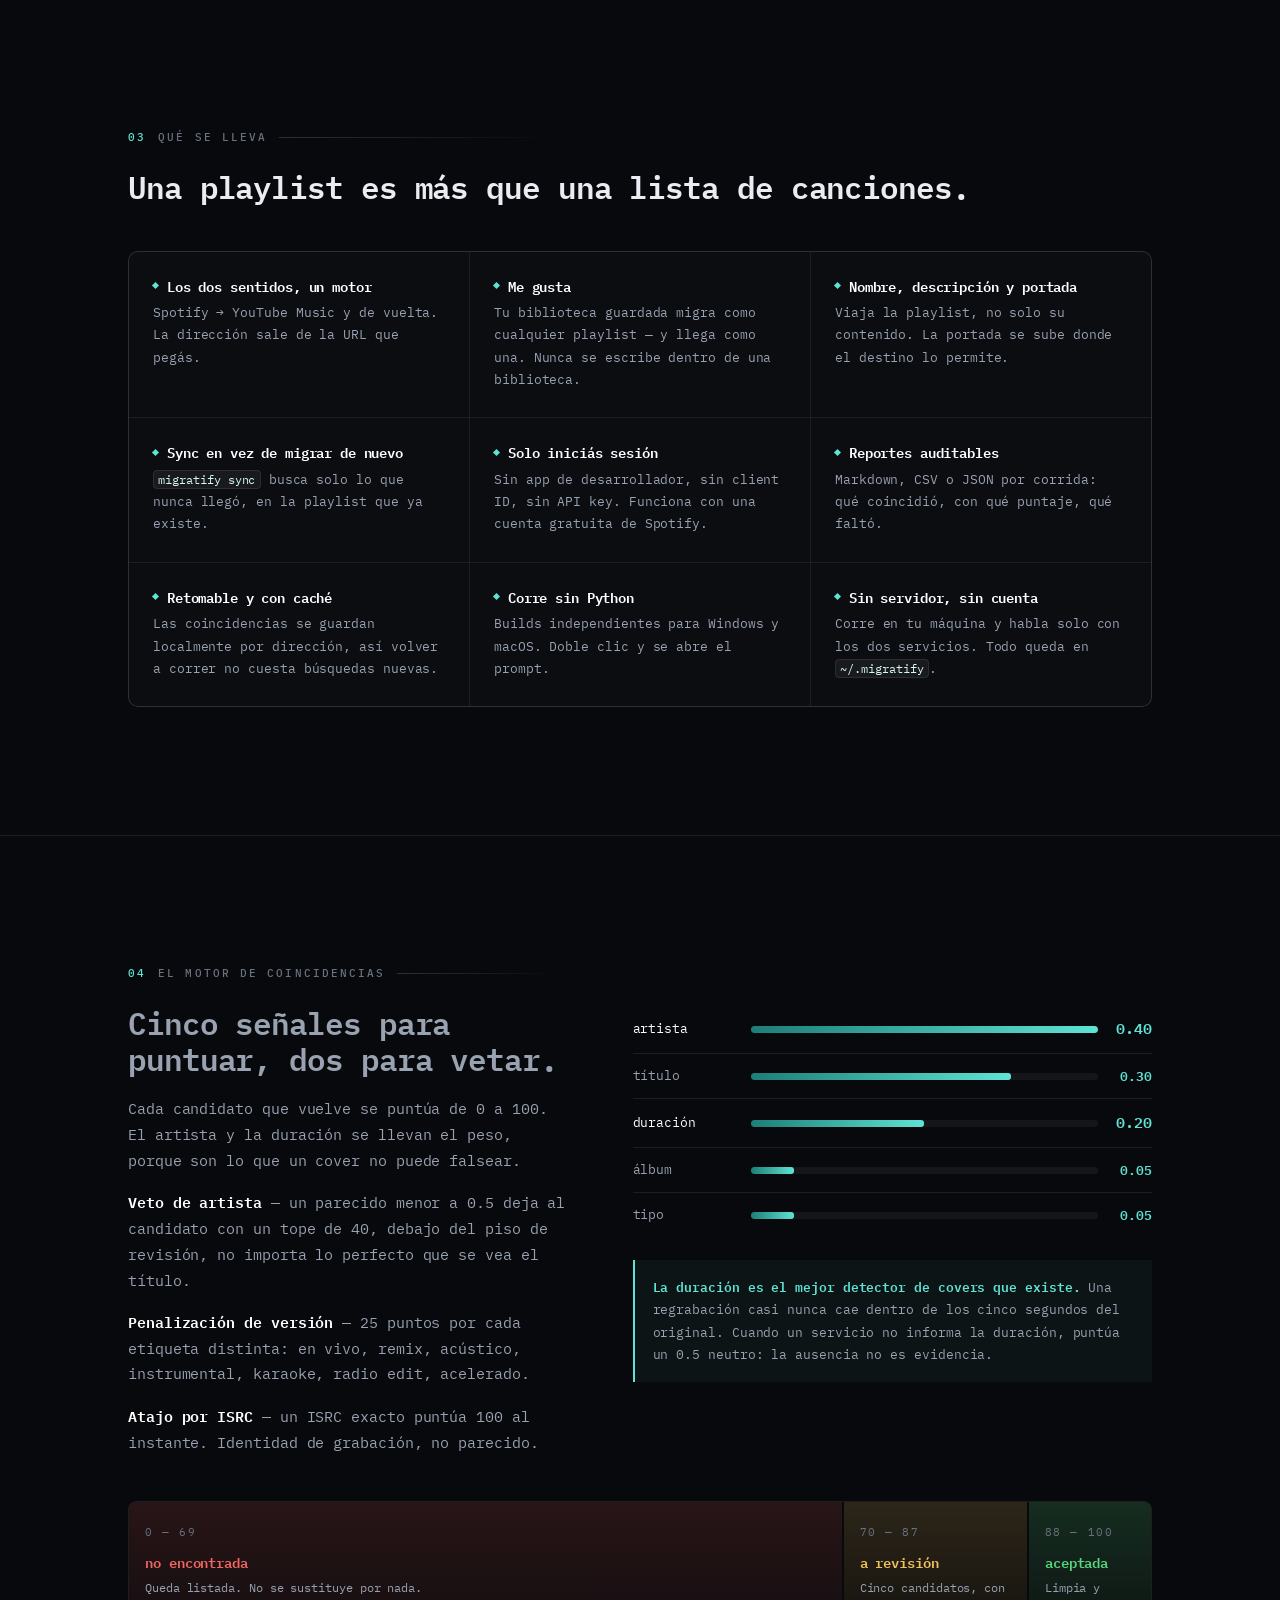
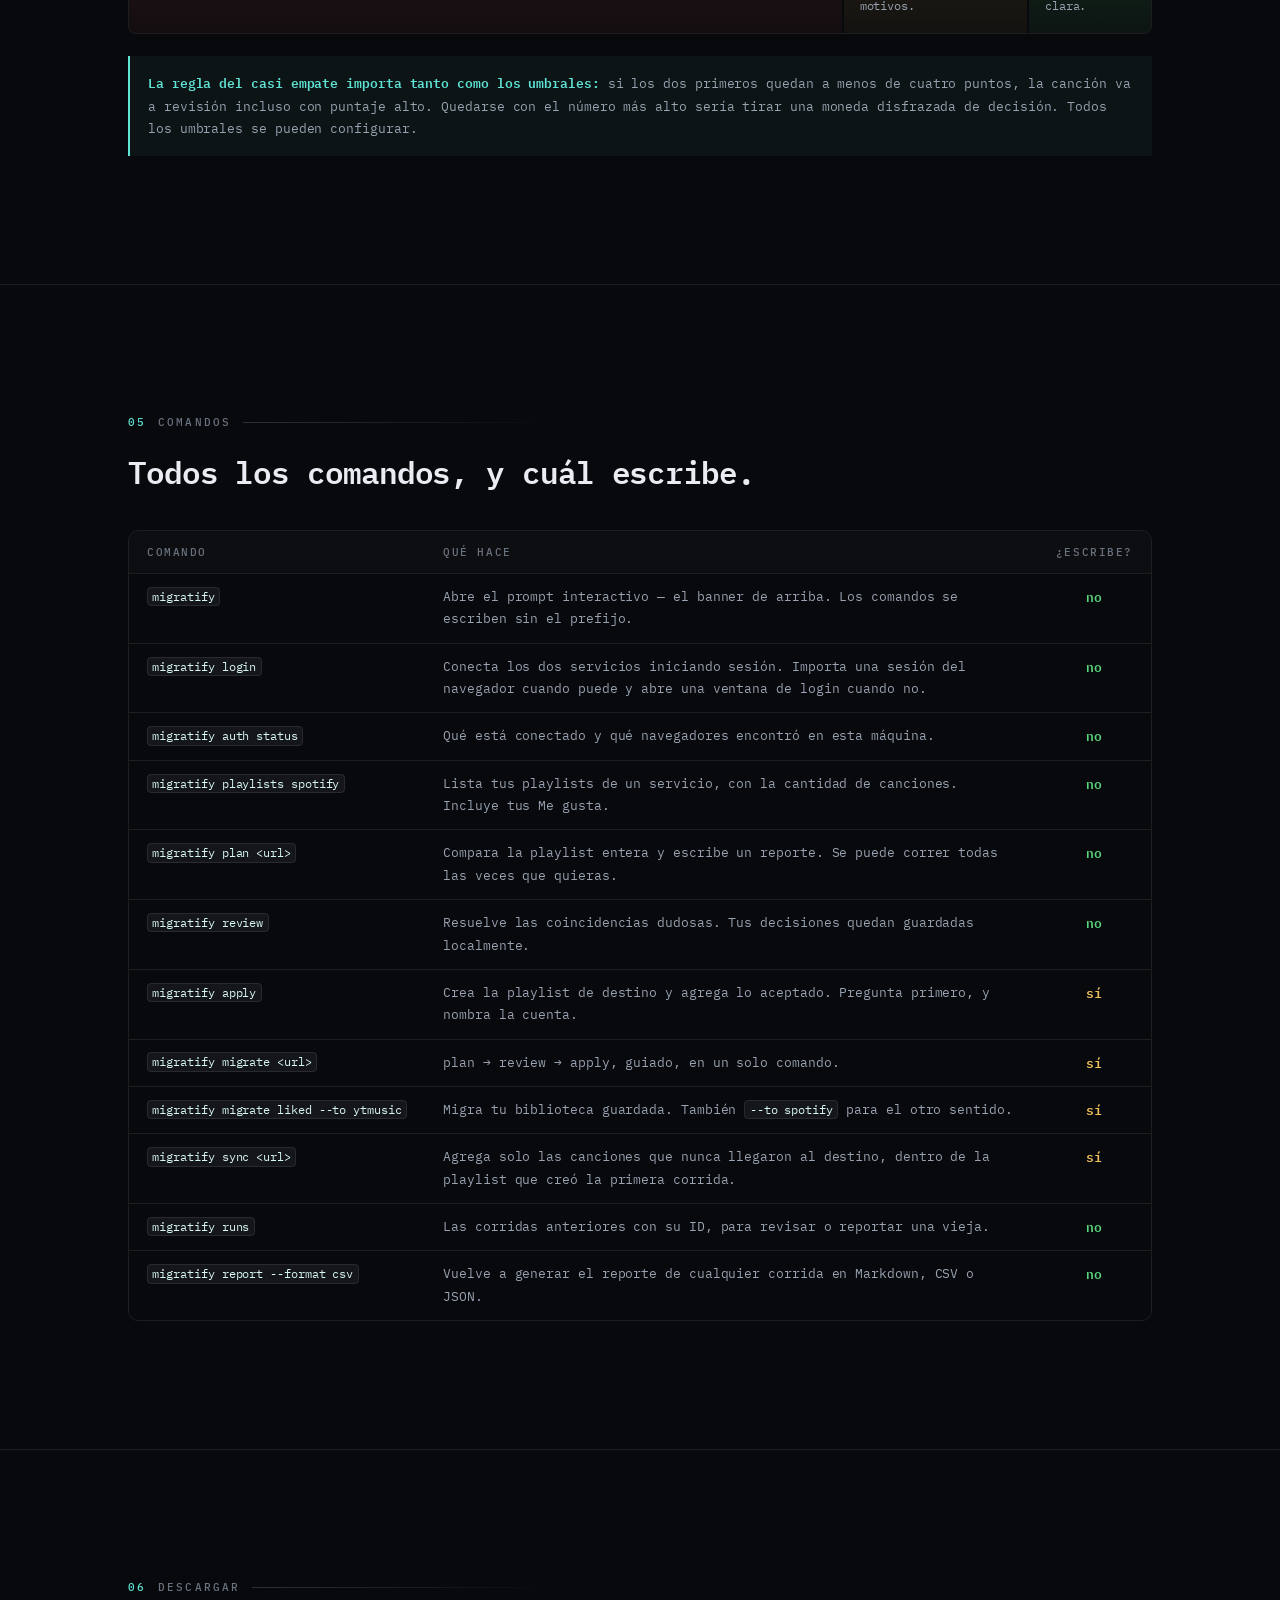
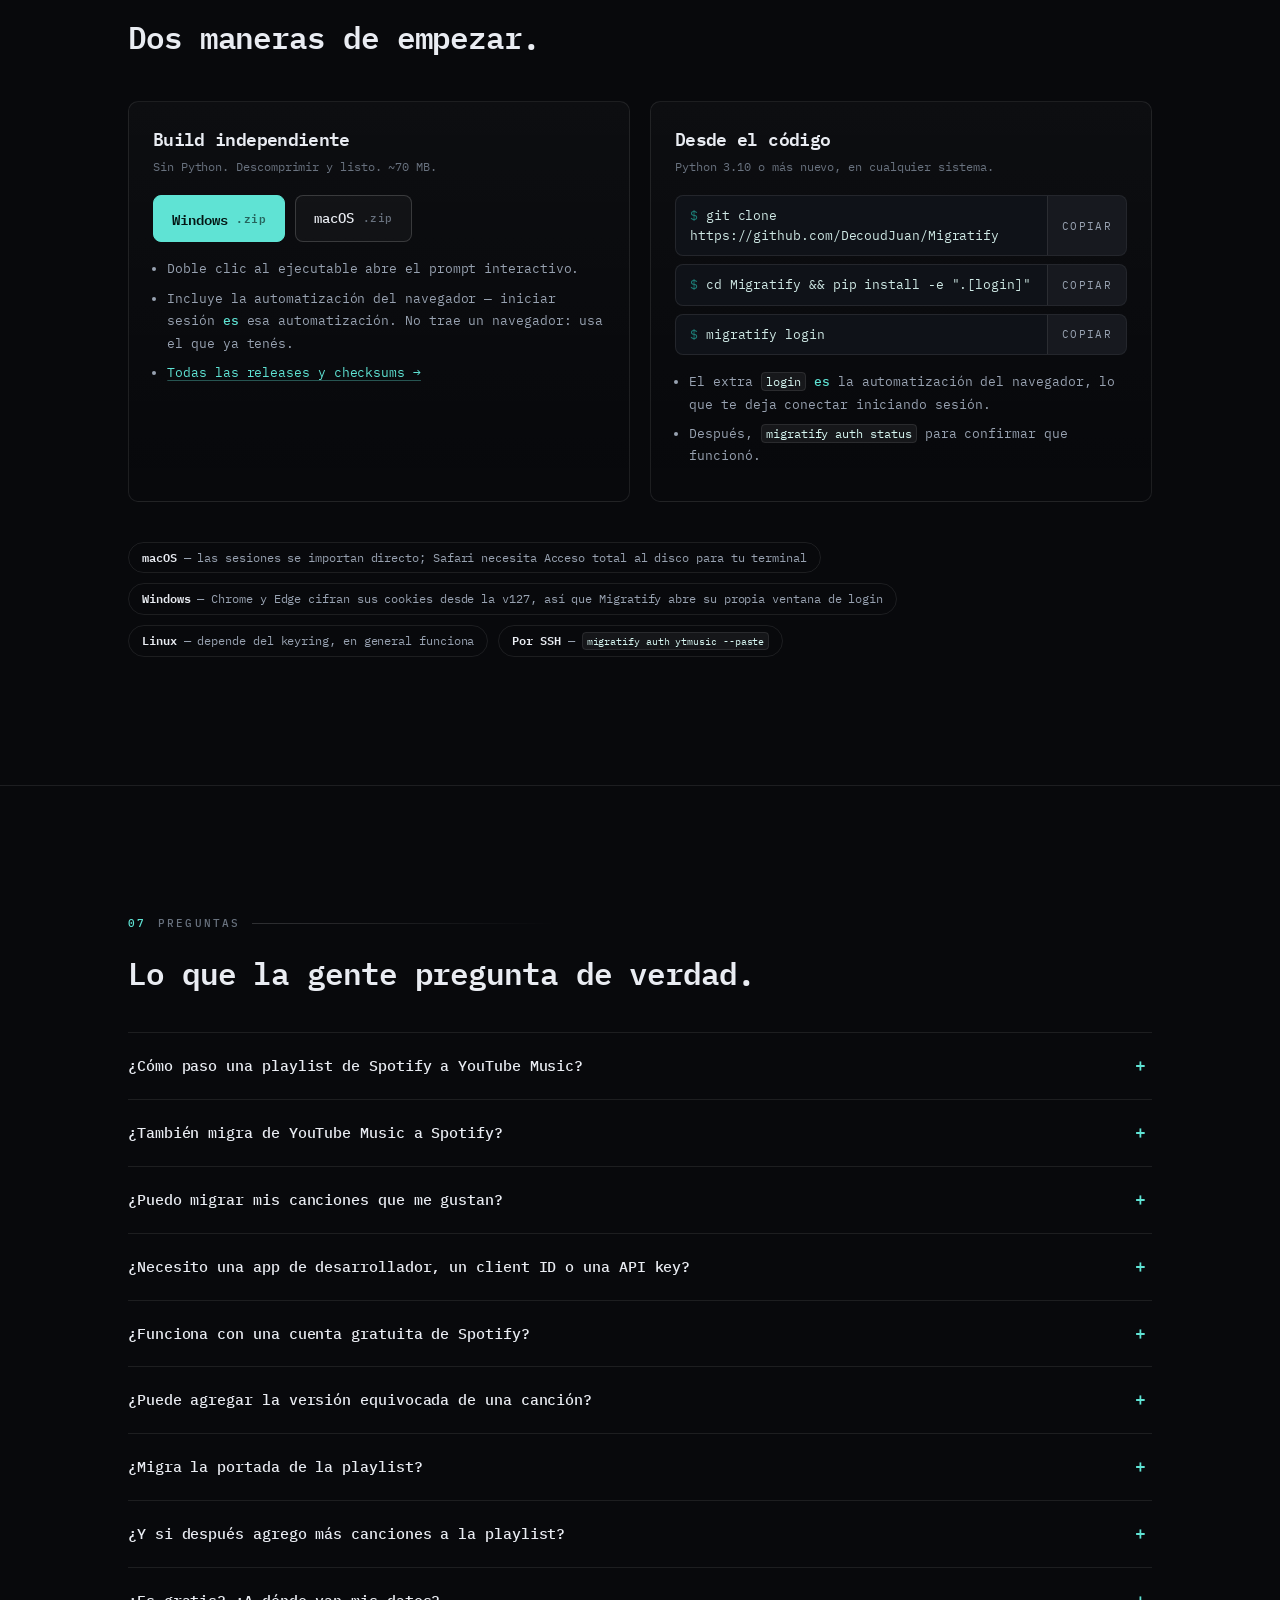
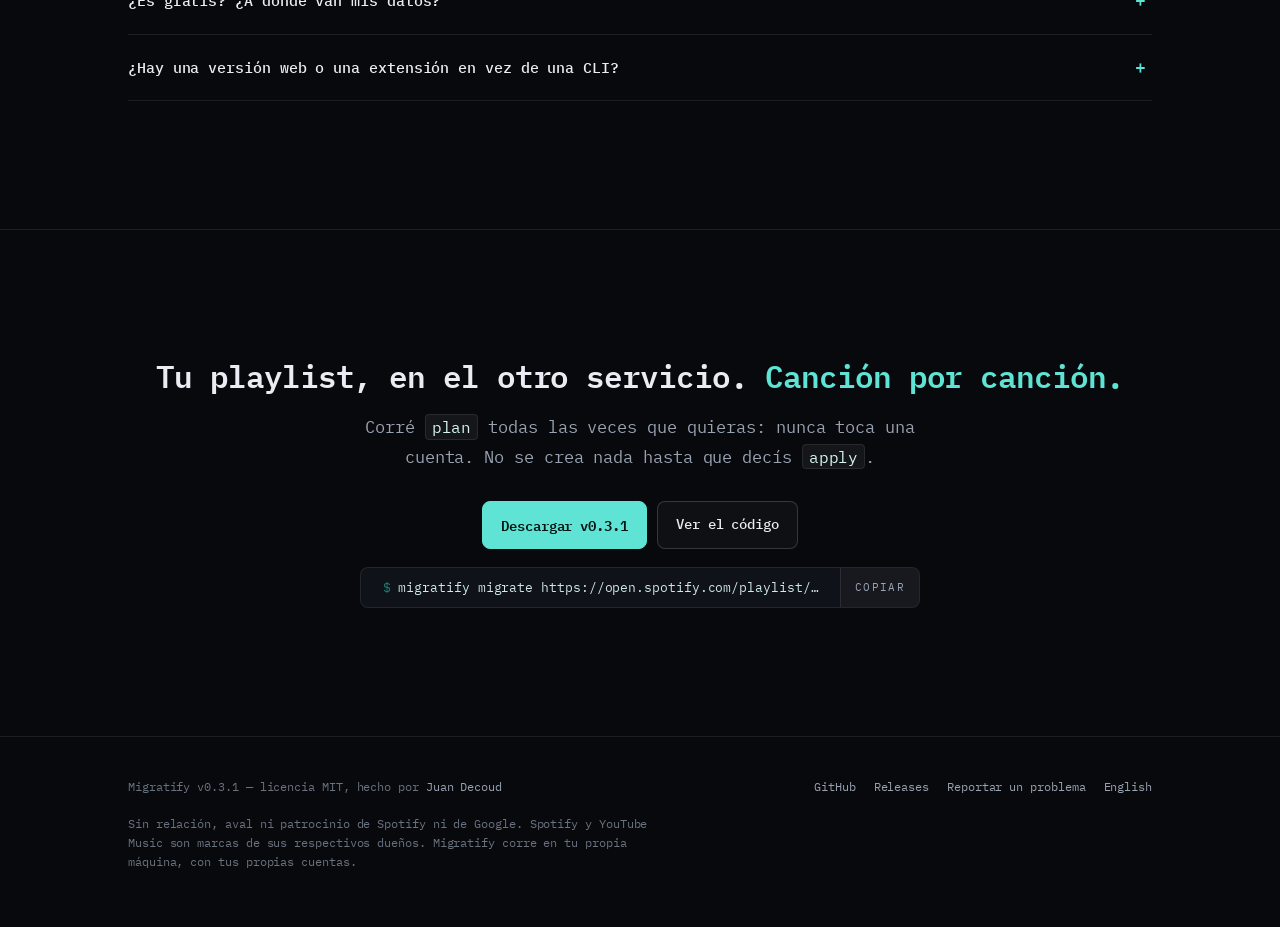
==== commit 2480ef50: "style(web): simplify the landing page A pass over the first version, from feedback. Four things, all" ====
--- a/web/es/index.html
+++ b/web/es/index.html
@@ -38,7 +38,7 @@
 
 <link rel="preconnect" href="https://fonts.googleapis.com">
 <link rel="preconnect" href="https://fonts.gstatic.com" crossorigin>
-<link rel="stylesheet" href="https://fonts.googleapis.com/css2?family=IBM+Plex+Mono:ital,wght@0,300;0,400;0,500;0,600;1,400&family=Instrument+Serif:ital@0;1&display=swap">
+<link rel="stylesheet" href="https://fonts.googleapis.com/css2?family=IBM+Plex+Mono:wght@300;400;500;600&display=swap">
 <link rel="stylesheet" href="../assets/style.css">
 
 <script type="application/ld+json">
@@ -209,11 +209,10 @@
         <h1 class="rise">Pasá tu playlist al otro servicio. <em>Sin canciones equivocadas.</em></h1>
 
         <p class="lede rise">
-          Migratify es una herramienta de línea de comandos gratuita y open source que migra
-          playlists <strong>en los dos sentidos</strong> entre Spotify y YouTube&nbsp;Music:
-          las canciones, el nombre, la descripción, la portada y tus Me gusta. Compara
-          artista, título y duración, y cuando no está segura,
-          <strong>te pregunta en vez de adivinar.</strong>
+          Una herramienta de línea de comandos gratuita y open source que mueve
+          playlists <strong>en los dos sentidos</strong> entre Spotify y
+          YouTube&nbsp;Music: canciones, portada y Me gusta. Cuando no sabe qué
+          versión es la correcta, <strong>pregunta en vez de adivinar.</strong>
         </p>
 
         <div class="cta rise">
@@ -284,15 +283,15 @@
       <ul class="outcomes">
         <li>
           <div class="k">aceptada sola</div>
-          <div class="v">88 puntos o más, sin diferencia de versión y sin un segundo candidato pegado. Es el único caso que no necesita nada de vos.</div>
+          <div class="v">88 o más, sin diferencia de versión y sin un segundo candidato pegado.</div>
         </li>
         <li>
           <div class="k">a revisión</div>
-          <div class="v">Entre 70 y 88, o los dos primeros candidatos a menos de cuatro puntos. Ves cinco opciones con duración y motivos, y elegís.</div>
+          <div class="v">Entre 70 y 88, o casi empate. Cinco candidatos, y elegís vos.</div>
         </li>
         <li>
           <div class="k">no encontrada</div>
-          <div class="v">Menos de 70. Queda listada con nombre y apellido en el reporte, nunca reemplazada por lo más parecido que apareció.</div>
+          <div class="v">Menos de 70. Queda listada por nombre, nunca sustituida.</div>
         </li>
       </ul>
     </div>
@@ -305,21 +304,15 @@
         <p class="label"><b>01</b> El problema de la canción equivocada</p>
         <h2>Mover una playlist es fácil. Moverla <em>bien</em> no.</h2>
         <p>
-          Todas las herramientas para migrar playlists chocan contra la misma pared: el
-          mismo título existe como cover, como karaoke, como versión en vivo, como remix,
-          como edit acelerado — y como una canción completamente distinta de un artista
-          completamente distinto.
+          El mismo título existe como cover, como karaoke, como versión en vivo, como
+          remix, como edit acelerado — y como una canción distinta de un artista
+          distinto.
         </p>
         <p>
-          La mayoría agarra el primer resultado de la búsqueda y te entrega una playlist que
-          está silenciosamente 15% mal. Te enterás meses después, cuando una canción que
-          amabas suena en una versión acústica grabada por otra persona.
-        </p>
-        <p>
-          Migratify puntúa cada candidato y se niega a desempatar lo que no puede desempatar.
-          <strong>Un candidato con el artista equivocado queda por debajo del piso de
-          revisión</strong>, así que no solo se rechaza: nunca puede llegar a ofrecerse como
-          sugerencia.
+          La mayoría agarra el primer resultado y te entrega una playlist que está
+          silenciosamente 15% mal. Migratify puntúa cada candidato, y
+          <strong>uno con el artista equivocado queda por debajo del piso de
+          revisión</strong> — así que nunca puede llegar a ofrecerse.
         </p>
       </div>
 
@@ -363,8 +356,8 @@
       <p class="label rv"><b>02</b> Cómo funciona</p>
       <h2 class="rv">Tres comandos. Solo <em>uno</em> escribe.</h2>
       <p class="lede rv" style="margin-top:20px">
-        Migratify separa decidir de hacer. Podés correr la migración entera, leer el reporte
-        completo, cambiar de opinión — y ninguna de las dos cuentas se enteró.
+        Decidir está separado de hacer. Corré la migración entera, leé el reporte,
+        cambiá de opinión — ninguna de las dos cuentas se enteró.
       </p>
 
       <div class="steps">
@@ -372,9 +365,8 @@
           <span class="n">01</span>
           <h3><code>migratify plan</code></h3>
           <p>
-            Lee la playlist de origen, busca cada canción en el destino, puntúa los
-            candidatos y escribe un reporte en Markdown, CSV o JSON. Guarda cada decisión a
-            medida que avanza, así una corrida interrumpida sigue donde quedó.
+            Lee la playlist de origen, puntúa cada candidato en el destino y escribe
+            un reporte. Una corrida interrumpida sigue donde quedó.
           </p>
           <span class="tag ro">solo lectura</span>
         </article>
@@ -383,9 +375,8 @@
           <span class="n">02</span>
           <h3><code>migratify review</code></h3>
           <p>
-            Te muestra únicamente las canciones que el puntaje no pudo resolver. Cinco
-            candidatos cada una, con duración, puntaje y el motivo de cada número. Elegís,
-            salteás o cortás: el progreso queda guardado igual.
+            Solo las canciones que el puntaje no pudo resolver. Cinco candidatos cada
+            una, con duración, puntaje y el motivo de cada número.
           </p>
           <span class="tag ro">solo local</span>
         </article>
@@ -394,9 +385,8 @@
           <span class="n">03</span>
           <h3><code>migratify apply</code></h3>
           <p>
-            Crea la playlist y agrega lo aceptado — y nombra la cuenta de destino antes de
-            preguntar, porque una playlist creada en la cuenta de Google equivocada es
-            invisible desde la correcta. Idempotente: corrélo dos veces y nada se duplica.
+            Crea la playlist y agrega lo aceptado — nombrando la cuenta de destino
+            antes de preguntar. Corrélo dos veces y nada se duplica.
           </p>
           <span class="tag rw">el único que escribe</span>
         </article>
@@ -444,35 +434,39 @@
       <div class="feats">
         <article class="feat rv">
           <h3>Los dos sentidos, un motor</h3>
-          <p>Spotify → YouTube Music y YouTube Music → Spotify. La dirección sale de la URL que pegás, y el matcher no sabe para qué lado está corriendo.</p>
-        </article>
-        <article class="feat rv">
-          <h3>Me gusta y biblioteca guardada</h3>
-          <p>Tu biblioteca guardada migra como cualquier otra playlist, en cualquier dirección — y llega como una playlist normal del otro lado. Nunca escribe dentro de tu biblioteca.</p>
+          <p>Spotify → YouTube Music y de vuelta. La dirección sale de la URL que pegás.</p>
+        </article>
+        <article class="feat rv">
+          <h3>Me gusta</h3>
+          <p>Tu biblioteca guardada migra como cualquier playlist — y llega como una. Nunca se escribe dentro de una biblioteca.</p>
         </article>
         <article class="feat rv">
           <h3>Nombre, descripción y portada</h3>
-          <p>Viaja la playlist, no solo su contenido. La portada se sube donde el destino lo permite; donde no, te deja la imagen original en el disco.</p>
+          <p>Viaja la playlist, no solo su contenido. La portada se sube donde el destino lo permite.</p>
         </article>
         <article class="feat rv">
           <h3>Sync en vez de migrar de nuevo</h3>
-          <p>¿Agregaste canciones desde la última vez? <code>migratify sync</code> busca solo lo que nunca llegó y lo agrega a la misma playlist, sin crear una segunda.</p>
+          <p><code>migratify sync</code> busca solo lo que nunca llegó, en la playlist que ya existe.</p>
         </article>
         <article class="feat rv">
           <h3>Solo iniciás sesión</h3>
-          <p>Sin app de desarrollador, sin client ID, sin API key, sin nada que pegar. Funciona con una cuenta gratuita de Spotify, que es justo lo que el flujo oficial ya no permite.</p>
+          <p>Sin app de desarrollador, sin client ID, sin API key. Funciona con una cuenta gratuita de Spotify.</p>
         </article>
         <article class="feat rv">
           <h3>Reportes auditables</h3>
-          <p>Cada corrida escribe Markdown, CSV o JSON: qué coincidió, con qué puntaje, qué revisaste, qué faltó. Podés verificar el trabajo en vez de confiar.</p>
+          <p>Markdown, CSV o JSON por corrida: qué coincidió, con qué puntaje, qué faltó.</p>
         </article>
         <article class="feat rv">
           <h3>Retomable y con caché</h3>
-          <p>Las coincidencias se guardan en una base SQLite local por dirección, así volver a correr no cuesta búsquedas nuevas. Las faltantes nunca se cachean: los catálogos cambian.</p>
+          <p>Las coincidencias se guardan localmente por dirección, así volver a correr no cuesta búsquedas nuevas.</p>
         </article>
         <article class="feat rv">
           <h3>Corre sin Python</h3>
-          <p>Cada release publica un build independiente para Windows y macOS. Doble clic y se abre el prompt interactivo, sin instalar nada.</p>
+          <p>Builds independientes para Windows y macOS. Doble clic y se abre el prompt.</p>
+        </article>
+        <article class="feat rv">
+          <h3>Sin servidor, sin cuenta</h3>
+          <p>Corre en tu máquina y habla solo con los dos servicios. Todo queda en <code>~/.migratify</code>.</p>
         </article>
       </div>
     </div>
@@ -486,23 +480,22 @@
         <div class="body rv">
           <h2>Cinco señales para puntuar, dos para vetar.</h2>
           <p>
-            Cada canción de origen genera varias búsquedas en el destino, y cada candidato
-            que vuelve se puntúa de 0 a 100. El artista y la duración se llevan el peso,
-            porque son las dos cosas que un cover o un karaoke no pueden falsear.
+            Cada candidato que vuelve se puntúa de 0 a 100. El artista y la duración
+            se llevan el peso, porque son lo que un cover no puede falsear.
           </p>
           <p>
-            <strong>Veto de artista</strong> — si el parecido de artista baja de 0.5, el
-            candidato queda con un tope de 40, debajo del piso de revisión, no importa lo
+            <strong>Veto de artista</strong> — un parecido menor a 0.5 deja al
+            candidato con un tope de 40, debajo del piso de revisión, no importa lo
             perfecto que se vea el título.
           </p>
           <p>
-            <strong>Penalización de versión</strong> — 25 puntos por cada etiqueta de versión
-            distinta: en vivo, remix, acústico, instrumental, karaoke, radio edit, acelerado.
-            Una grabación de estudio no va a coincidir con una toma en vivo.
+            <strong>Penalización de versión</strong> — 25 puntos por cada etiqueta
+            distinta: en vivo, remix, acústico, instrumental, karaoke, radio edit,
+            acelerado.
           </p>
           <p>
-            <strong>Atajo por ISRC</strong> — cuando el destino lo expone, un ISRC exacto
-            puntúa 100 al instante. Eso es identidad de grabación, no parecido.
+            <strong>Atajo por ISRC</strong> — un ISRC exacto puntúa 100 al instante.
+            Identidad de grabación, no parecido.
           </p>
         </div>
 
@@ -544,12 +537,10 @@
         </div>
         <div class="note">
           <p>
-            <b>Y una regla que importa tanto como los umbrales:</b> si los dos primeros
-            candidatos quedan a menos de cuatro puntos, la canción va a revisión incluso con
-            puntaje alto. Dos candidatos indistinguibles significan que el puntaje no puede
-            diferenciarlos — y quedarse con el número más alto sería tirar una moneda
-            disfrazada de decisión. Todos los umbrales se pueden configurar, si tu biblioteca
-            opina distinto.
+            <b>La regla del casi empate importa tanto como los umbrales:</b> si los dos
+            primeros quedan a menos de cuatro puntos, la canción va a revisión incluso
+            con puntaje alto. Quedarse con el número más alto sería tirar una moneda
+            disfrazada de decisión. Todos los umbrales se pueden configurar.
           </p>
         </div>
       </div>
@@ -652,8 +643,7 @@
             <a class="btn" href="https://github.com/DecoudJuan/Migratify/releases/latest/download/migratify-macos.zip">macOS <small>.zip</small></a>
           </div>
           <ul>
-            <li>Doble clic al ejecutable abre el prompt interactivo, en vez de una ventana que aparece y se cierra.</li>
-            <li>Es una carpeta y no un único archivo, porque un bundle de un solo archivo se descomprime en cada ejecución.</li>
+            <li>Doble clic al ejecutable abre el prompt interactivo.</li>
             <li>Incluye la automatización del navegador — iniciar sesión <em>es</em> esa automatización. No trae un navegador: usa el que ya tenés.</li>
             <li><a href="https://github.com/DecoudJuan/Migratify/releases/latest">Todas las releases y checksums →</a></li>
           </ul>
@@ -675,8 +665,8 @@
             <button class="copy-btn" type="button" data-copied="copiado">copiar</button>
           </div>
           <ul>
-            <li>El extra <code>login</code> trae la automatización del navegador, que es lo que permite conectar una cuenta simplemente iniciando sesión.</li>
-            <li>Después, <code>migratify auth status</code> para confirmar y <code>migratify playlists spotify</code> para ver qué tenés.</li>
+            <li>El extra <code>login</code> <em>es</em> la automatización del navegador, lo que te deja conectar iniciando sesión.</li>
+            <li>Después, <code>migratify auth status</code> para confirmar que funcionó.</li>
           </ul>
         </div>
       </div>
@@ -768,7 +758,7 @@
     <nav aria-label="Pie de página">
       <a href="https://github.com/DecoudJuan/Migratify">GitHub</a>
       <a href="https://github.com/DecoudJuan/Migratify/releases/latest">Releases</a>
-      <a href="https://github.com/DecoudJuan/Migratify/issues">Reportar una coincidencia mala</a>
+      <a href="https://github.com/DecoudJuan/Migratify/issues/new">Reportar un problema</a>
       <a href="../" lang="en" hreflang="en">English</a>
     </nav>
     <p class="disclaimer">
--- a/web/assets/style.css
+++ b/web/assets/style.css
@@ -1,9 +1,10 @@
 /* ==========================================================================
    Migratify - landing page
-   Aesthetic: phosphor terminal meets field manual. Editorial serif headlines
-   over a monospaced body, on near-black. The three match outcomes
-   (accepted / review / not found) are the whole colour system, because they
-   are the whole product.
+   Aesthetic: one typeface, the tool's own. Everything is set in IBM Plex
+   Mono on near-black -- headlines included -- because a CLI has no business
+   introducing a second voice. The three match outcomes (accepted / review /
+   not found) are the whole colour system, because they are the whole
+   product.
    ========================================================================== */
 
 :root {
@@ -34,7 +35,6 @@
 
   --mono: "IBM Plex Mono", ui-monospace, "Cascadia Mono", Consolas,
           "DejaVu Sans Mono", monospace;
-  --serif: "Instrument Serif", "Iowan Old Style", Georgia, "Times New Roman", serif;
 }
 
 *, *::before, *::after { box-sizing: border-box; }
@@ -118,22 +118,26 @@
 /* --- type ---------------------------------------------------------------- */
 
 h1, h2, h3 {
-  font-family: var(--serif);
-  font-weight: 400;
-  letter-spacing: -0.015em;
-  line-height: 1.04;
+  font-family: var(--mono);
+  font-weight: 600;
+  letter-spacing: -0.035em;
+  line-height: 1.14;
   margin: 0;
   text-wrap: balance;
 }
 
-h1 { font-size: clamp(2.5rem, 6.2vw, 4.8rem); }
-h2 { font-size: clamp(2rem, 4.4vw, 3.1rem); }
-h3 { font-size: clamp(1.2rem, 2vw, 1.45rem); line-height: 1.2; }
-
-h1 em, h2 em {
-  font-style: italic;
-  color: var(--cyan);
-}
+/* monospaced headlines are wide, so they run smaller and tighter than a
+   proportional face would */
+h1 { font-size: clamp(1.8rem, 3.2vw, 2.45rem); }
+h2 { font-size: clamp(1.45rem, 2.6vw, 1.95rem); }
+h3 { font-size: clamp(1rem, 1.5vw, 1.15rem); }
+
+/* No italics anywhere. IBM Plex Mono has no true italic here, and a slanted
+   monospace reads as a rendering fault rather than emphasis -- so emphasis is
+   colour. <i> is only ever a decorative block in this page. */
+em, i { font-style: normal; }
+em { color: var(--cyan); font-weight: 500; }
+h1 em, h2 em { color: var(--cyan); font-weight: inherit; }
 
 p { margin: 0 0 1.1em; max-width: var(--measure); }
 p:last-child { margin-bottom: 0; }
@@ -660,8 +664,9 @@
   padding: 24px 22px 22px;
 }
 .step .n {
-  font-family: var(--serif);
-  font-size: 2.4rem;
+  font-size: 1.5rem;
+  font-weight: 600;
+  letter-spacing: -0.04em;
   line-height: 1;
   color: var(--cyan-deep);
   display: block;
@@ -691,7 +696,7 @@
 
 .feats {
   display: grid;
-  grid-template-columns: repeat(auto-fit, minmax(268px, 1fr));
+  grid-template-columns: repeat(3, minmax(0, 1fr));
   gap: 1px;
   margin-top: 46px;
   border: 1px solid var(--line);
@@ -724,6 +729,9 @@
   flex: none;
 }
 .feat p { font-size: 13px; color: var(--dim); margin: 0; max-width: none; }
+
+@media (max-width: 900px) { .feats { grid-template-columns: repeat(2, minmax(0, 1fr)); } }
+@media (max-width: 620px) { .feats { grid-template-columns: minmax(0, 1fr); } }
 
 /* --- weights ------------------------------------------------------------- */
 
